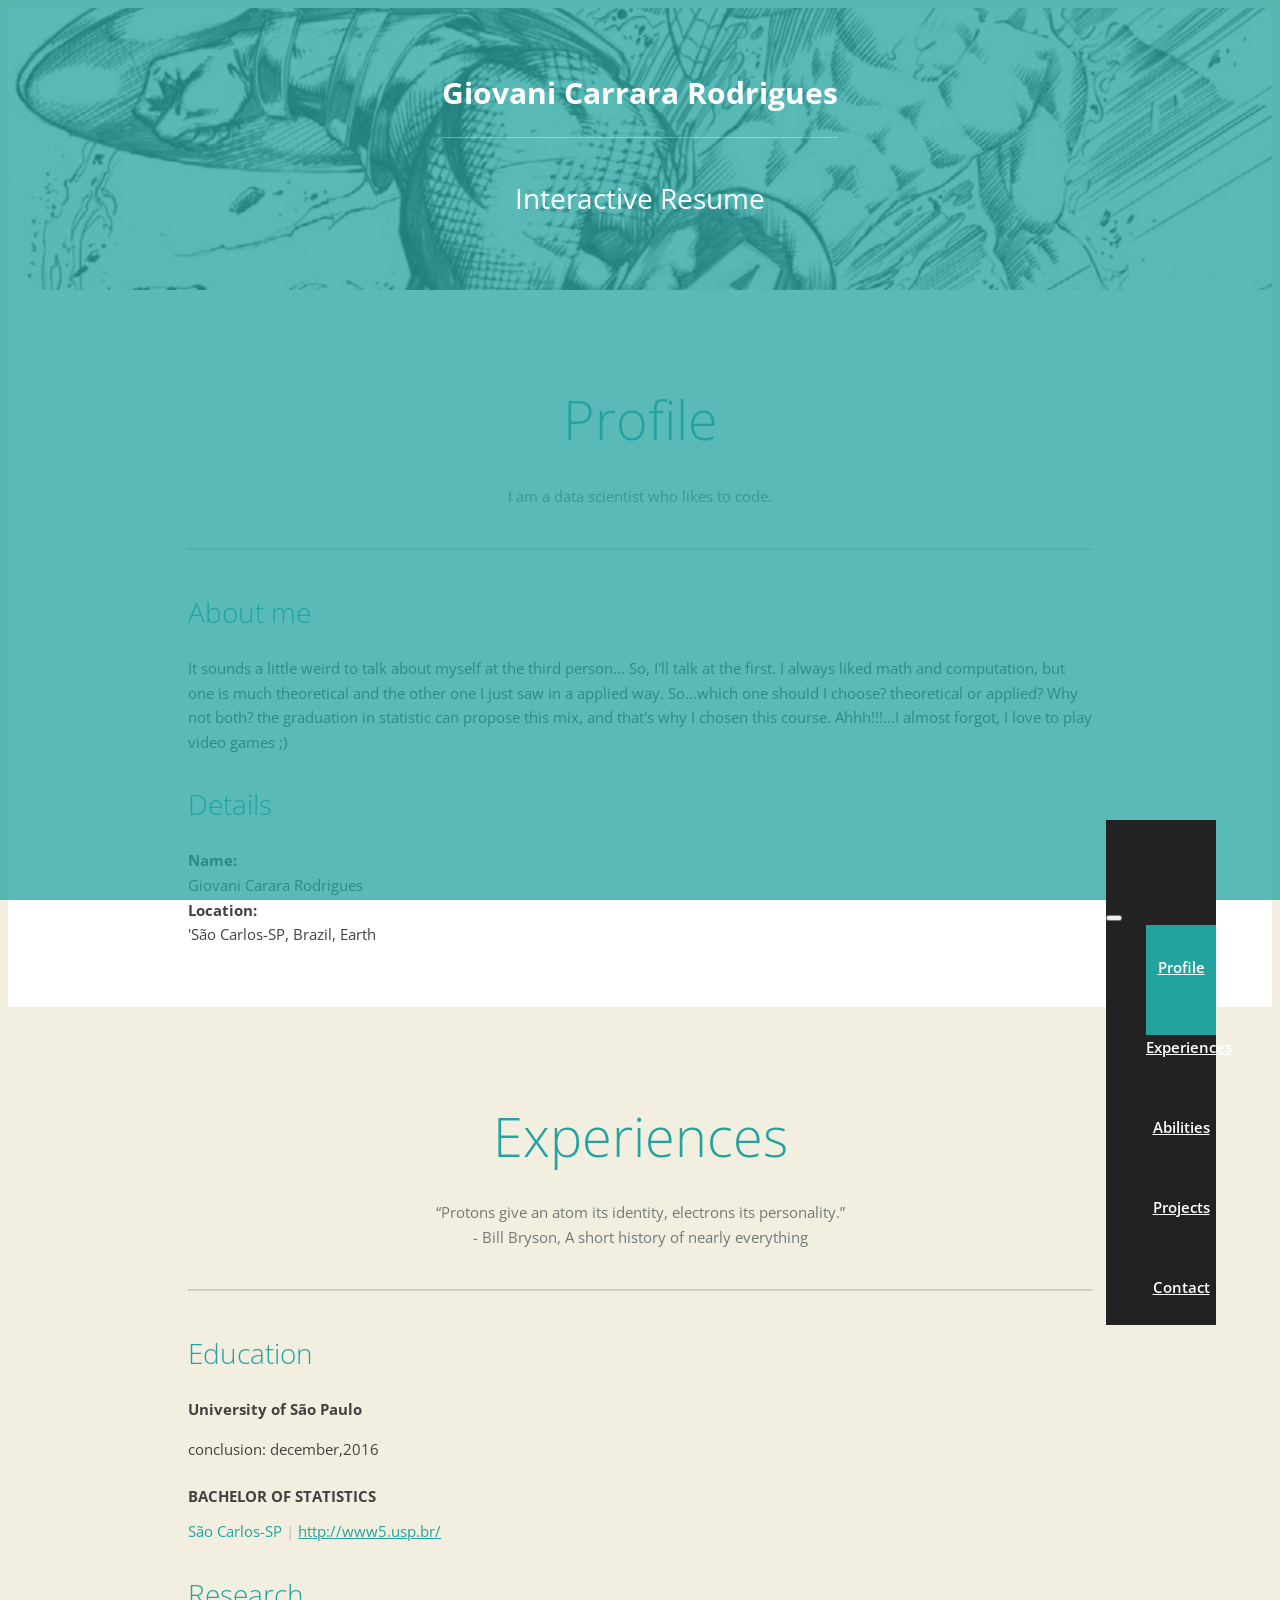
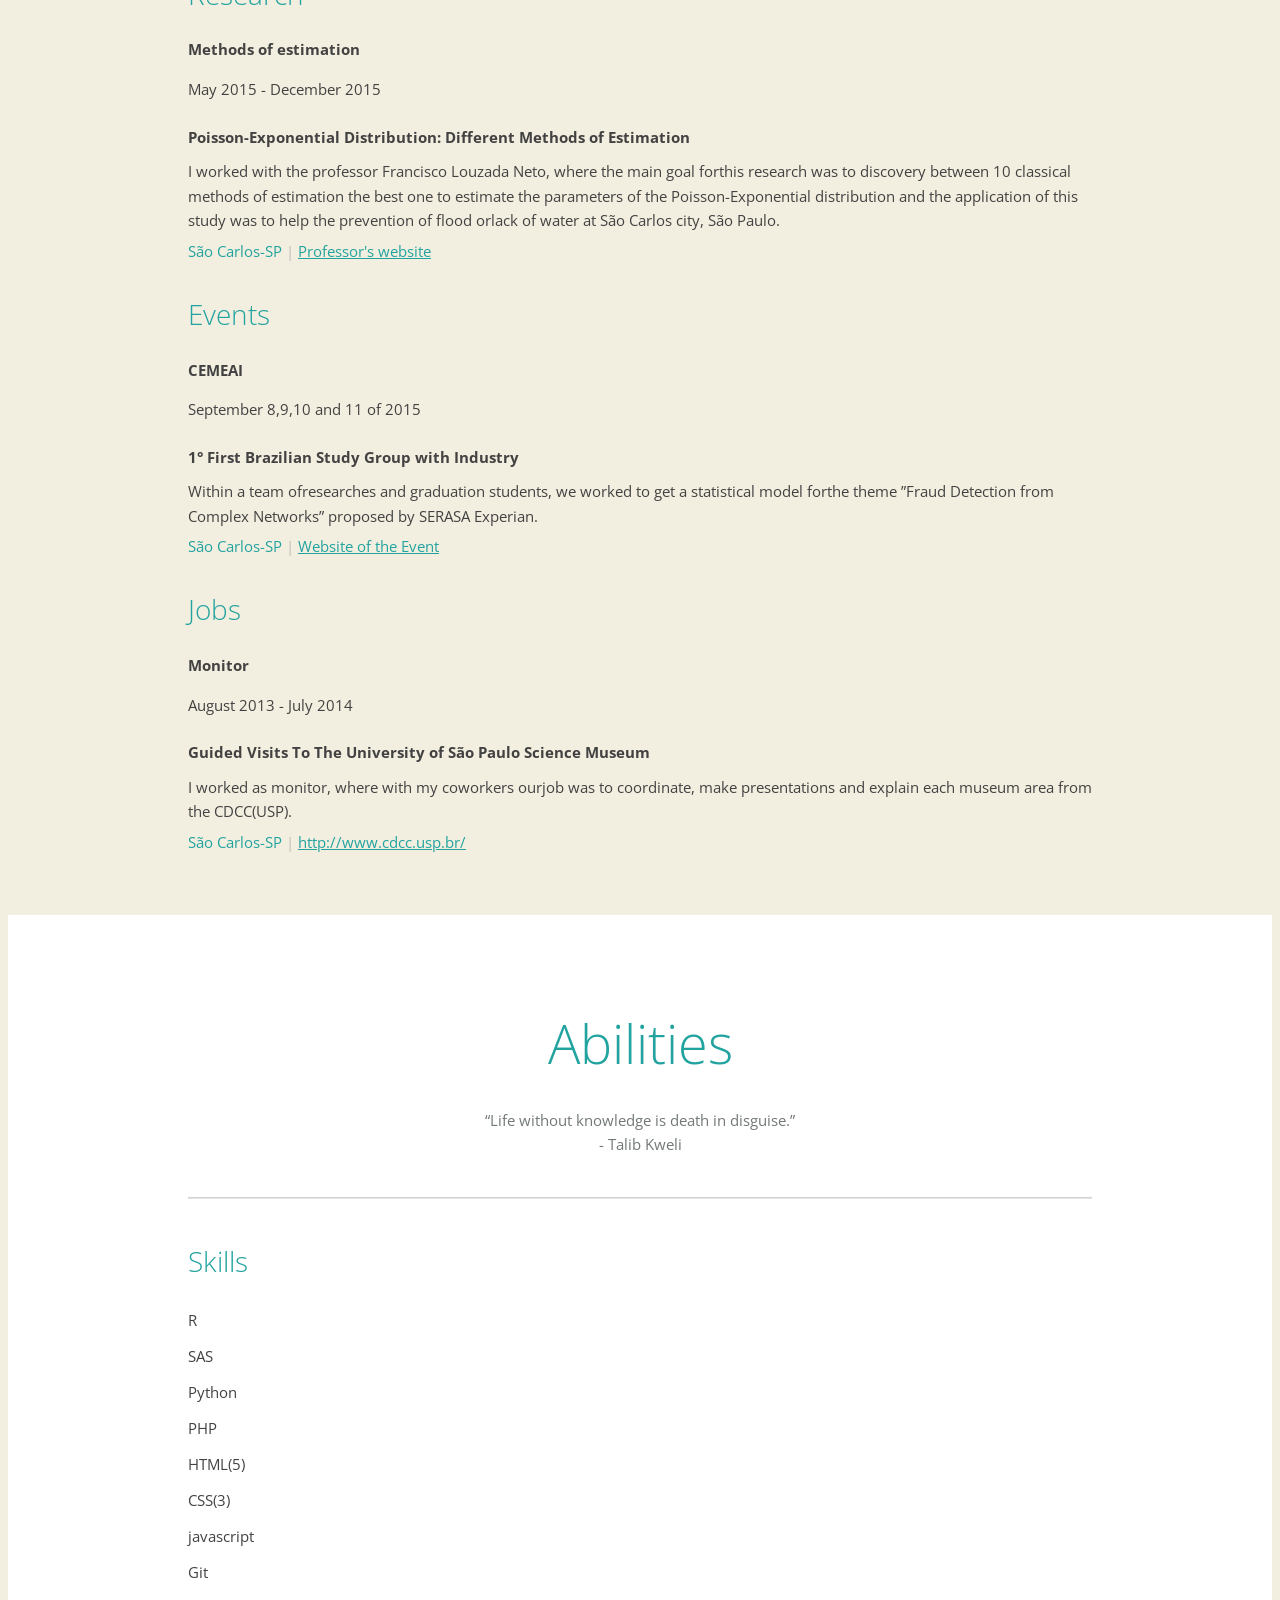
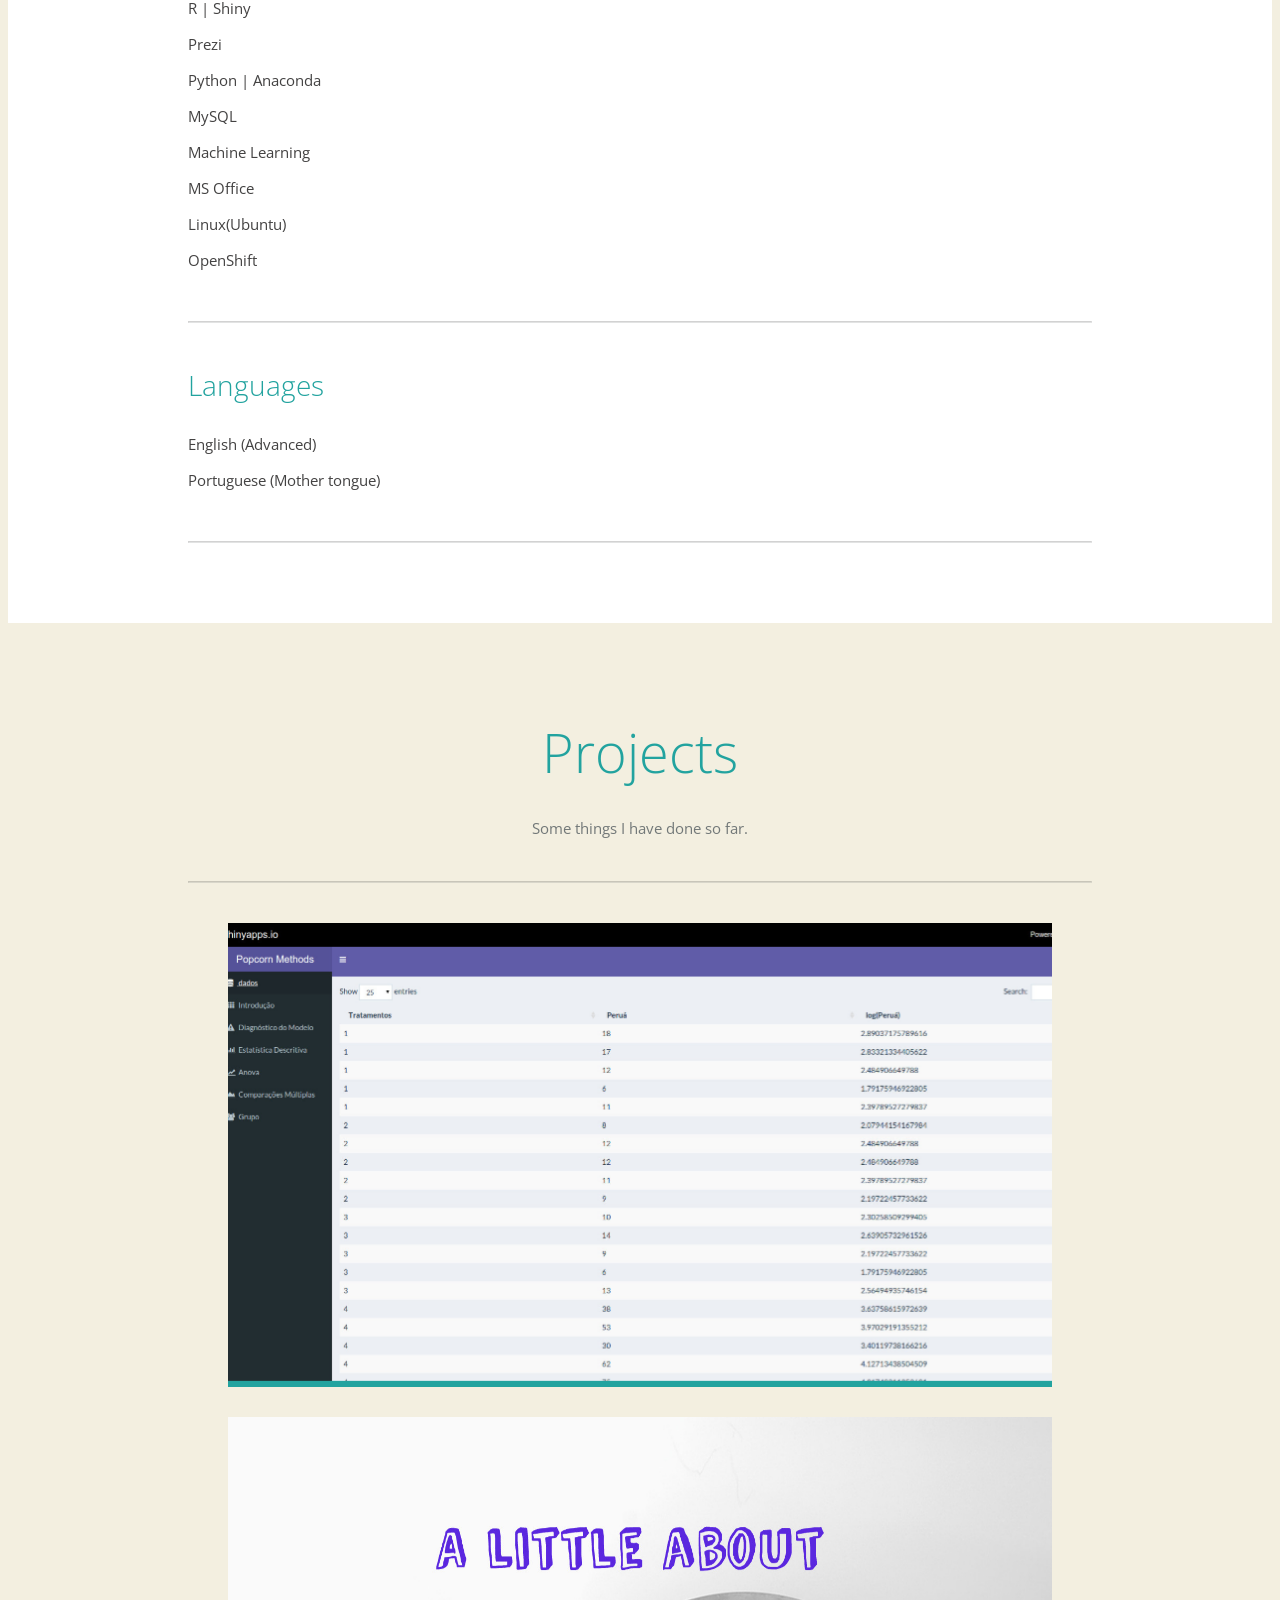
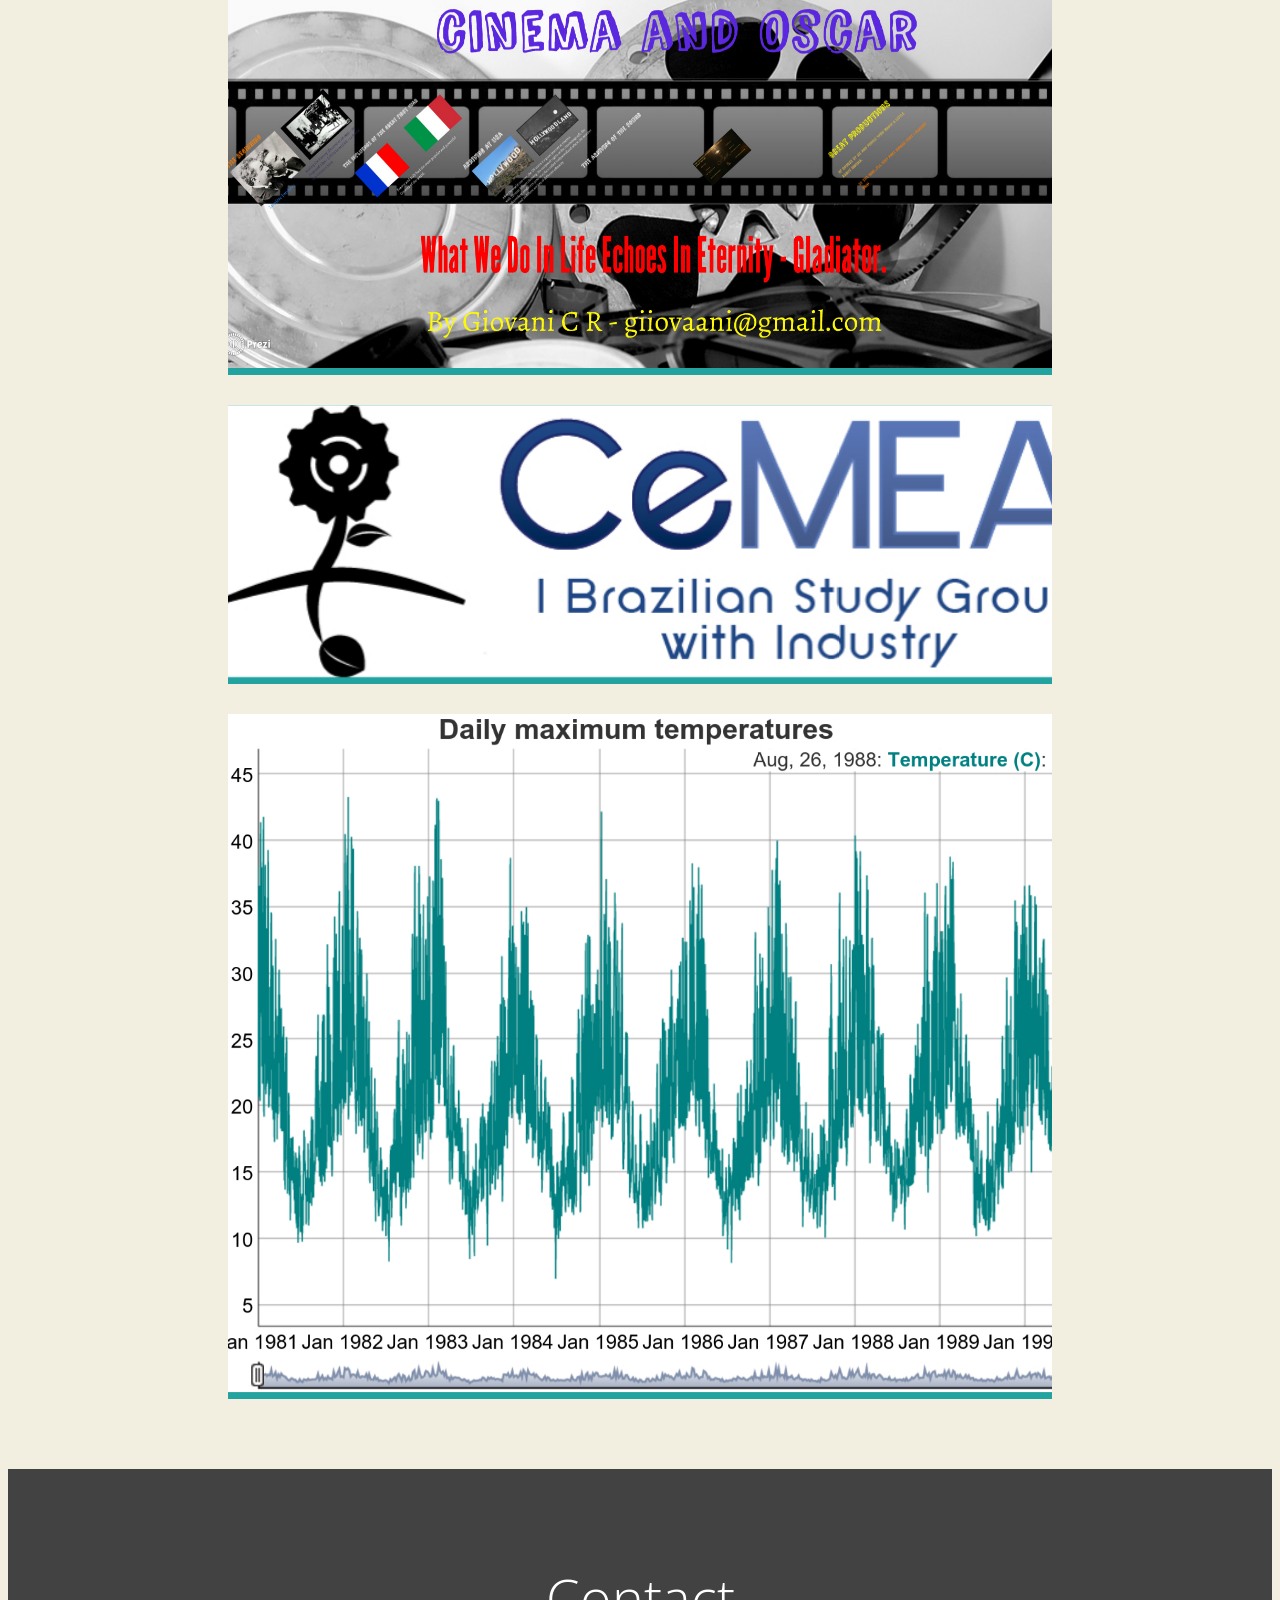
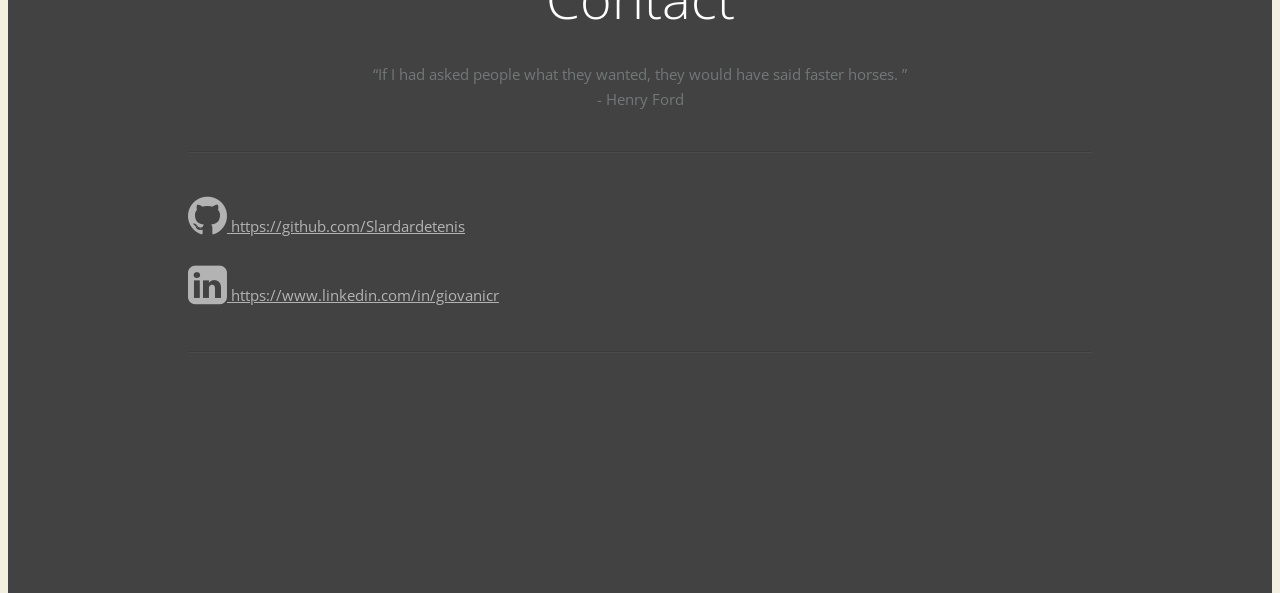
==== index.html @ 35a63aef "fix the link website serasa error" ====
<!DOCTYPE html>
<html lang="en">
	<head>
		<link rel="shortcut icon" href="images/gicon.ico" type="image/x-icon"/>
		<meta http-equiv="content-type" content="text/html; charset=UTF-8" />
		<meta http-equiv="content-script-type" content="text/javascript" />
		<meta http-equiv="content-style-type" content="text/css" />
		<meta http-equiv="content-language" content="nl" />

		<meta name="viewport" content="width=device-width, initial-scale=1.0" />

		<meta name="author" content="Giovani Carrara Rodrigues" />
		<meta name="description" content="Hi, my names is Giovani C R, I am a undergraduate student in statistics who likes to code." />
		<meta name="keywords" content="Giovani Carrara Rodrigues, data scientist, statistician, php programer, R, SAS, Shiny" />
		<meta name="robots" content="index, follow" />
		<meta name="revisit-after" content="14 days" />

		<title>Giovani Carrara Rodrigues - stati - Interactive Resume</title>

		<!-- Bootstrap core CSS -->
		<link rel="stylesheet" href="https://maxcdn.bootstrapcdn.com/font-awesome/4.5.0/css/font-awesome.min.css">
		<link href="http://fonts.googleapis.com/css?family=Open+Sans:300,600,700" rel="stylesheet" type="text/css" />
		<link href="css/bootstrap.min.css" rel="stylesheet" />
		<link href="style.css" rel="stylesheet" />

		<link rel="shortcut icon" href="<?= BASE; ?>favicon.ico" type="image/x-icon" />
		<link rel="icon" href="<?= BASE; ?>favicon.ico" type="image/x-icon" />

		<!--[if lt IE 9]>
			<script src="js/html5shiv.js"></script>
			<script src="js/respond.min.js"></script>
		<![endif]-->

		<script type="text/javascript" src="http://ajax.googleapis.com/ajax/libs/jquery/1.10.2/jquery.min.js"></script>
		<script type="text/javascript" src="js/script.js"></script>
		<script type="text/javascript" src="js/bootstrap.min.js"></script>
		<!-- Begin Inspectlet Embed Code -->
		<script type="text/javascript" id="inspectletjs">
			window.__insp = window.__insp || [];
			__insp.push(['wid', 92785244]);
			(function() {
				function __ldinsp(){var insp = document.createElement('script'); insp.type = 'text/javascript'; insp.async = true; insp.id = "inspsync"; insp.src = ('https:' == document.location.protocol ? 'https' : 'http') + '://www.inspectlet.com/inspectlet.js'; var x = document.getElementsByTagName('script')[0]; x.parentNode.insertBefore(insp, x); }
				if (window.attachEvent){
					window.attachEvent('onload', __ldinsp);
				}else{
					window.addEventListener('load', __ldinsp, false);
				}
			})();
		</script>
		<!-- End Inspectlet Embed Code -->
	</head>
	<body data-spy="scroll" data-target="#navbar-example">
		<div id="top" class="jumbotron" data-src="<?= $current_header['source']; ?>" data-position="<?= $current_header['position']; ?>">
			<div class="container">
				<h1>Giovani Carrara Rodrigues</h1>
				<p class="lead">Interactive Resume</p>
			</div>

			<div class="overlay"></div>

			<a href="#profile" class="scroll-down">
				<span class="glyphicon glyphicon-chevron-down"></span>
			</a>
		</div>

		<nav class="navbar navbar-default" id="navbar-example" role="navigation">
			<!-- Brand and toggle get grouped for better mobile display -->
			<div class="navbar-header">
				<button type="button" class="navbar-toggle" data-toggle="collapse" data-target=".navbar-ex1-collapse">
					<span class="sr-only">Toggle navigation</span>
					<span class="icon-bar"></span>
					<span class="icon-bar"></span>
					<span class="icon-bar"></span>
				</button>
			</div>

			<!-- Collect the nav links, forms, and other content for toggling -->
			<div class="collapse navbar-collapse navbar-ex1-collapse">
				<ul class="nav navbar-nav">
					<li class="active"><a href="#profile">Profile</a></li>
					<li><a href="#experiences">Experiences</a></li>
					<li><a href="#abilities">Abilities</a></li>
					<li><a href="#projects">Projects</a></li>
					<li><a href="#contact">Contact</a></li>
				</ul>
			</div><!-- /.navbar-collapse -->
		</nav>

		<div class="background-white">
			<div id="profile" class="container">
				<h2>Profile</h2>
<p class="lead">I am a data scientist who likes to code.</p>

<hr>

<div class="row">
	<div class="col-md-4">
		<h3>About me</h3>
		<p>
			It sounds a little weird to talk about myself at the third person...
			So, I'll talk at the first.
			I always liked math and computation, but one is much theoretical and the other one I just saw in a applied way. So...which one should I choose? theoretical or applied?
			Why not both? the graduation in statistic can propose this mix, and that's why I chosen this course.
			Ahhh!!!...I almost forgot, I love to play video games ;)
		</p>
	</div>
	<div class="col-md-4 text-center">
		<!--
		<img src="" alt="Giovani Carrara Rodrigues" width="246" height="246">
		-->
	</div>
	<div class="col-md-4">
		<h3>Details</h3>
		<p>
			<strong>Name:</strong><br>
			Giovani Carara Rodrigues<br>
			<strong>Location:</strong><br>
			'São Carlos-SP, Brazil, Earth		</p>
		<!--twitter button
		<iframe id="twitter-widget-0" scrolling="no" frameborder="0" allowtransparency="true" class="twitter-follow-button twitter-follow-button-rendered" title="Twitter Follow Button" src="http://platform.twitter.com/widgets/follow_button.0c57aa7774518fa5b28fb8c43d0dc07e.en.html#dnt=false&amp;id=twitter-widget-0&amp;lang=en&amp;screen_name=pascalvgemert&amp;show_count=false&amp;show_screen_name=false&amp;size=l&amp;time=1455987077394" style="position: static; visibility: visible; width: 79px; height: 28px;" data-screen-name="pascalvgemert"></iframe>
		<script>!function(d,s,id){var js,fjs=d.getElementsByTagName(s)[0],p=/^http:/.test(d.location)?'http':'https';if(!d.getElementById(id)){js=d.createElement(s);js.id=id;js.src=p+'://platform.twitter.com/widgets.js';fjs.parentNode.insertBefore(js,fjs);}}(document, 'script', 'twitter-wjs');</script>
		-->
	</div>
</div>			</div>
		</div>


		<div id="experiences" class="container">
			<h2>Experiences</h2>
<p class="lead">
	“Protons give an atom its identity, electrons its personality.”<br>- Bill Bryson, A short history of nearly everything
</p>

<hr>

<!--<div class="alert alert-danger">
	<strong>Looking for an awesome new challenge somewhere in the neighborhood of Den Bosch or Amsterdam as a Creative PHP Web Developer. </strong>
</div>-->

<h3>Education</h3>


<div class="experiences">







	<div class="experience row">
		<div class="col-md-4">
			<h4>University of São Paulo</h4>
			<p class="experience-period">
				conclusion: december,2016		</p>
		</div>
		<div class="col-md-8">
			<p>
				<strong>BACHELOR OF STATISTICS</strong>
				<span class="hidden-phone">
				</span>
				<span class="experience-details">
					<span class="location">
						<span class="glyphicon glyphicon-map-marker"></span>
						São Carlos-SP					</span>


					<span class="seperator">|</span>
					<span class="link">
						<span class="glyphicon glyphicon-link"></span>
						<a href="http://www5.usp.br/english/?lang=en" target="_blank">http://www5.usp.br/</a>
					</span>


				</span>
			</p>
		</div>
	</div>

</div>
<h3>Research</h3>

	<div class="experiences">
		<div class="experience row">
			<div class="col-md-4">
				<h4>Methods of estimation</h4>
				<p class="experience-period">
					May 2015				-
					December 2015			</p>
			</div>
			<div class="col-md-8">
				<p>
					<strong>Poisson-Exponential Distribution:
						Different Methods of Estimation</strong>
					<span class="hidden-phone">
						I worked with the professor Francisco Louzada Neto, where the main goal forthis
						research was to discovery between 10 classical methods of estimation the best one
						to estimate the parameters of the Poisson-Exponential distribution and the
						application of this study was to help the prevention of flood orlack of water at São
						Carlos city, São Paulo.</span>
					<span class="experience-details">
						<span class="location">
							<span class="glyphicon glyphicon-map-marker"></span>
							São Carlos-SP					</span>

							<span class="seperator">|</span>
							<span class="link">
								<span class="glyphicon glyphicon-link"></span>
								<a href="http://www.mwstat.com/franciscolouzada/Welcome.html" target="_blank">Professor's website</a>
							</span>


					</span>
				</p>
			</div>
		</div>


	</div>
	<h3>Events</h3>
		<div class="experiences">
			<div class="experience row">
				<div class="col-md-4">
					<h4>CEMEAI</h4>
					<p class="experience-period">
						September 8,9,10 and 11 of 2015</p>
				</div>
				<div class="col-md-8">
					<p>
						<strong>
							1&deg; First Brazilian Study Group with Industry</strong>
						<span class="hidden-phone">
							Within a team ofresearches and graduation students, we worked to get a statistical
							model forthe theme ”Fraud Detection from Complex Networks” proposed by
							SERASA Experian.</span>
						<span class="experience-details">
							<span class="location">
								<span class="glyphicon glyphicon-map-marker"></span>
								São Carlos-SP					</span>

								<span class="seperator">|</span>
								<span class="link">
									<span class="glyphicon glyphicon-link"></span>
									<a href="http://www.cemeai.icmc.usp.br/1WSMPI/index_en.html" target="_blank">Website of the Event</a>
								</span>


						</span>
					</p>
				</div>
			</div>


		</div>
		<h3>Jobs</h3>
			<div class="experiences">
				<div class="experience row">
					<div class="col-md-4">
						<h4>Monitor</h4>
						<p class="experience-period">
							August 2013 -
							July 2014 </p>
					</div>
					<div class="col-md-8">
						<p>
							<strong>
								Guided Visits To The University of São Paulo Science Museum</strong>
							<span class="hidden-phone">
								I worked as monitor, where with my coworkers ourjob was to coordinate, make
								presentations and explain each museum area from the CDCC(USP).</span>
							<span class="experience-details">
								<span class="location">
									<span class="glyphicon glyphicon-map-marker"></span>
									São Carlos-SP					</span>

									<span class="seperator">|</span>
									<span class="link">
										<span class="glyphicon glyphicon-link"></span>
										<a href="http://www.cdcc.usp.br/" target="_blank">http://www.cdcc.usp.br/</a>
									</span>


							</span>
						</p>
					</div>
				</div>


			</div>



		</div>

		<div class="background-white">
			<div id="abilities" class="container">
				<h2>Abilities</h2>
<p class="lead">
	“Life without knowledge is death in disguise.”<br>- Talib Kweli
</p>

<hr>

<h3>Skills</h3>

<div class="row">


	<div class="col-md-6">
		<ul class="no-bullets">


			<li>
				<span class="ability-title">R</span>
				<span class="ability-score">


					<span class="glyphicon glyphicon-star filled"></span>


					<span class="glyphicon glyphicon-star filled"></span>


					<span class="glyphicon glyphicon-star filled"></span>


					<span class="glyphicon glyphicon-star filled"></span>


					<span class="glyphicon glyphicon-star"></span>


				</span>
			</li>



			<li>
				<span class="ability-title">SAS</span>
				<span class="ability-score">


					<span class="glyphicon glyphicon-star filled"></span>


					<span class="glyphicon glyphicon-star filled"></span>


					<span class="glyphicon glyphicon-star filled"></span>


					<span class="glyphicon glyphicon-star "></span>


					<span class="glyphicon glyphicon-star "></span>


				</span>
			</li>

			<li>
				<span class="ability-title">Python</span>
				<span class="ability-score">


					<span class="glyphicon glyphicon-star filled"></span>


					<span class="glyphicon glyphicon-star filled"></span>


					<span class="glyphicon glyphicon-star filled"></span>


					<span class="glyphicon glyphicon-star "></span>


					<span class="glyphicon glyphicon-star "></span>


				</span>
			</li>

			<li>
				<span class="ability-title">PHP</span>
				<span class="ability-score">


					<span class="glyphicon glyphicon-star filled"></span>


					<span class="glyphicon glyphicon-star filled"></span>


					<span class="glyphicon glyphicon-star filled"></span>


					<span class="glyphicon glyphicon-star "></span>


					<span class="glyphicon glyphicon-star "></span>


				</span>
			</li>



			<li>
				<span class="ability-title">HTML(5)</span>
				<span class="ability-score">


					<span class="glyphicon glyphicon-star filled"></span>


					<span class="glyphicon glyphicon-star filled"></span>


					<span class="glyphicon glyphicon-star filled"></span>


					<span class="glyphicon glyphicon-star filled"></span>


					<span class="glyphicon glyphicon-star "></span>


				</span>
			</li>



			<li>
				<span class="ability-title">CSS(3)</span>
				<span class="ability-score">


					<span class="glyphicon glyphicon-star filled"></span>


					<span class="glyphicon glyphicon-star filled"></span>


					<span class="glyphicon glyphicon-star filled"></span>


					<span class="glyphicon glyphicon-star "></span>


					<span class="glyphicon glyphicon-star "></span>


				</span>
			</li>

			<li>
				<span class="ability-title">javascript</span>
				<span class="ability-score">


					<span class="glyphicon glyphicon-star filled"></span>


					<span class="glyphicon glyphicon-star filled"></span>


					<span class="glyphicon glyphicon-star "></span>


					<span class="glyphicon glyphicon-star "></span>


					<span class="glyphicon glyphicon-star "></span>


				</span>
			</li>

			<li>
				<span class="ability-title">Git</span>
				<span class="ability-score">


					<span class="glyphicon glyphicon-star filled"></span>


					<span class="glyphicon glyphicon-star filled"></span>


					<span class="glyphicon glyphicon-star filled"></span>


					<span class="glyphicon glyphicon-star filled"></span>


					<span class="glyphicon glyphicon-star "></span>


				</span>
			</li>

		</ul>
	</div>
	<div class="col-md-6">
		<ul class="no-bullets">



			<li>
				<span class="ability-title">R | Shiny</span>
				<span class="ability-score">


					<span class="glyphicon glyphicon-star filled"></span>


					<span class="glyphicon glyphicon-star filled"></span>


					<span class="glyphicon glyphicon-star filled"></span>


					<span class="glyphicon glyphicon-star filled"></span>


					<span class="glyphicon glyphicon-star "></span>


				</span>
			</li>



			<li>
				<span class="ability-title">Prezi</span>
				<span class="ability-score">


					<span class="glyphicon glyphicon-star filled"></span>


					<span class="glyphicon glyphicon-star filled"></span>


					<span class="glyphicon glyphicon-star filled"></span>


					<span class="glyphicon glyphicon-star filled"></span>


					<span class="glyphicon glyphicon-star filled"></span>


				</span>
			</li>

			<li>
				<span class="ability-title">Python | Anaconda</span>
				<span class="ability-score">


					<span class="glyphicon glyphicon-star filled"></span>


					<span class="glyphicon glyphicon-star filled"></span>


					<span class="glyphicon glyphicon-star filled"></span>


					<span class="glyphicon glyphicon-star "></span>


					<span class="glyphicon glyphicon-star "></span>


				</span>
			</li>

			<li>
				<span class="ability-title">MySQL</span>
				<span class="ability-score">


					<span class="glyphicon glyphicon-star filled"></span>


					<span class="glyphicon glyphicon-star filled"></span>


					<span class="glyphicon glyphicon-star filled"></span>


					<span class="glyphicon glyphicon-star "></span>


					<span class="glyphicon glyphicon-star "></span>


				</span>
			</li>



			<li>
				<span class="ability-title">Machine Learning</span>
				<span class="ability-score">


					<span class="glyphicon glyphicon-star filled"></span>


					<span class="glyphicon glyphicon-star filled"></span>


					<span class="glyphicon glyphicon-star filled"></span>


					<span class="glyphicon glyphicon-star filled"></span>


					<span class="glyphicon glyphicon-star "></span>


				</span>
			</li>



			<li>
				<span class="ability-title">MS Office</span>
				<span class="ability-score">


					<span class="glyphicon glyphicon-star filled"></span>


					<span class="glyphicon glyphicon-star filled"></span>


					<span class="glyphicon glyphicon-star filled"></span>


					<span class="glyphicon glyphicon-star filled"></span>


					<span class="glyphicon glyphicon-star "></span>


				</span>
			</li>

			<li>
				<span class="ability-title">Linux(Ubuntu)</span>
				<span class="ability-score">


					<span class="glyphicon glyphicon-star filled"></span>


					<span class="glyphicon glyphicon-star filled"></span>


					<span class="glyphicon glyphicon-star filled"></span>


					<span class="glyphicon glyphicon-star filled"></span>


					<span class="glyphicon glyphicon-star "></span>


				</span>
			</li>

			<li>
				<span class="ability-title">OpenShift</span>
				<span class="ability-score">


					<span class="glyphicon glyphicon-star filled"></span>


					<span class="glyphicon glyphicon-star filled"></span>


					<span class="glyphicon glyphicon-star "></span>


					<span class="glyphicon glyphicon-star "></span>


					<span class="glyphicon glyphicon-star "></span>


				</span>
			</li>

		</ul>
	</div>


</div>
<!--
<div class="text-center project-referal">
	<p>This project is build on a custom made PHP framework.</p>
	<a href="https://github.com/pascalvgemert/resume" class="btn btn-primary" target="_blank">See project on Github</a>
</div>
-->

<hr>

<h3>Languages</h3>

<div class="row">


	<div class="col-md-6">
		<ul class="no-bullets">

			<li>
				<span class="ability-title">English (Advanced)</span>
				<span class="ability-score">


					<span class="glyphicon glyphicon-star filled"></span>


					<span class="glyphicon glyphicon-star filled"></span>


					<span class="glyphicon glyphicon-star filled"></span>


					<span class="glyphicon glyphicon-star filled"></span>


					<span class="glyphicon glyphicon-star "></span>


				</span>
			</li>



		</ul>
	</div>
	<div class="col-md-6">
		<ul class="no-bullets">



			<li>
				<span class="ability-title">Portuguese (Mother tongue)</span>
				<span class="ability-score">


					<span class="glyphicon glyphicon-star filled"></span>


					<span class="glyphicon glyphicon-star filled"></span>


					<span class="glyphicon glyphicon-star filled"></span>


					<span class="glyphicon glyphicon-star filled"></span>


					<span class="glyphicon glyphicon-star filled"></span>


				</span>
			</li>

		</ul>
	</div>


</div>

<hr>

</div>

	</div>
	<div id="projects" class="container">
		<h2>Projects</h2>
<p class="lead">
Some things I have done so far.
</p>

<hr>


<div class="row">


<div class="col-md-6 col-sm-12 col-xs-12">
	<figure class="effect">
		<img src="images/popcorn.jpg" alt=" shiny popcorn">

		<figcaption>
			<h3>R|Shiny:Popcorn</h3>
			<p>Popcorn, a study about how good the popcorn brand are.</p>
			<p><strong>Tags:</strong> <br>Development, shiny, Anova</p>
			<a href="https://slardardetenis.shinyapps.io/popcorn/" target="_blank">View more</a>
			<span class="icon">
				<span class="glyphicon glyphicon-new-window"></span>
			</span>
		</figcaption>
	</figure>
</div>


<div class="col-md-6 col-sm-12 col-xs-12">
	<figure class="effect">
		<img src="images/cineprezi.jpg" alt="Prezi cinema oscar">

		<figcaption>
			<h3>Prezi</h3>
			<p>A little about te cinema and oscar</p>
			<p><strong>Tags:</strong> <br>Development, Prezi, Cinema, Oscar</p>
			<a href="https://prezi.com/oxouivof-lnv/cinema-and-oscar/" target="_blank">View more</a>
			<span class="icon">
				<span class="glyphicon glyphicon-new-window"></span>
			</span>
		</figcaption>
	</figure>
</div>


<div class="col-md-6 col-sm-12 col-xs-12">
	<figure class="effect">
		<img src="images/serasa.jpg" alt="Serasa Event">

		<figcaption>
			<h3>1&deg; First Brazilian</h3>
			<p>study group with industry</p>
			<p><strong>Tags:</strong> <br>Design, Development, SEMEAI, SERASA</p>
			<a href="https://drive.google.com/file/d/0BzP9JsgEYqpmaDk1R0lDbWpuTjg/view" target="_blank">View more</a>
			<span class="icon">
				<span class="glyphicon glyphicon-new-window"></span>
			</span>
		</figcaption>
	</figure>
</div>


<div class="col-md-6 col-sm-12 col-xs-12">
	<figure class="effect">
		<img src="images/ts2.jpg" alt="time series arima models">

		<figcaption>
			<h3>Fitting a time-series at R</h3>
			<p>Arima models: Daily maximum temperatures in Melbourne</p>
			<p><strong>Tags:</strong> <br>Development, Bootstrap, Wordpress</p>
			<a href="http://rpubs.com/Giovani/ts4" target="_blank">View more</a>
			<span class="icon">
				<span class="glyphicon glyphicon-new-window"></span>
			</span>
		</figcaption>
	</figure>
</div>

</div>

	</div>

	<div class="background-gray">
		<div id="contact" class="container">
			<h2>Contact</h2>
<p class="lead">
“If I had asked people what they wanted, they would have said faster horses. ”<br>- Henry Ford
</p>

<hr>

<div class="row">
<div class="col-md-6">
	<ul class="no-bullets">
		<li>
			<a href="https://github.com/Slardardetenis" target="_blank">
				<span class=""><i class="fa fa-github fa-3x"></i></span>
				https://github.com/Slardardetenis				</a>
		</li>
	</ul>
</div>
<div class="col-md-6">
	<ul class="no-bullets">
		<li>
			<a href="https://www.linkedin.com/in/giovanicr" target="_blank">
				<span class=""><i class="fa fa-linkedin-square fa-3x"></i></span>
				https://www.linkedin.com/in/giovanicr				</a>
		</li>
	</ul>
</div>
</div>

<hr>

	</div>
	</div>

		<!-- Bootstrap core JavaScript -->
		<script type="text/javascript" src="http://ajax.googleapis.com/ajax/libs/jquery/1.10.2/jquery.min.js"></script>
		<script type="text/javascript" src="js/script.js"></script>
		<script type="text/javascript" src="js/bootstrap.min.js"></script>

		<!-- Google Analytics -->
		<script type="text/javascript">
		  var _gaq = _gaq || [];
		  _gaq.push(['_setAccount', 'UA-3361587-8']);
		  _gaq.push(['_trackPageview']);

		  (function() {
			var ga = document.createElement('script'); ga.type = 'text/javascript'; ga.async = true;
			ga.src = ('https:' == document.location.protocol ? 'https://ssl' : 'http://www') + '.google-analytics.com/ga.js';
			var s = document.getElementsByTagName('script')[0]; s.parentNode.insertBefore(ga, s);
		  })();
		</script>
	</body>
</html>
---- style.css ----
html, body { color: #434242; font-family: 'Open Sans', sans-serif !important; height: 100%; }
body { background: #F3EFE0; font-size: 15px; line-height: 1.64; }

h1, h2, h3, h4, h5, h6, .h1, .h2, .h3, .h4, .h5, .h6, strong, b { font-family: 'Open Sans', sans-serif !important; margin-bottom: 20px; }
h1,h4 { font-weight: 700; margin-bottom: 10px; }
h2,h3 { font-weight: 300; color: #22A39F; }
h2 { font-size: 54px; text-align: center; }
h3 { font-size: 28px; }

p.lead { text-align: center; color: #727878; }
p.lead a { color: #FFFFFF; text-decoration: underline; }
p.lead a:hover { text-decoration: none; }
ul.no-bullets { list-style-type: none; margin: 0px; padding: 0px; }
hr { margin: 40px 0px; border-color: #727878; opacity: 0.2; filter:alpha(opacity=20); }

.project-referal { margin-top: 40px; }
.project-referal p { font-style: italic; color: #999999; }

.btn-primary { background-color: #22A39F; border-color: #1c8784; }
.btn-primary:hover { background-color: #1c8784;  border-color: #1c8784; }

.icon { display: inline-block; background: url(images/sm_icon_sprite.png) no-repeat; height: 32px; width: 32px; }
.icon.icon-twitter { background-position: 0px 0px; }
.icon.icon-linkedin { background-position: 0px -32px; }
.icon.icon-skype { background-position: 0px -64px; }
.icon.icon-email { background-position: 0px -96px; }

.jumbotron {
	background: no-repeat center right fixed url(images/background.jpg);

	-webkit-background-size: 100%; 
    -moz-background-size: 100%; 
    -o-background-size: 100%; 
    background-size: 100%; 
	
	-webkit-background-size: cover;
	-moz-background-size: cover;
	-o-background-size: cover;
	background-size: cover;
	
	-ms-filter: "progid:DXImageTransform.Microsoft.AlphaImageLoader(src='images/background.jpg', sizingMethod='scale')";
	filter: progid:DXImageTransform.Microsoft.AlphaImageLoader(src='images/background.jpg', sizingMethod='scale');
	
	margin-bottom: 0px;
	padding: 0px;
}  
/*.jumbotron:before { 
	border: 1px solid #FFFFFF;
	bottom: 30px;
	content: "";
	left: 30px;
	position: absolute;
	right: 30px;
	top: 30px;
}*/
.jumbotron .overlay { background-color: #22A39F; position: absolute; top: 0px; bottom: 0px; left: 0px; right: 0px; opacity: 0.75; filter:alpha(opacity=75); z-index: 2; }

.jumbotron .container { position: relative; top: 28%; z-index: 4; text-align: center; }
.jumbotron .container > * { text-align: center; color: #FFFFFF; }
.jumbotron .container h1 { padding-bottom: 20px; border-bottom: 1px solid #FFFFFF; border-bottom-color: rgba(255,255,255,0.35); display: inline-block; }
.jumbotron .container .lead { font-size: 28px; }
.jumbotron .scroll-down { height: 80px; width: 110px; display: block; position: absolute; bottom: 0px; right: 5%; background-color: #222222; text-align: center; z-index: 6; }
.jumbotron .scroll-down .glyphicon { 
	color: #FFFFFF; 
	font-size: 30px; 
	padding-right: 2px; 
	padding-top: 20px; 
	
	animation-name: wiggle;
	animation-duration: 1.2s;
	animation-timing-function: linear;
	animation-iteration-count: infinite;
	animation-direction: normal;
}
.jumbotron .scroll-down:hover .glyphicon { padding-top: 25px; }

.navbar  { border: 0px; background-color: #222222; position: absolute; top: 100%; right: 5%; width: 110px; z-index: 999; }
.navbar .navbar-collapse { padding: 0px; max-height: none; }
.navbar .navbar-nav { float: none; }
.navbar-nav { margin: 0px; }
.navbar .nav > li { display: block; float: none; height: 80px; } 
.navbar .nav > li a { display: block;  height: 80px; text-align: center; padding-top: 30px; font-weight: 600; color: #FFFFFF; }
.navbar .nav > li a:hover, .navbar .nav > li a:focus { color: #999999; }
.navbar-default .navbar-nav > .active > a, .navbar-default .navbar-nav > .active > a:hover, .navbar-default .navbar-nav > .active > a:focus { background: #22A39F; color: #FFFFFF; }
.navbar-default .navbar-toggle:hover .icon-bar,
.navbar-default .navbar-toggle:focus .icon-bar { background: #222222; }

.fixed .navbar  { position: fixed; top: 60px; }

.background-white { background: #FFFFFF; }
.background-gray { background: #434242; }
.container { max-width: 1280px; padding: 40px 180px; }

#profile .row > div { margin-bottom: 20px; }
#profile .row > div img { width: 100%; max-width: 246px; height: auto; }
	
#experiences .experience { margin-bottom: 20px; }
#experiences .experience p > strong { display: block; padding-top: 8px; margin-bottom: 10px; }
#experiences .experience .experience-details { display: block; margin-top: 6px; }
#experiences .experience .experience-details * { color: #22A39F; }
#experiences .experience .experience-details .seperator { color: #BCBCBC; }

#abilities ul > li { min-height: 30px; padding: 3px 0px; }
#abilities ul > li:hover { background: #F2F2F2; }
#abilities ul > li .ability-title { display: inline-block; width: 60%; }
#abilities ul > li .ability-score { float: right; }
#abilities ul > li .ability-score .glyphicon { 
	color: #DFE0E0; 
	font-size: 14px; 
	 
	-webkit-transition: all 0.3s;
    -moz-transition: all 0.3s;
    -o-transition: all 0.3s;
    transition: all 0.3s;
}
#abilities ul > li .ability-score .glyphicon.filled { color: #22A39F; }

#abilities ul > li:hover .ability-score .glyphicon { margin-left: 2px; } 

#interests .left { float: left; }
#interests .right { float: right; }
#interests img { width: 80%; height: auto; }
#interests .right img { float: right; }
#interests .interest-content { padding: 40px 0px; }

#interests .row:hover .left img {
	-webkit-transform: rotate(-12deg);
	-moz-transform: rotate(-12deg);
	-ms-transform: rotate(-12deg);
	-o-transform: rotate(-12deg);
}

#interests .row:hover .right img {
	-webkit-transform: rotate(12deg);
	-moz-transform: rotate(12deg);
	-ms-transform: rotate(12deg);
	-o-transform: rotate(12deg);
}

/* #projects .row { margin: 0px; } // bootstrap 3.1- hack */
#projects .row > div { margin-bottom: 30px; }
#projects figure { position: relative; overflow: hidden; }
#projects figure h3 { color: #FFF; font-weight: 600; margin-bottom: 5px; }
#projects figure p > strong { width: 60px; display: inline-block; margin: 0px; }
#projects figure img { width: 110%; }
#projects figure figcaption {
    padding: 20px 30px;
    position: absolute;
    top: 0px;
    left: 0px;
    height: 100%;
    width: 100%;
}
#projects figure a {
	z-index: 1000;
	text-indent: 200%;
	white-space: nowrap;
	font-size: 0;
	opacity: 0;
    position: absolute;
    top: 0px;
    left: 0px;
    height: 100%;
    width: 100%;
}
#projects figure .icon { 
	background: #22A39F;
	position: absolute;
	top: 0px;
	right: 0px;
	width: 48px;
	height: 48px;
}
#projects figure .icon span {
	font-size: 18px;
	line-height: 18px;
	padding: 15px;
}

#contact { padding-bottom: 200px; }
#contact h2, #contact .row * { color: #FFFFFF; }
#contact a { display: block; line-height: 32px; margin-bottom: 20px; opacity: 0.6; filter:alpha(opacity=60);  }
#contact a .icon { float: left; margin-right: 20px; }
#contact a:hover { opacity: 1; filter:alpha(opacity=100); text-decoration: none; }

.opl {
	position:absolute;
	top:100px;
	left:0px;
	z-index:99999;
}

.opl a {
	width:73px;
	height:56px;
	text-indent:-9999px;
	display:block;
	background:url('https://s3.amazonaws.com/onepagelove/one-page-love-award.png') no-repeat;
}

@media (max-width: 1200px) { 
	#interests .interest-content { padding: 20px 0px; }
}

@media (max-width: 767px) { 
	.jumbotron:before {
		bottom: 100px;
		left: 20px;
		right: 20px;
		top: 20px;		
	}
	.jumbotron .container { top: 20%; padding-top: 0px; }
	.jumbotron .scroll-down { width: 100%; right: 0px; }
	
	.navbar  { left: 0px; width: 100%; }
	.navbar .nav > li { height: 60px; }
	.navbar .nav > li a { height: 60px; text-align: center; padding-top: 20px; font-weight: 600; color: #FFFFFF; }
	
	.fixed .navbar { top: 0px; }
	
	.container { padding: 60px 20px; min-width: 280px; }
	.hidden-phone { display: none; }
	
	#profile .row * { text-align: center; }
	
	#experiences .experience .experience-details > span { display: block; margin-bottom: 6px; }
	#experiences .experience .experience-details .seperator { display: none; }
	
	#interests .left { float: none; }
	#interests .right { float: none; }
	
	#interests > * { text-align: center; }
	#interests img { width: 50%; height: auto; float: none !important; } 
	#interests .interest-content { padding: 20px 0px; }
	
	#contact { padding-bottom: 60px; }
	#contact a .icon { float: left; margin-right: 10px; }
}    

@media only screen and (orientation: portrait) and (max-width: 767px)  {
    .jumbotron {
      -webkit-background-size: auto 150%;
      background-attachment: scroll;
    }
}
@media only screen and (orientation: landscape) and (max-width: 767px)  {

    .jumbotron {
      -webkit-background-size: 150% auto;
      background-attachment: scroll;
    }
	
	.jumbotron .lead { display: none; }
}

@keyframes wiggle {
	0% {
		padding-top: 20px;
	}

	50% {
		padding-top: 28px;
	}

	100% {
		padding-top: 20px;
	}
}


/*---------------*/
/***** EFFECT *****/
/*---------------*/

figure.effect {
	background: #22A39F;
	color: #FFF;
}

figure.effect img {
	width: -webkit-calc(100% + 20px);
	width: calc(100% + 20px);
	-webkit-transition: opacity 0.35s, -webkit-transform 0.35s;
	transition: opacity 0.35s, transform 0.35s;
	-webkit-transform: translate3d(-10px,0,0);
	transform: translate3d(-10px,0,0);
	-webkit-backface-visibility: hidden;
	backface-visibility: hidden;
}

figure.effect:hover img {
	opacity: 0.2;
	-webkit-transform: translate3d(0,0,0);
	transform: translate3d(0,0,0);
}

figure.effect figcaption {
	text-align: left;
}

figure.effect h3 {
	position: relative;
	overflow: hidden;
	padding-bottom: 20px;
	opacity: 0;
	-webkit-transition: opacity 0.35s, -webkit-transform 0.35s;
	transition: opacity 0.35s, transform 0.35s;
}

figure.effect:hover h3 {
	opacity: 1;
}

figure.effect h3::after {
	position: absolute;
	bottom: 0;
	left: 0;
	width: 100%;
	height: 2px;
	background: #fff;
	content: '';
	-webkit-transition: -webkit-transform 0.35s;
	transition: transform 0.35s;
	-webkit-transform: translate3d(-100%,0,0);
	transform: translate3d(-100%,0,0);
}

figure.effect:hover h3::after {
	-webkit-transform: translate3d(0,0,0);
	transform: translate3d(0,0,0);
}

figure.effect p {
	padding-top: 10px;
	opacity: 0;
	-webkit-transition: opacity 0.35s, -webkit-transform 0.35s;
	transition: opacity 0.35s, transform 0.35s;
	-webkit-transform: translate3d(100%,0,0);
	transform: translate3d(100%,0,0);
}

figure.effect:hover p {
	opacity: 1;
	-webkit-transform: translate3d(0,0,0);
	transform: translate3d(0,0,0);
}
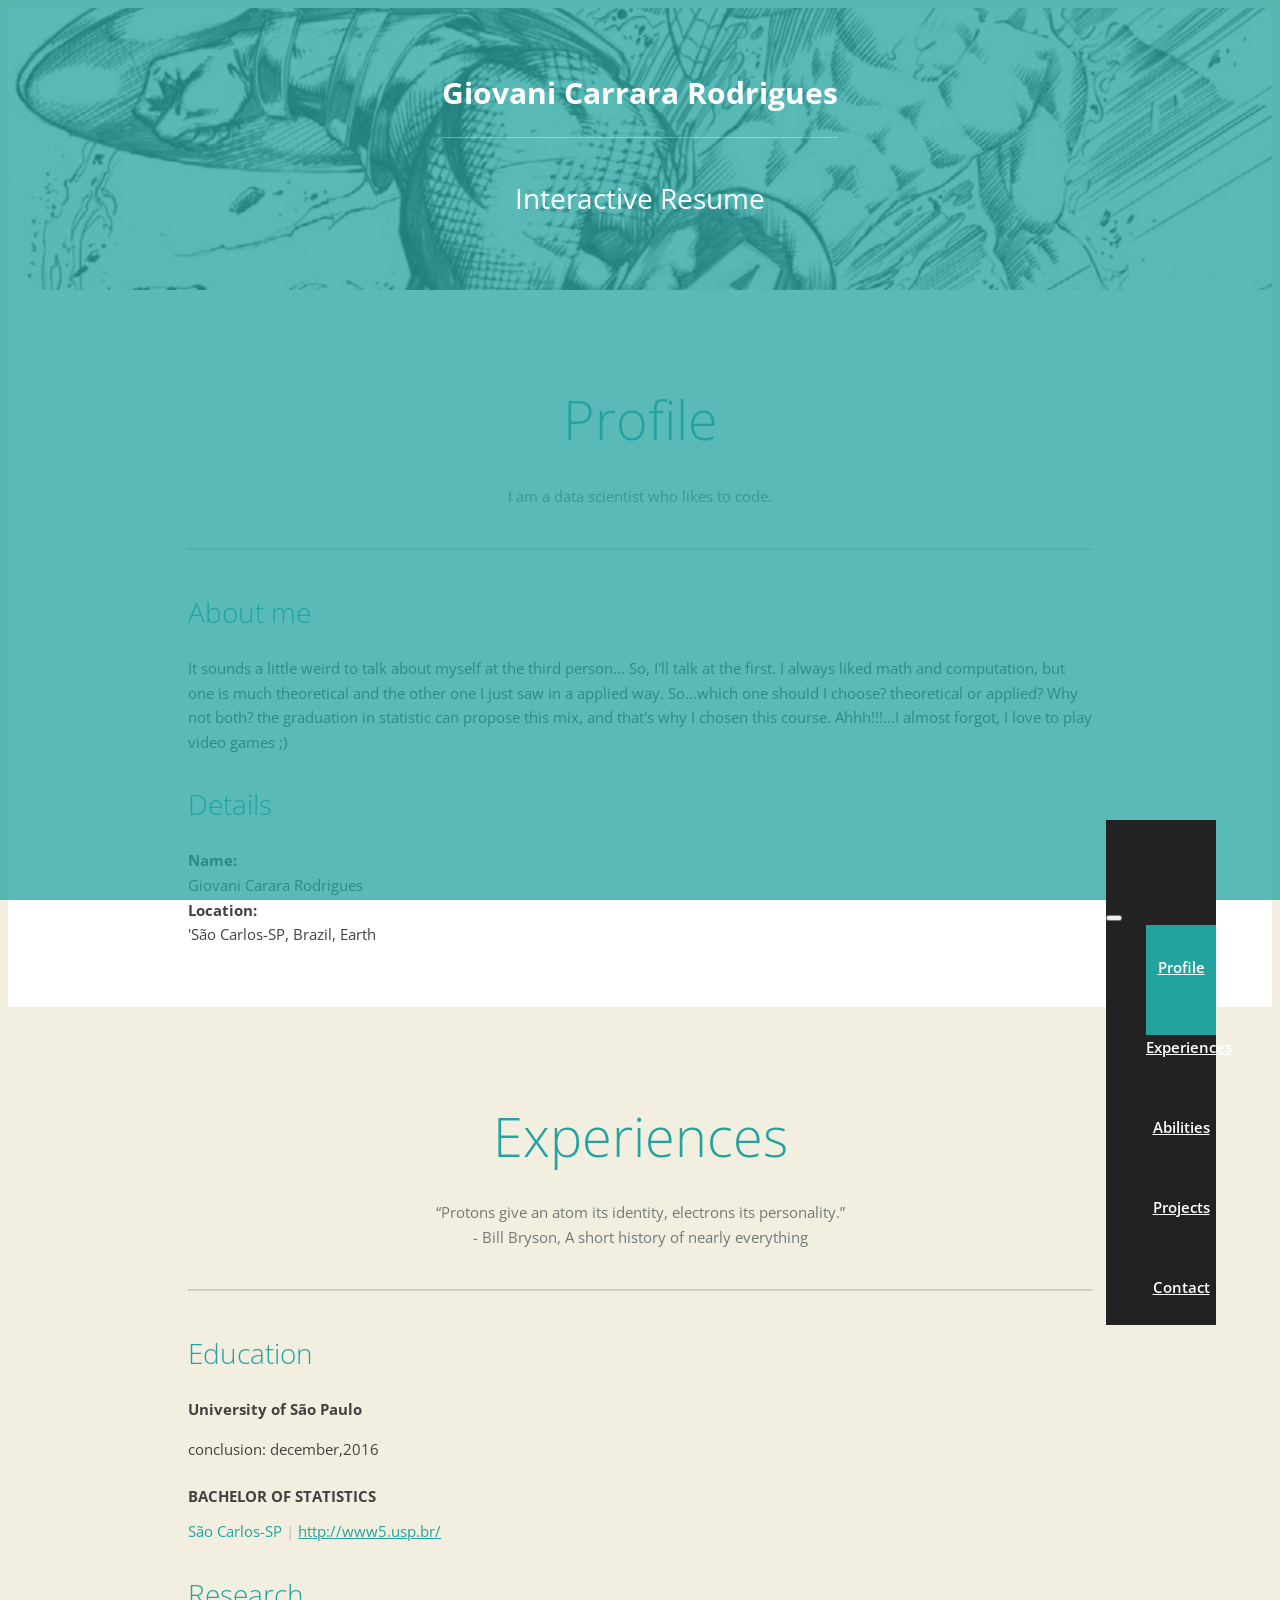
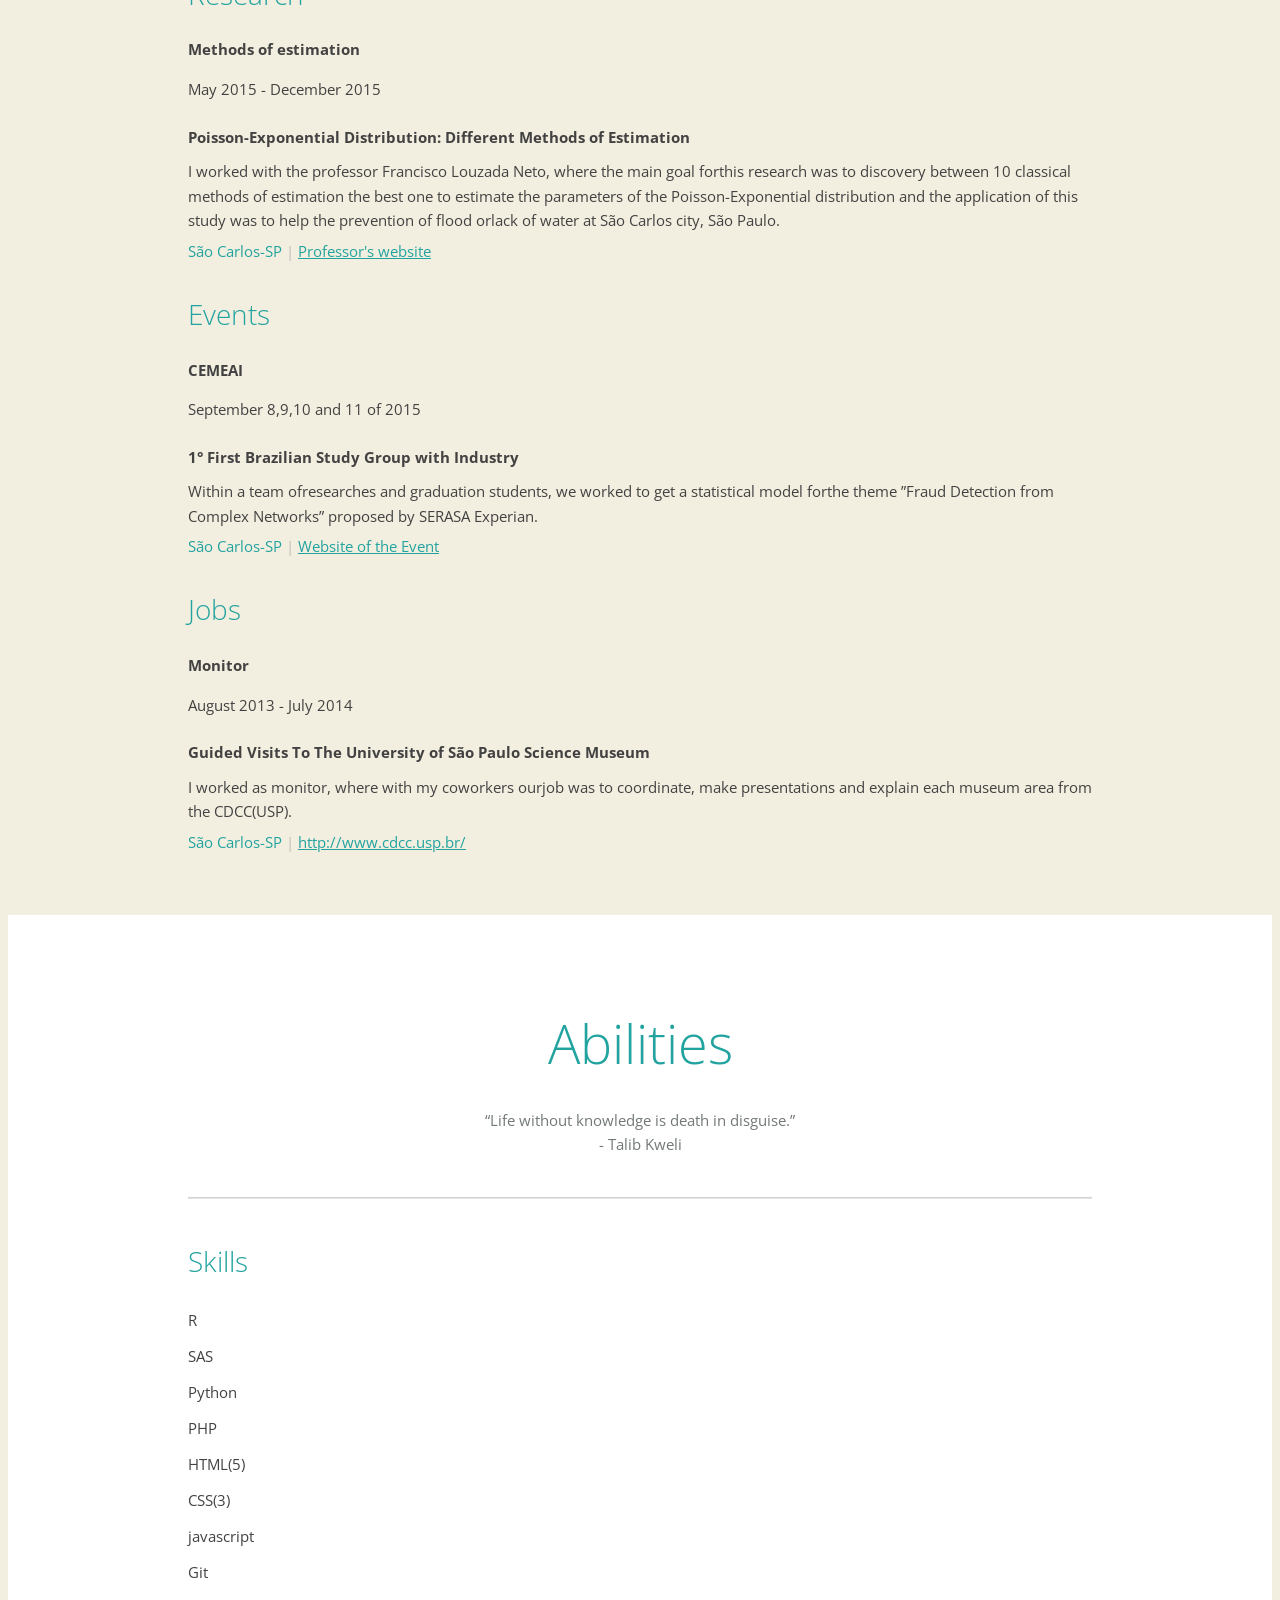
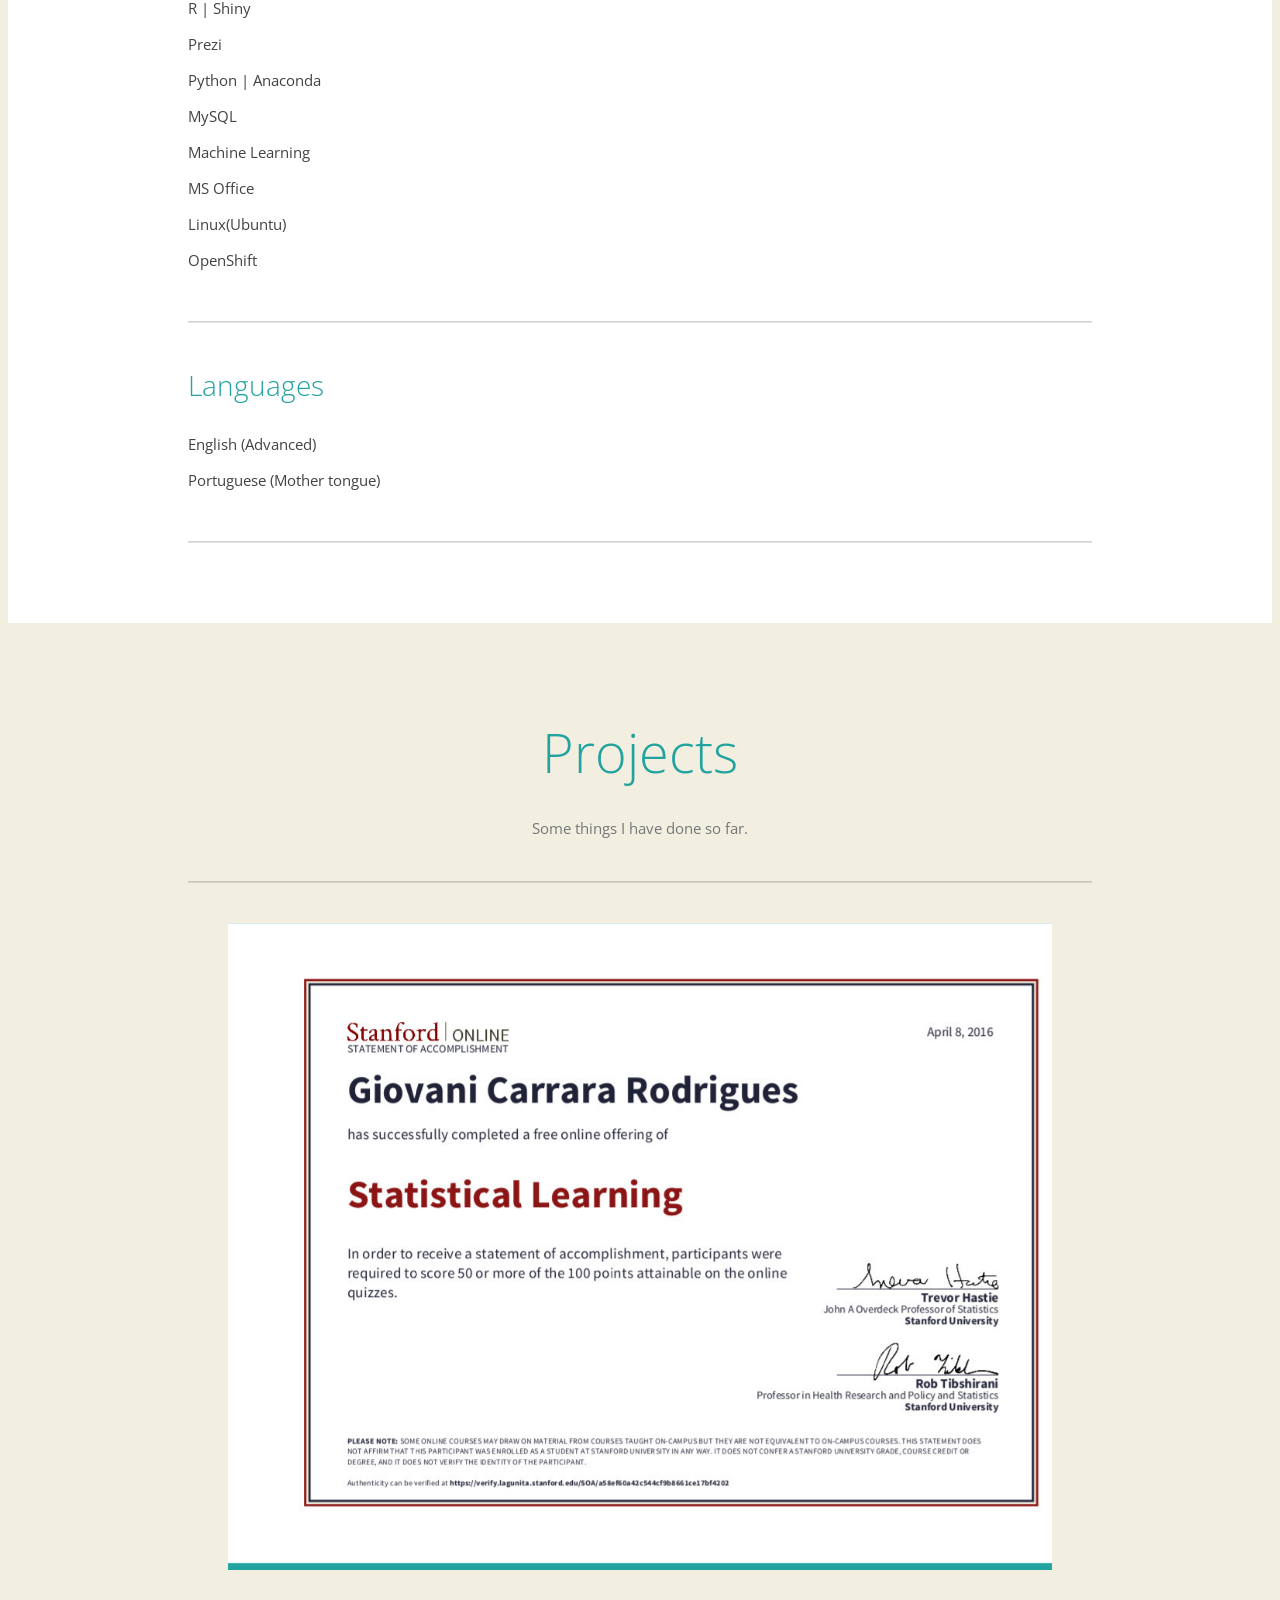
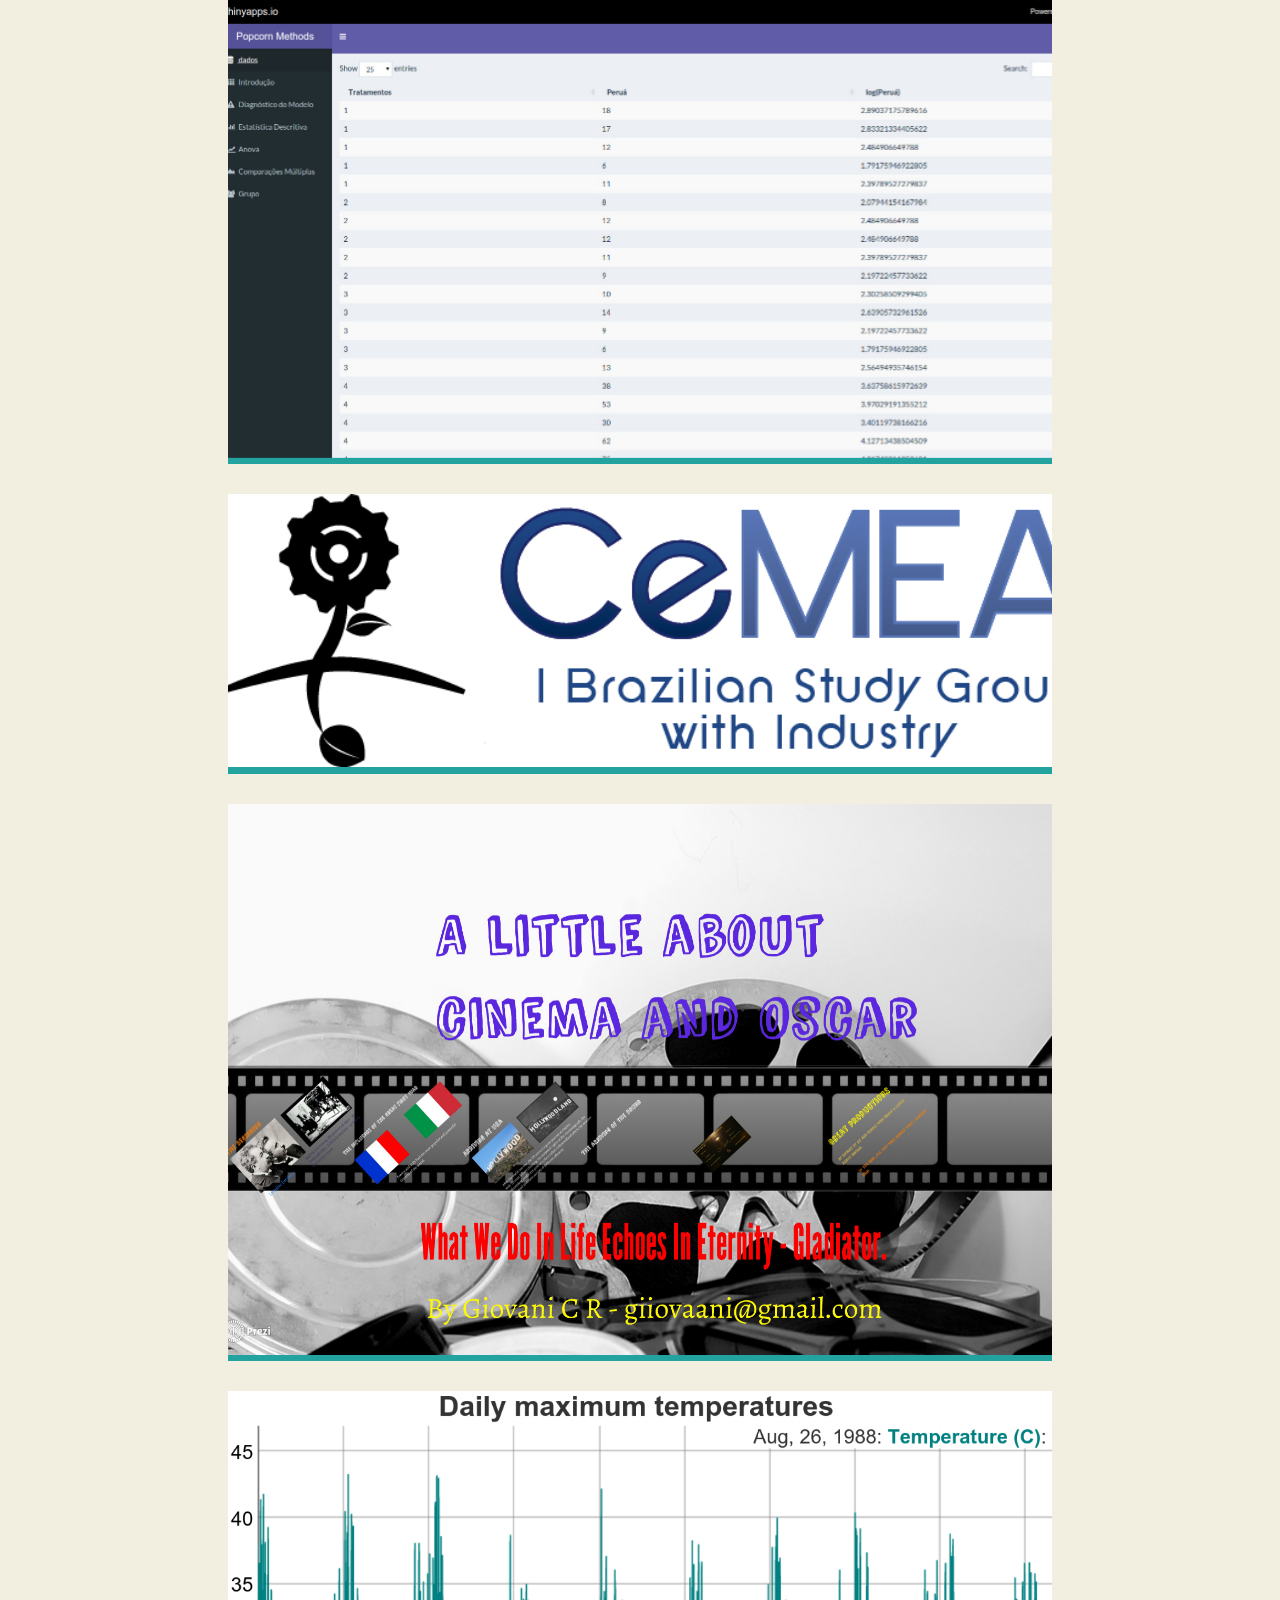
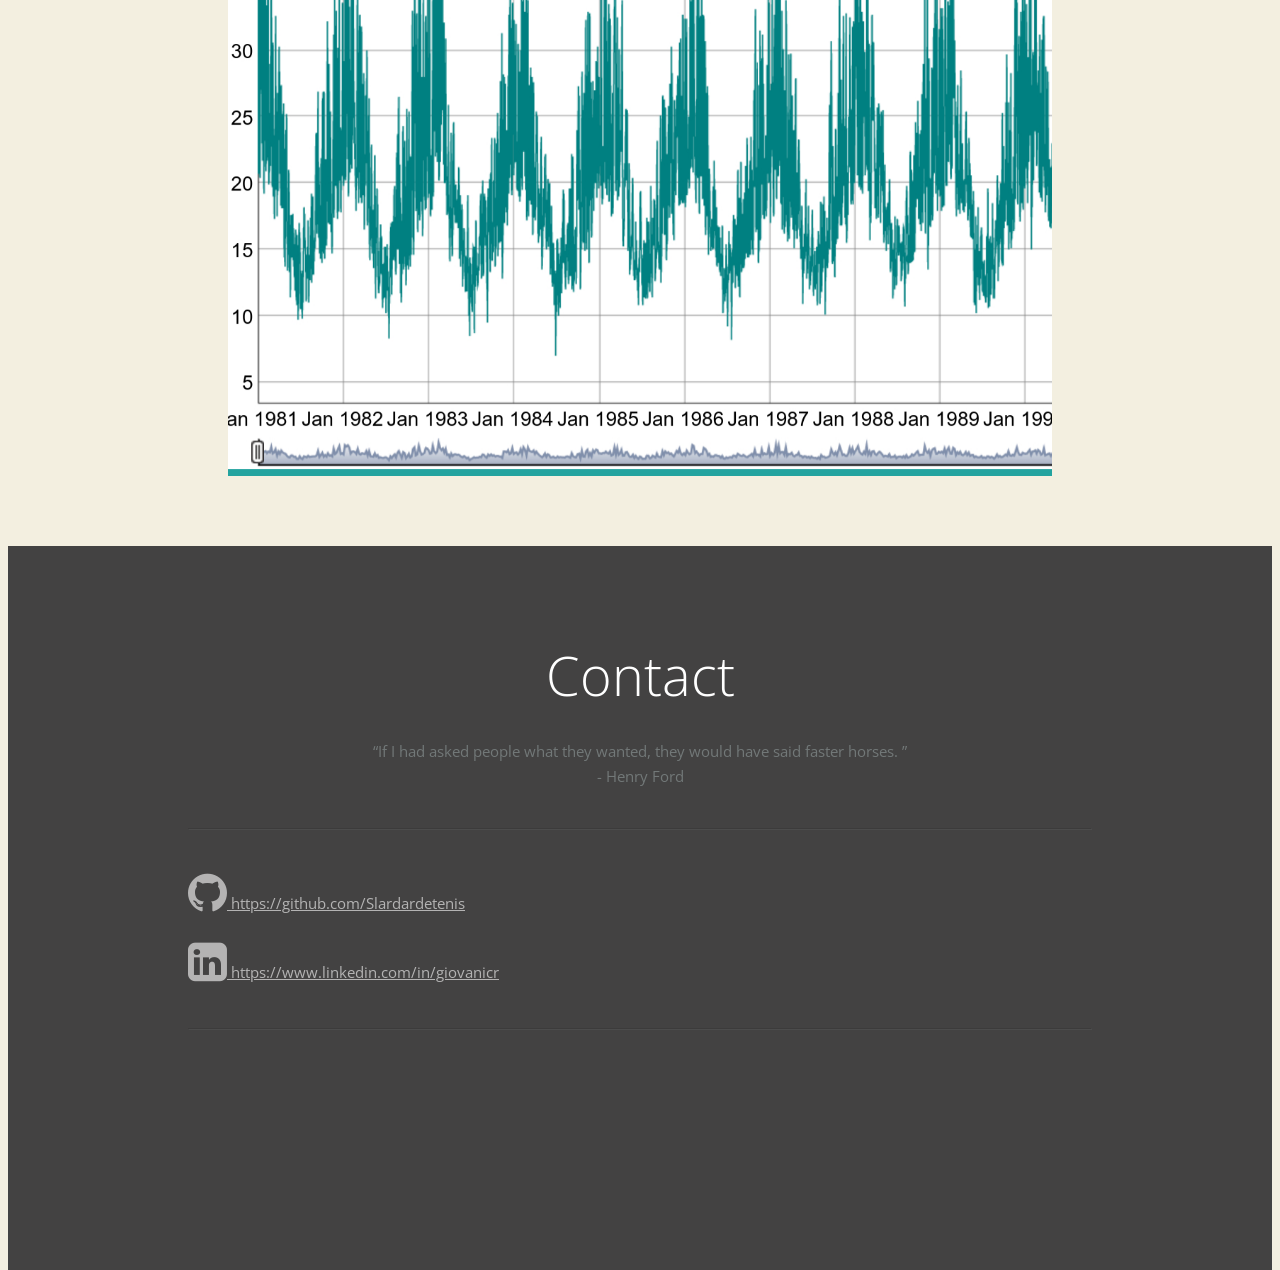
==== commit fba2fc9f: "add my statement of accomplishment for machine learning course by stanford university at things I ha" ====
--- a/index.html
+++ b/index.html
@@ -796,6 +796,21 @@
 
 <div class="row">
 
+	<div class="col-md-6 col-sm-12 col-xs-12">
+		<figure class="effect">
+			<img src="images/ml.jpg" alt=" Machine Learning">
+
+			<figcaption>
+				<h3>Machine Learning</h3>
+				<p>One of the best online courses of machine learning. This course is provided by the Stanford University</p>
+				<p><strong>Tags:</strong> <br>Statistical Learning, Machine Learning, R</p>
+				<a href="https://prod-cert-bucket.s3.amazonaws.com/downloads/0ac10465bd91474a9025435c24e628e7/Statement.pdf" target="_blank">View more</a>
+				<span class="icon">
+					<span class="glyphicon glyphicon-new-window"></span>
+				</span>
+			</figcaption>
+		</figure>
+	</div>
 
 <div class="col-md-6 col-sm-12 col-xs-12">
 	<figure class="effect">
@@ -813,6 +828,22 @@
 	</figure>
 </div>
 
+<div class="col-md-6 col-sm-12 col-xs-12">
+	<figure class="effect">
+		<img src="images/serasa.jpg" alt="Serasa Event">
+
+		<figcaption>
+			<h3>1&deg; First Brazilian</h3>
+			<p>study group with industry</p>
+			<p><strong>Tags:</strong> <br>Design, Development, SEMEAI, SERASA</p>
+			<a href="https://drive.google.com/file/d/0BzP9JsgEYqpmaDk1R0lDbWpuTjg/view" target="_blank">View more</a>
+			<span class="icon">
+				<span class="glyphicon glyphicon-new-window"></span>
+			</span>
+		</figcaption>
+	</figure>
+</div>
+
 
 <div class="col-md-6 col-sm-12 col-xs-12">
 	<figure class="effect">
@@ -830,24 +861,6 @@
 	</figure>
 </div>
 
-
-<div class="col-md-6 col-sm-12 col-xs-12">
-	<figure class="effect">
-		<img src="images/serasa.jpg" alt="Serasa Event">
-
-		<figcaption>
-			<h3>1&deg; First Brazilian</h3>
-			<p>study group with industry</p>
-			<p><strong>Tags:</strong> <br>Design, Development, SEMEAI, SERASA</p>
-			<a href="https://drive.google.com/file/d/0BzP9JsgEYqpmaDk1R0lDbWpuTjg/view" target="_blank">View more</a>
-			<span class="icon">
-				<span class="glyphicon glyphicon-new-window"></span>
-			</span>
-		</figcaption>
-	</figure>
-</div>
-
-
 <div class="col-md-6 col-sm-12 col-xs-12">
 	<figure class="effect">
 		<img src="images/ts2.jpg" alt="time series arima models">
@@ -864,6 +877,8 @@
 	</figure>
 </div>
 
+
+
 </div>
 
 	</div>
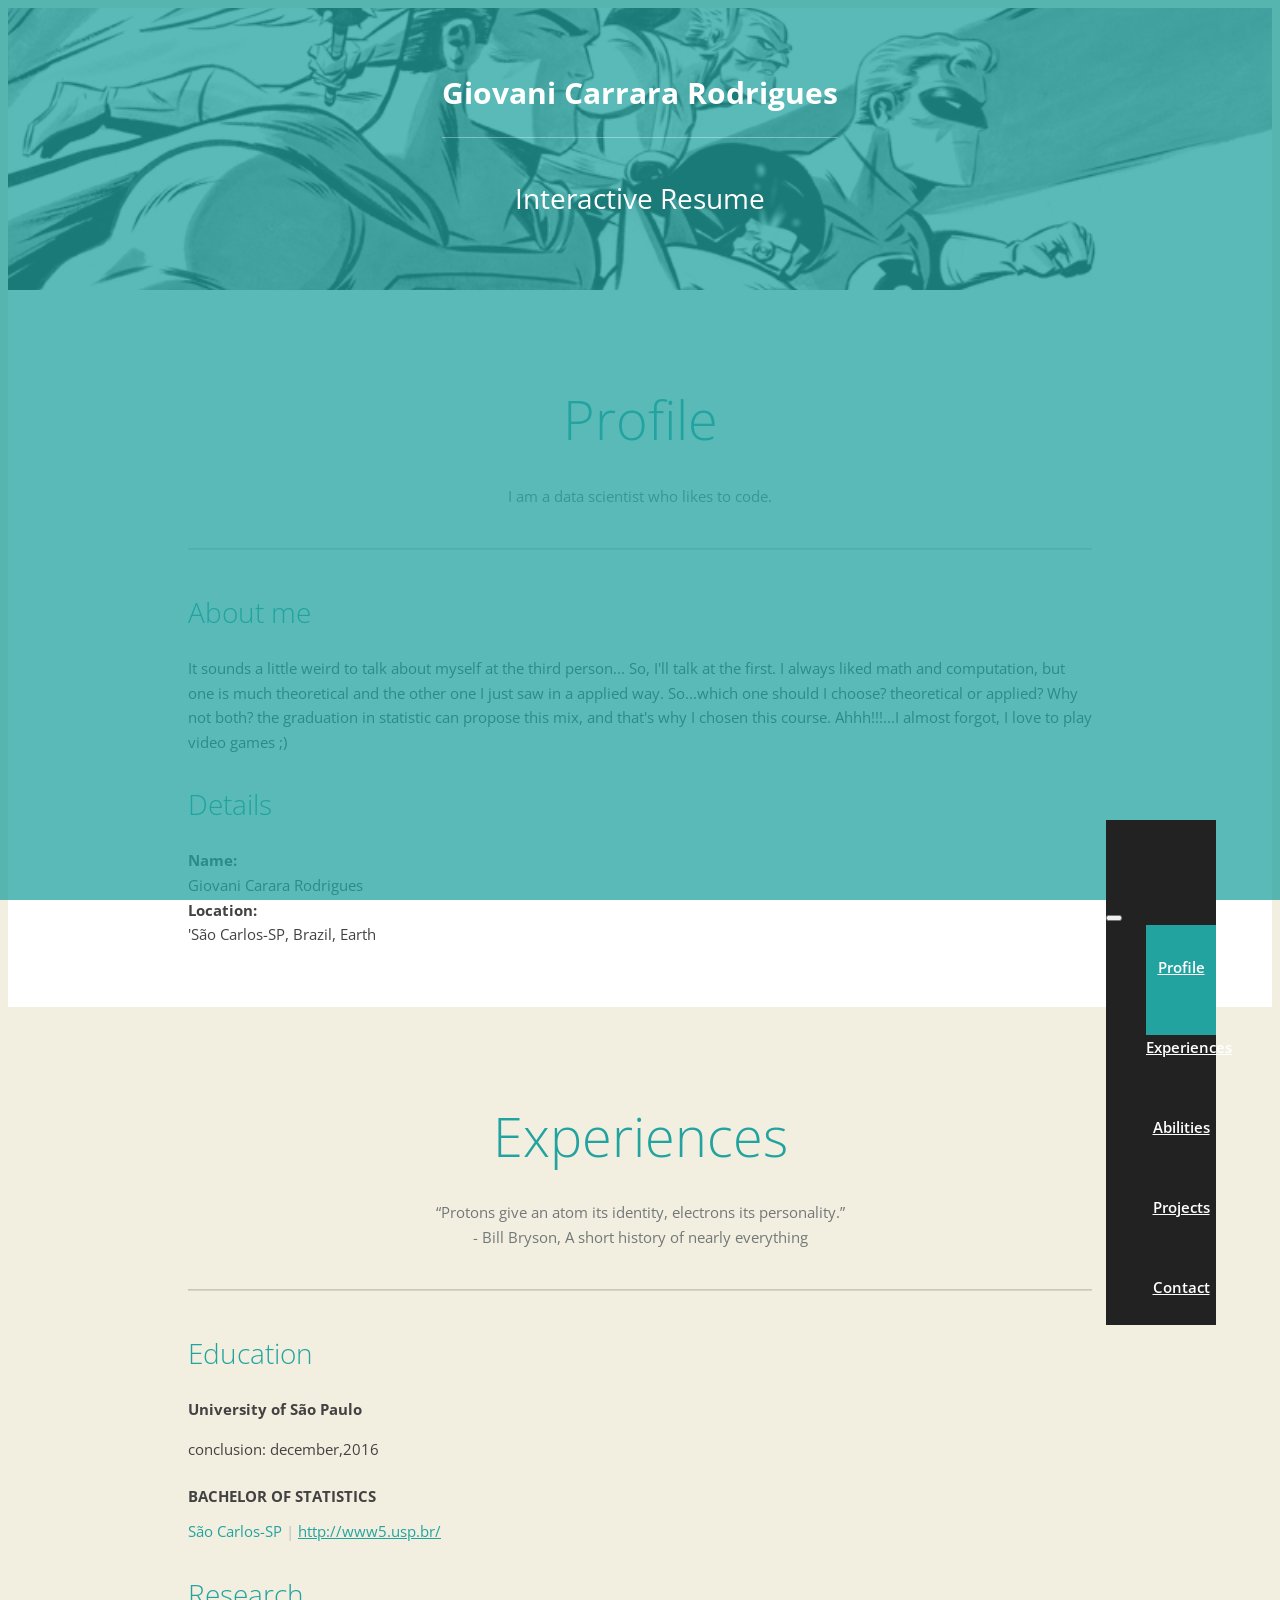
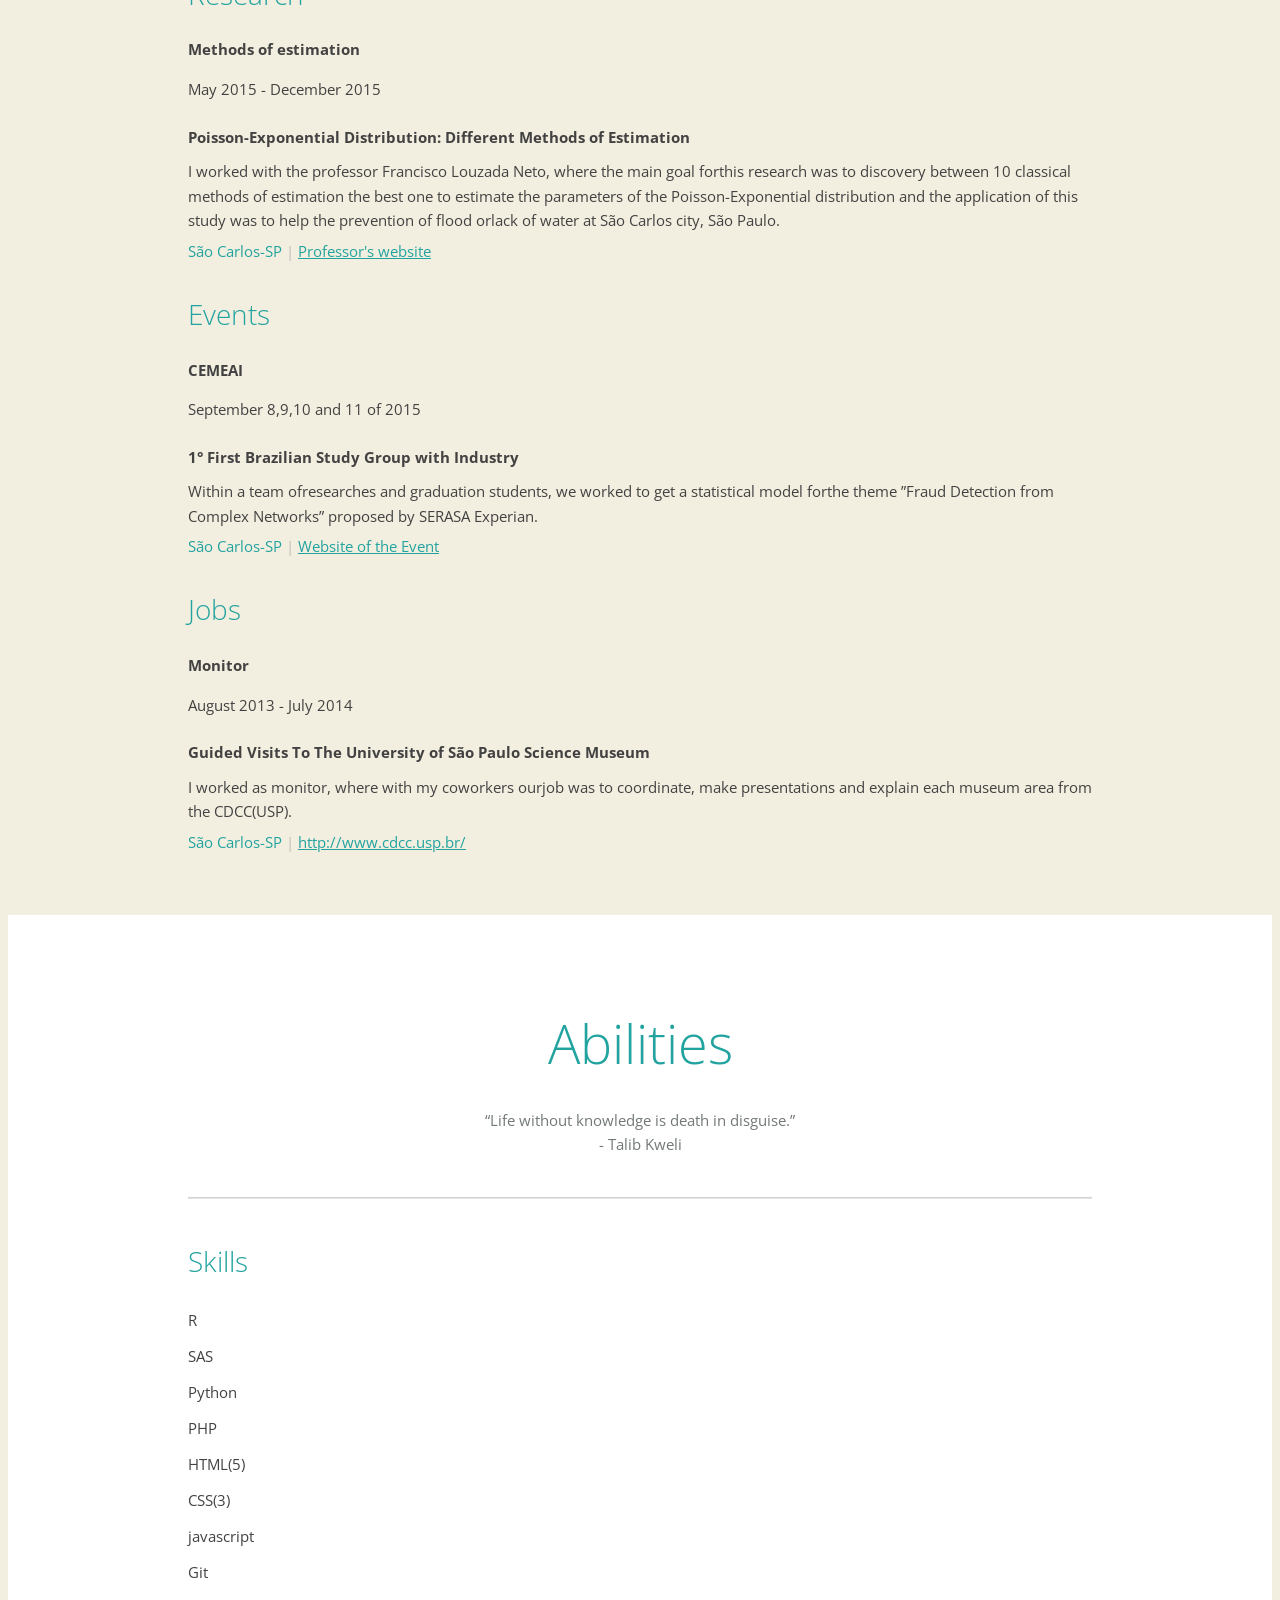
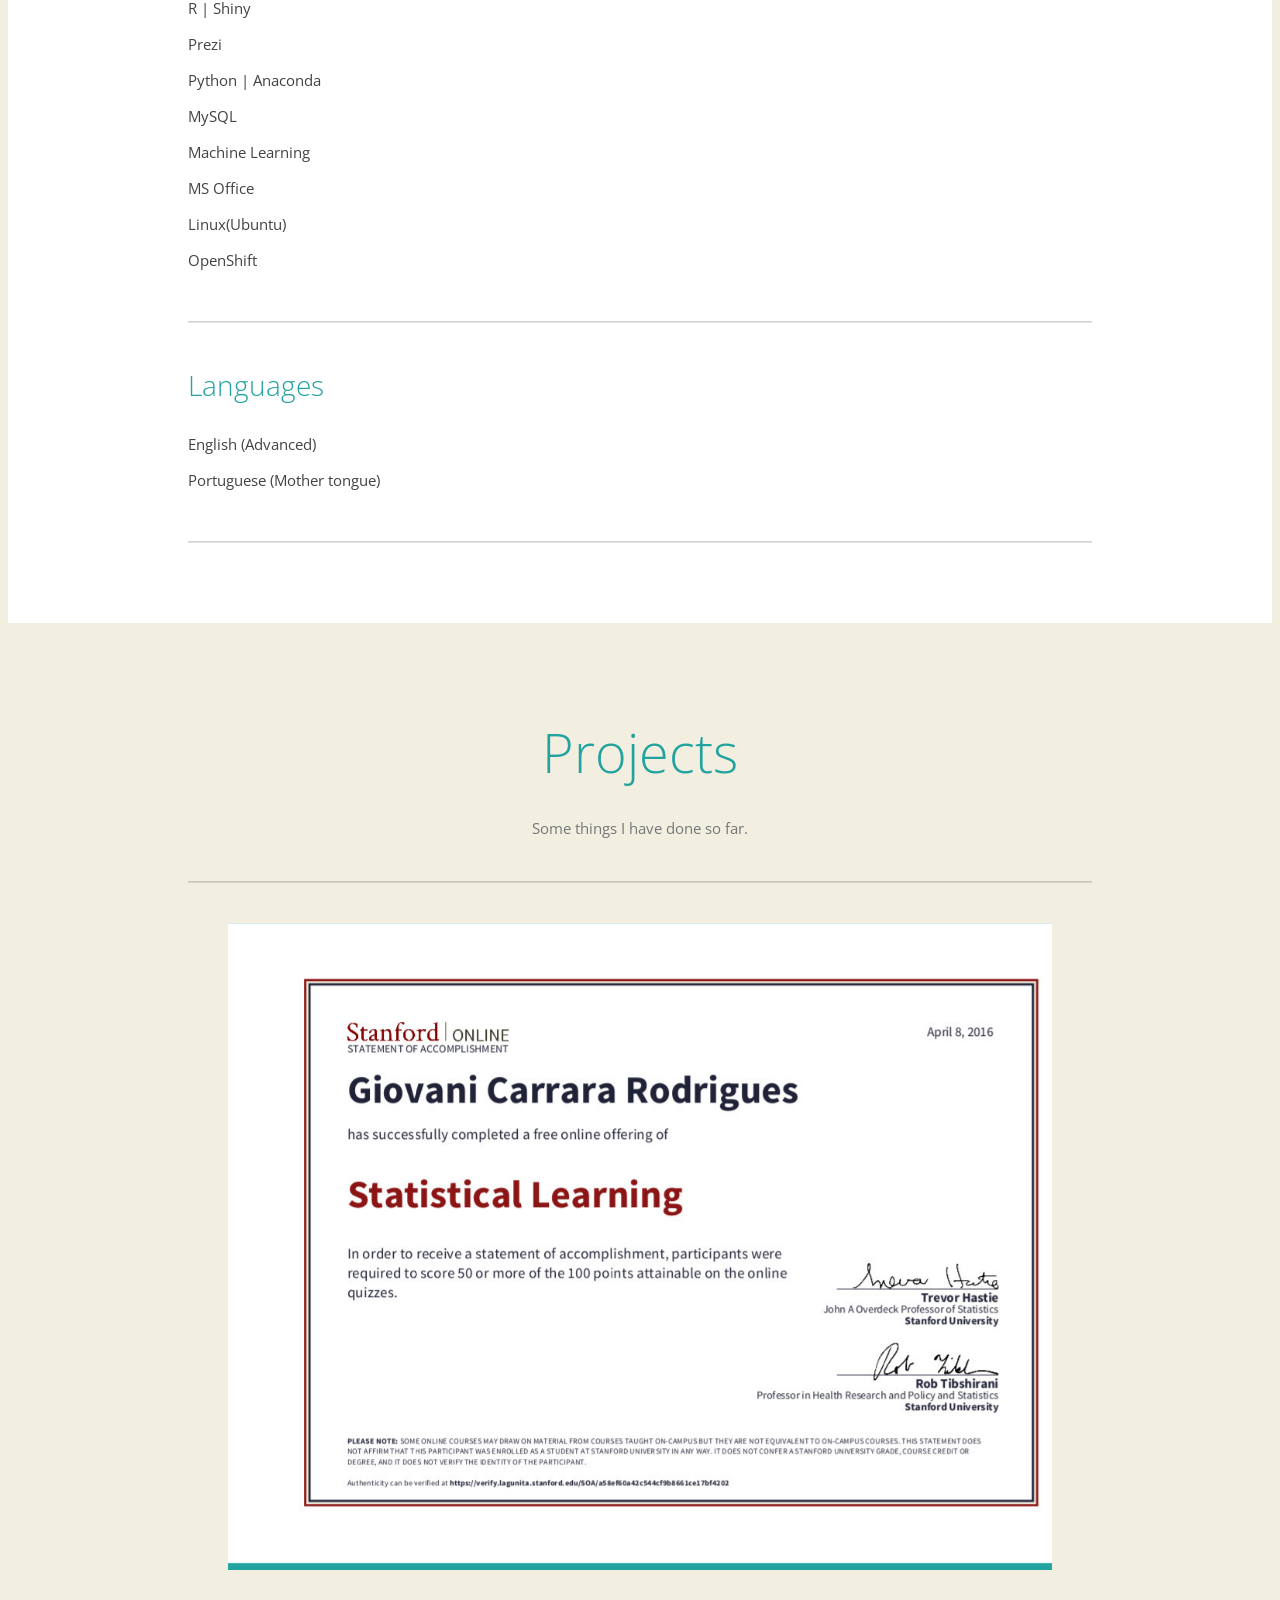
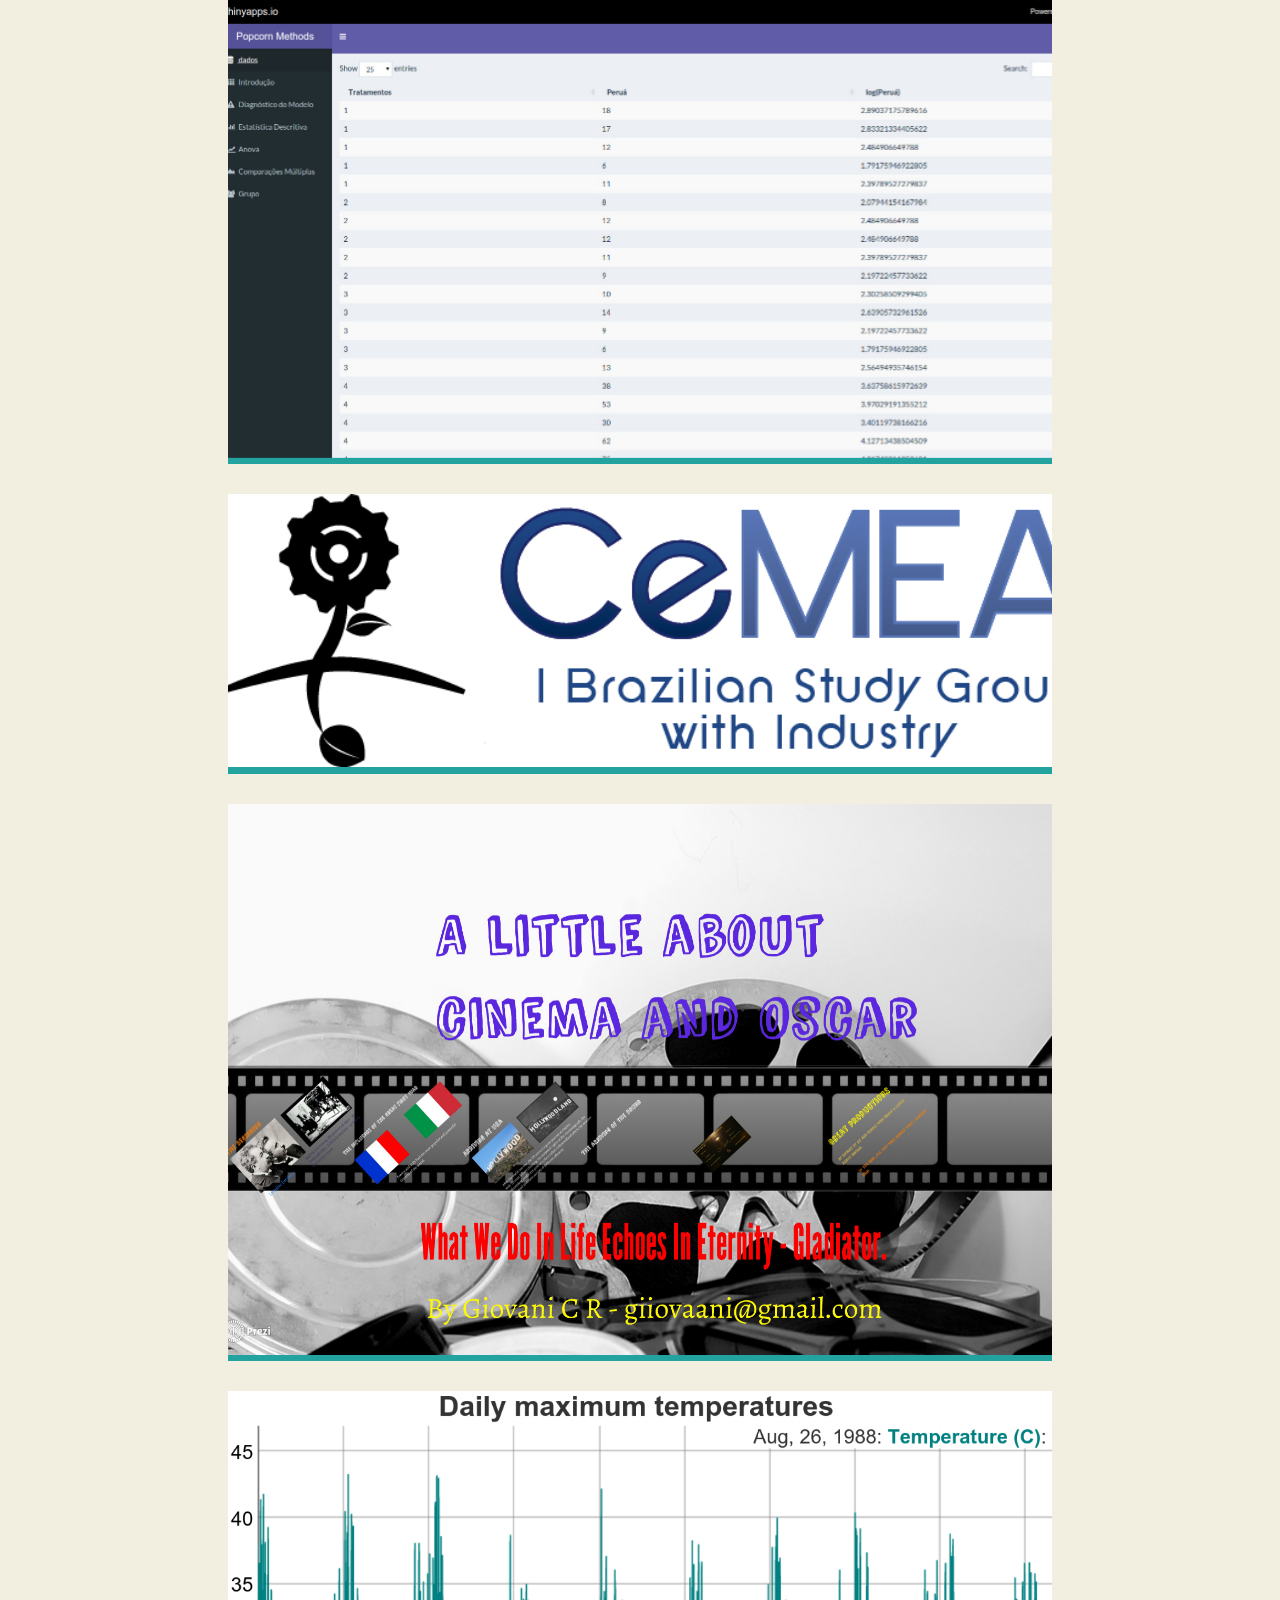
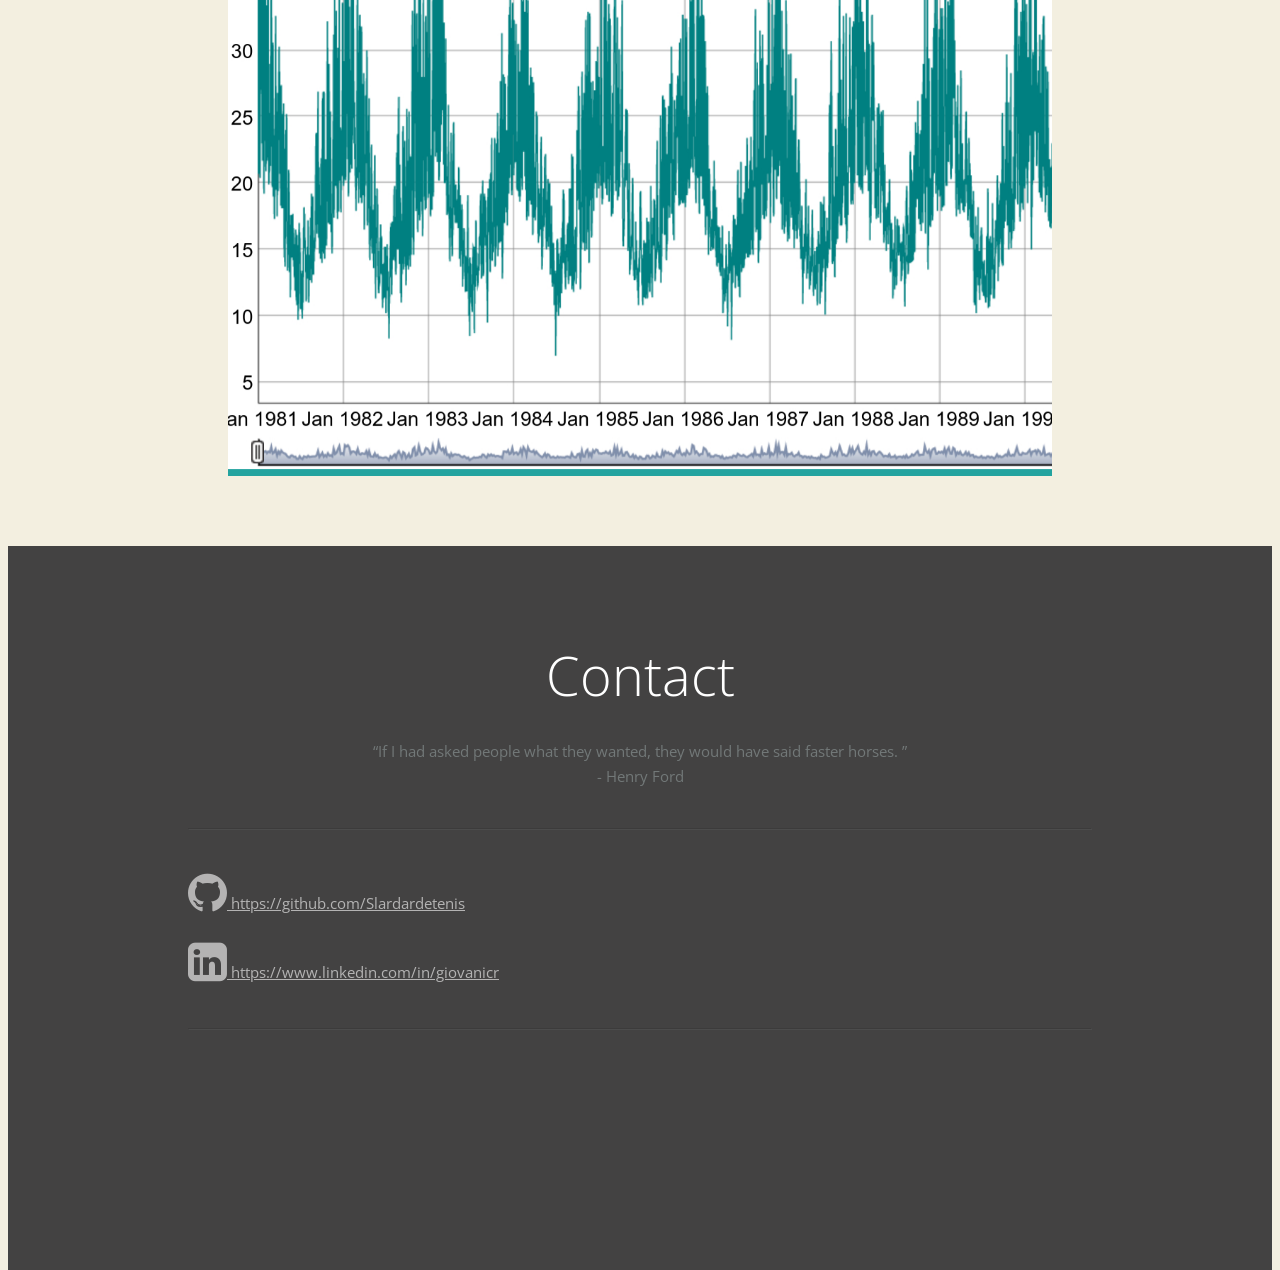
==== commit f8c2141e: "fix the navbar button celphone format error" ====
--- a/index.html
+++ b/index.html
@@ -30,10 +30,6 @@
 			<script src="js/html5shiv.js"></script>
 			<script src="js/respond.min.js"></script>
 		<![endif]-->
-
-		<script type="text/javascript" src="http://ajax.googleapis.com/ajax/libs/jquery/1.10.2/jquery.min.js"></script>
-		<script type="text/javascript" src="js/script.js"></script>
-		<script type="text/javascript" src="js/bootstrap.min.js"></script>
 		<!-- Begin Inspectlet Embed Code -->
 		<script type="text/javascript" id="inspectletjs">
 			window.__insp = window.__insp || [];
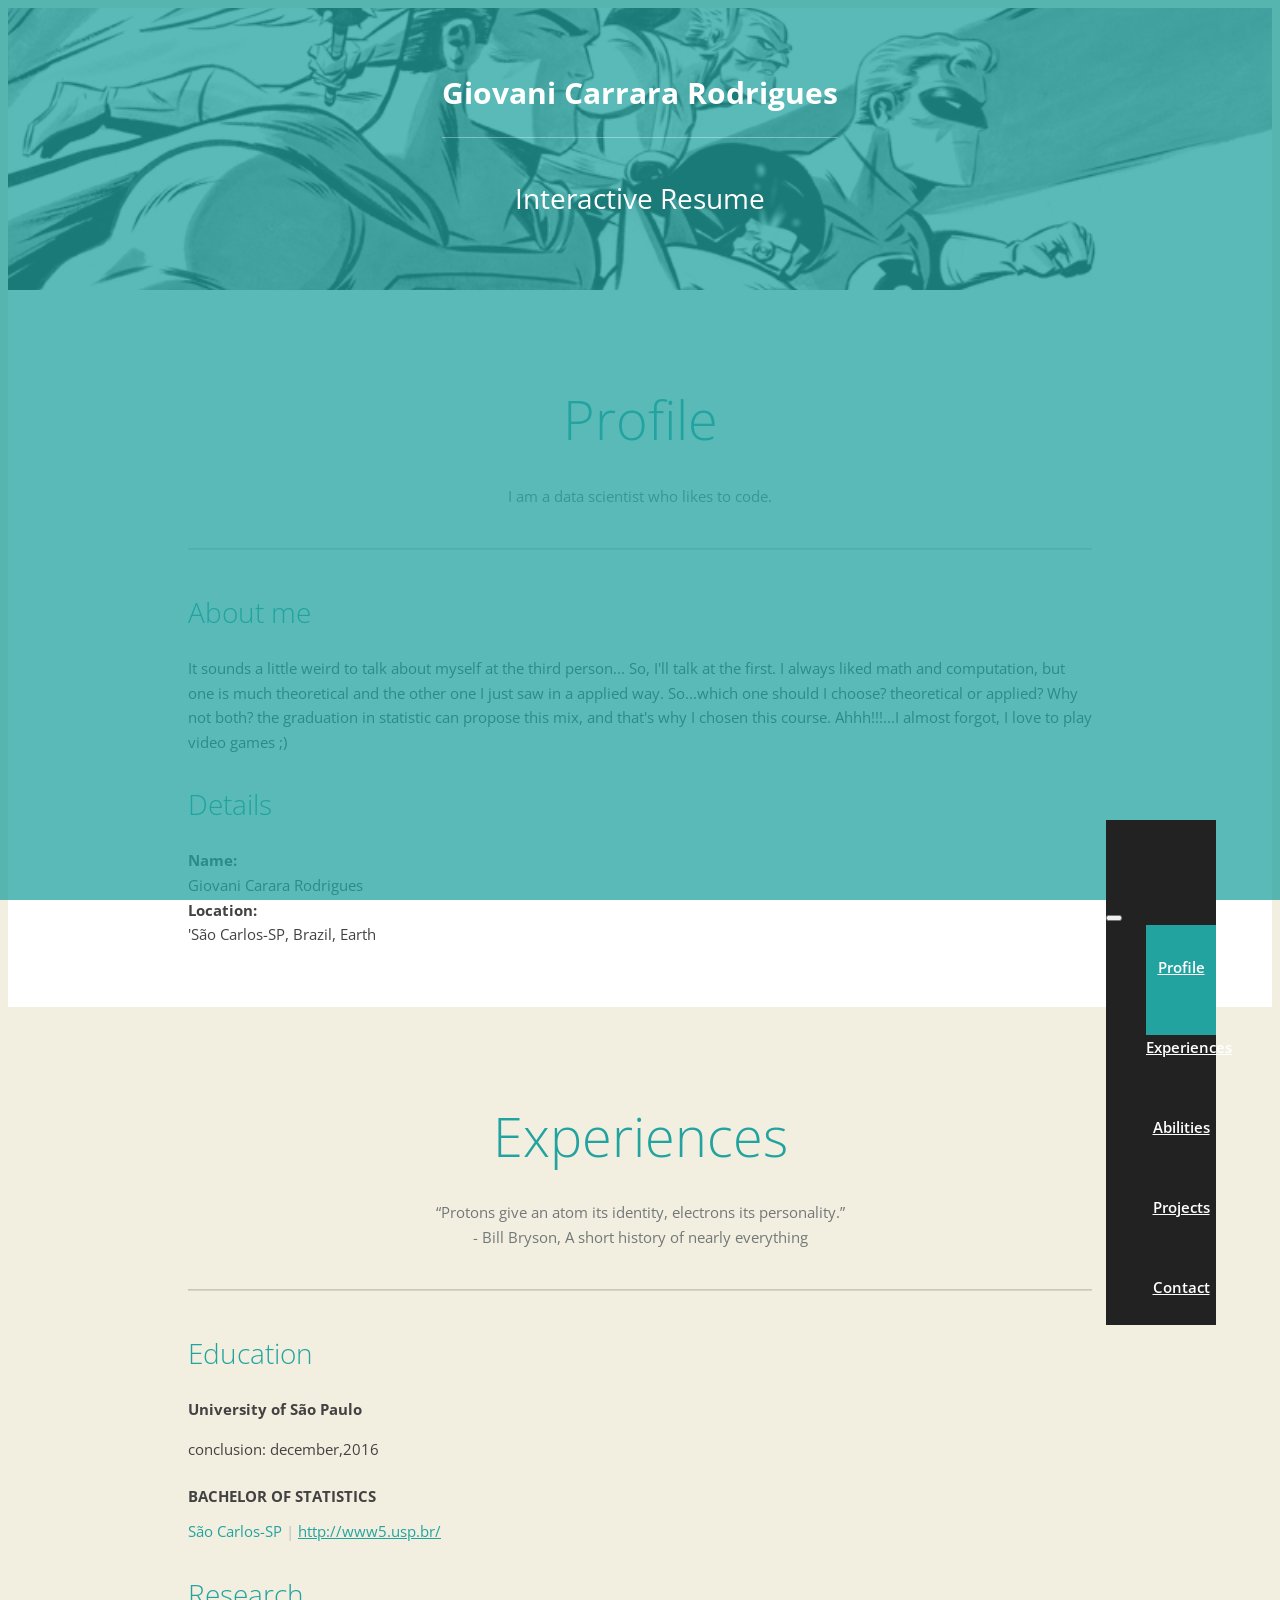
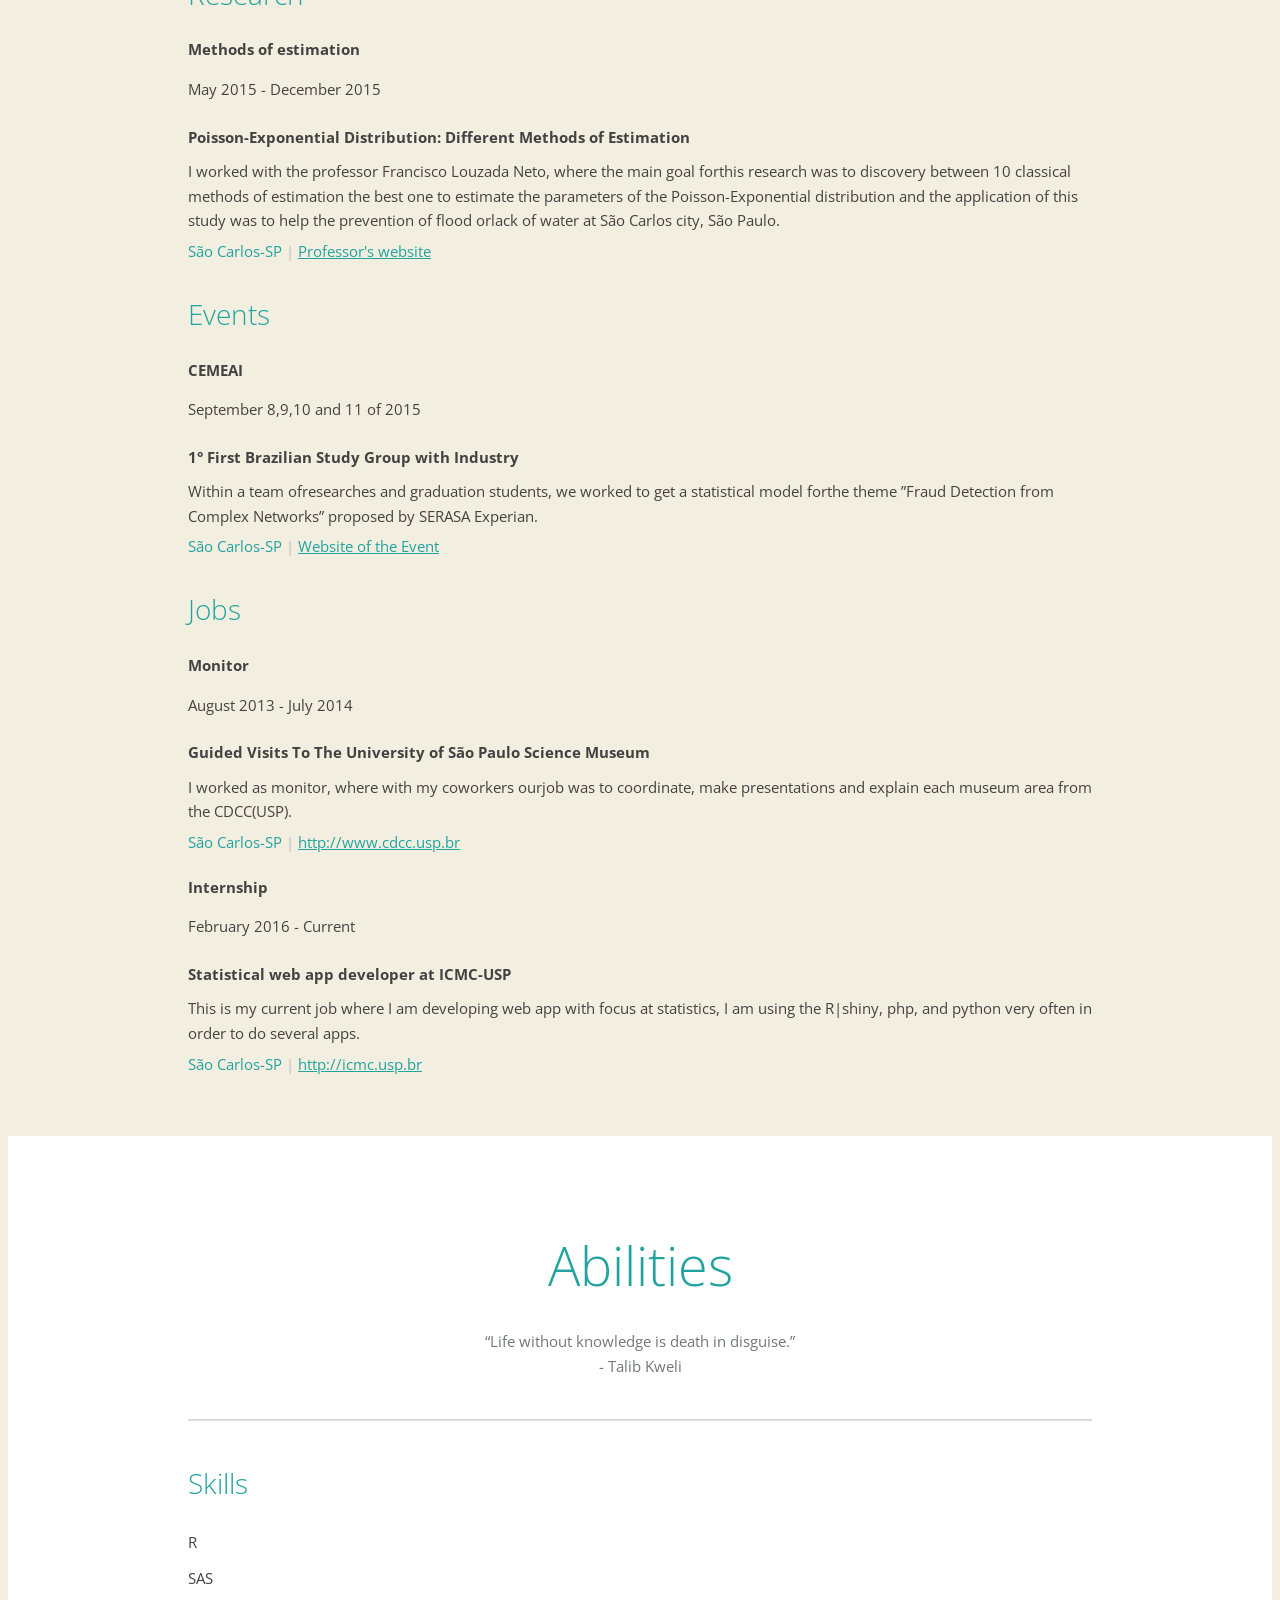
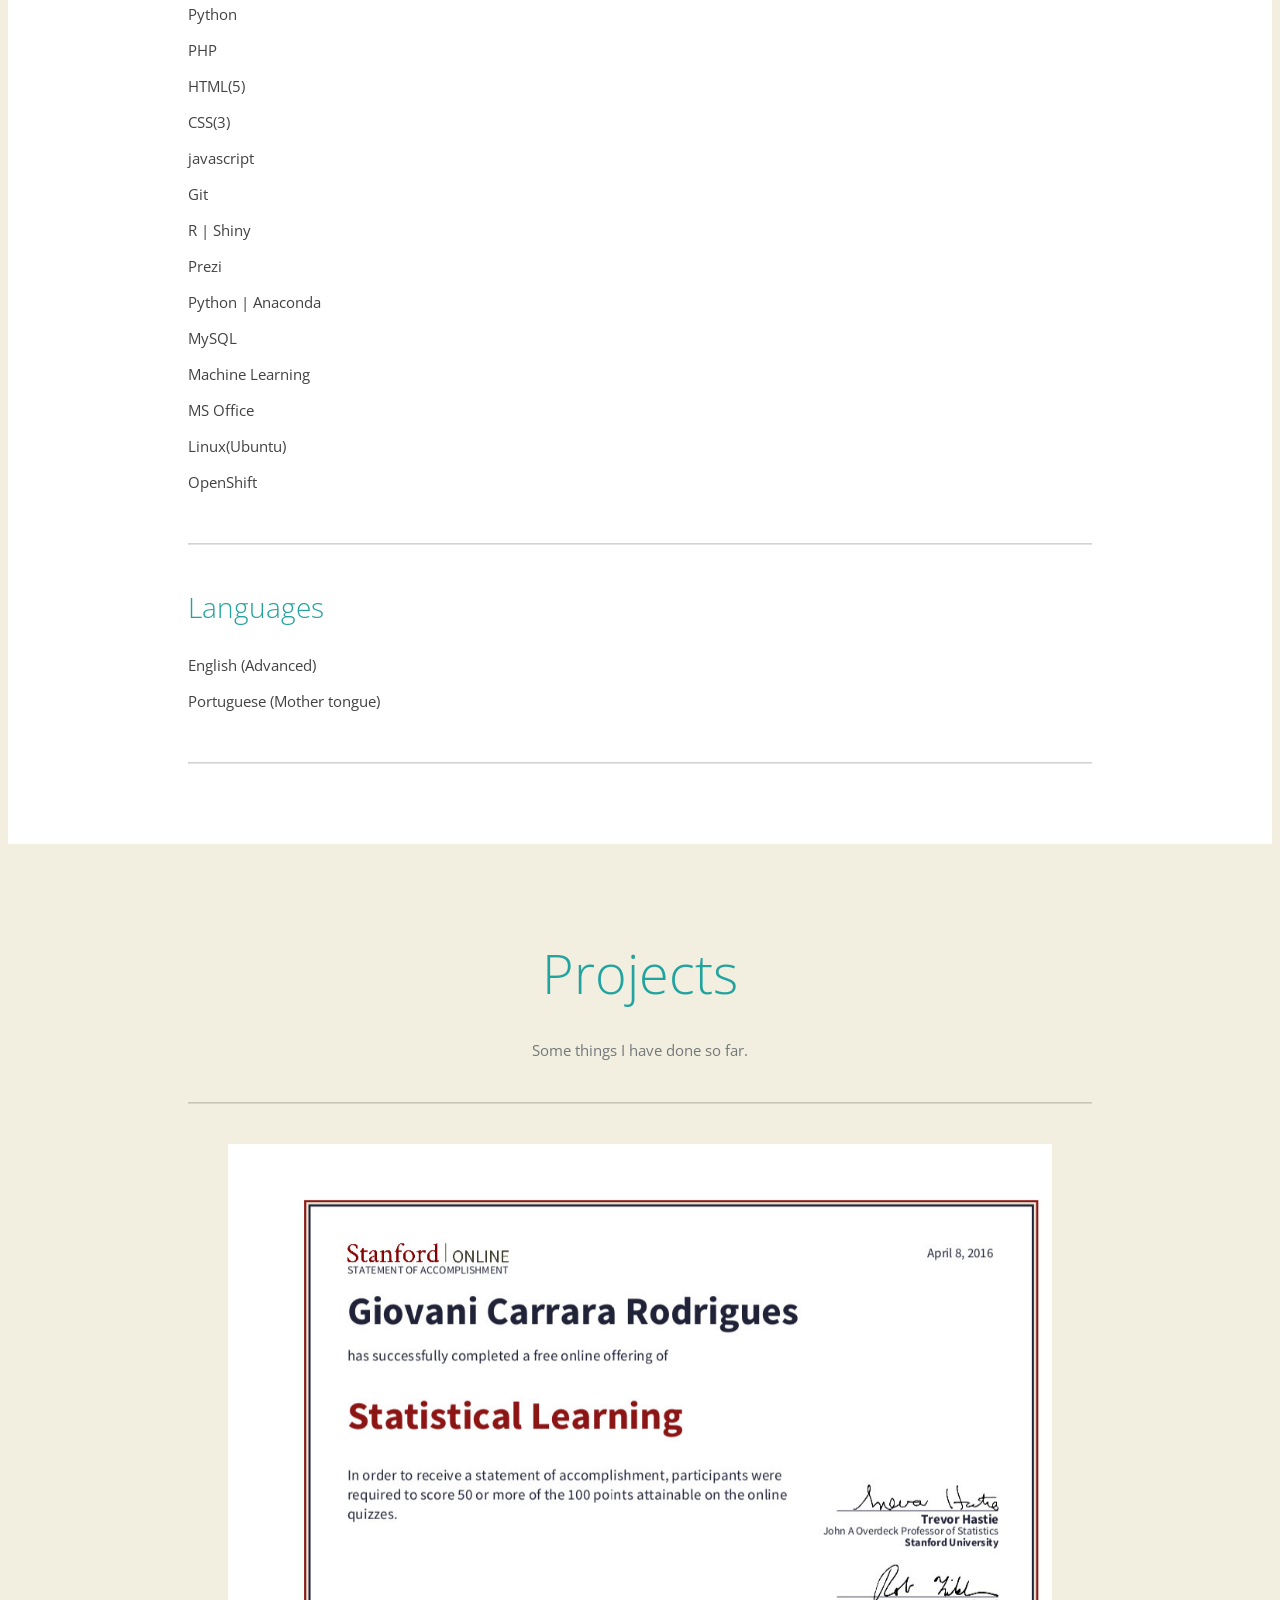
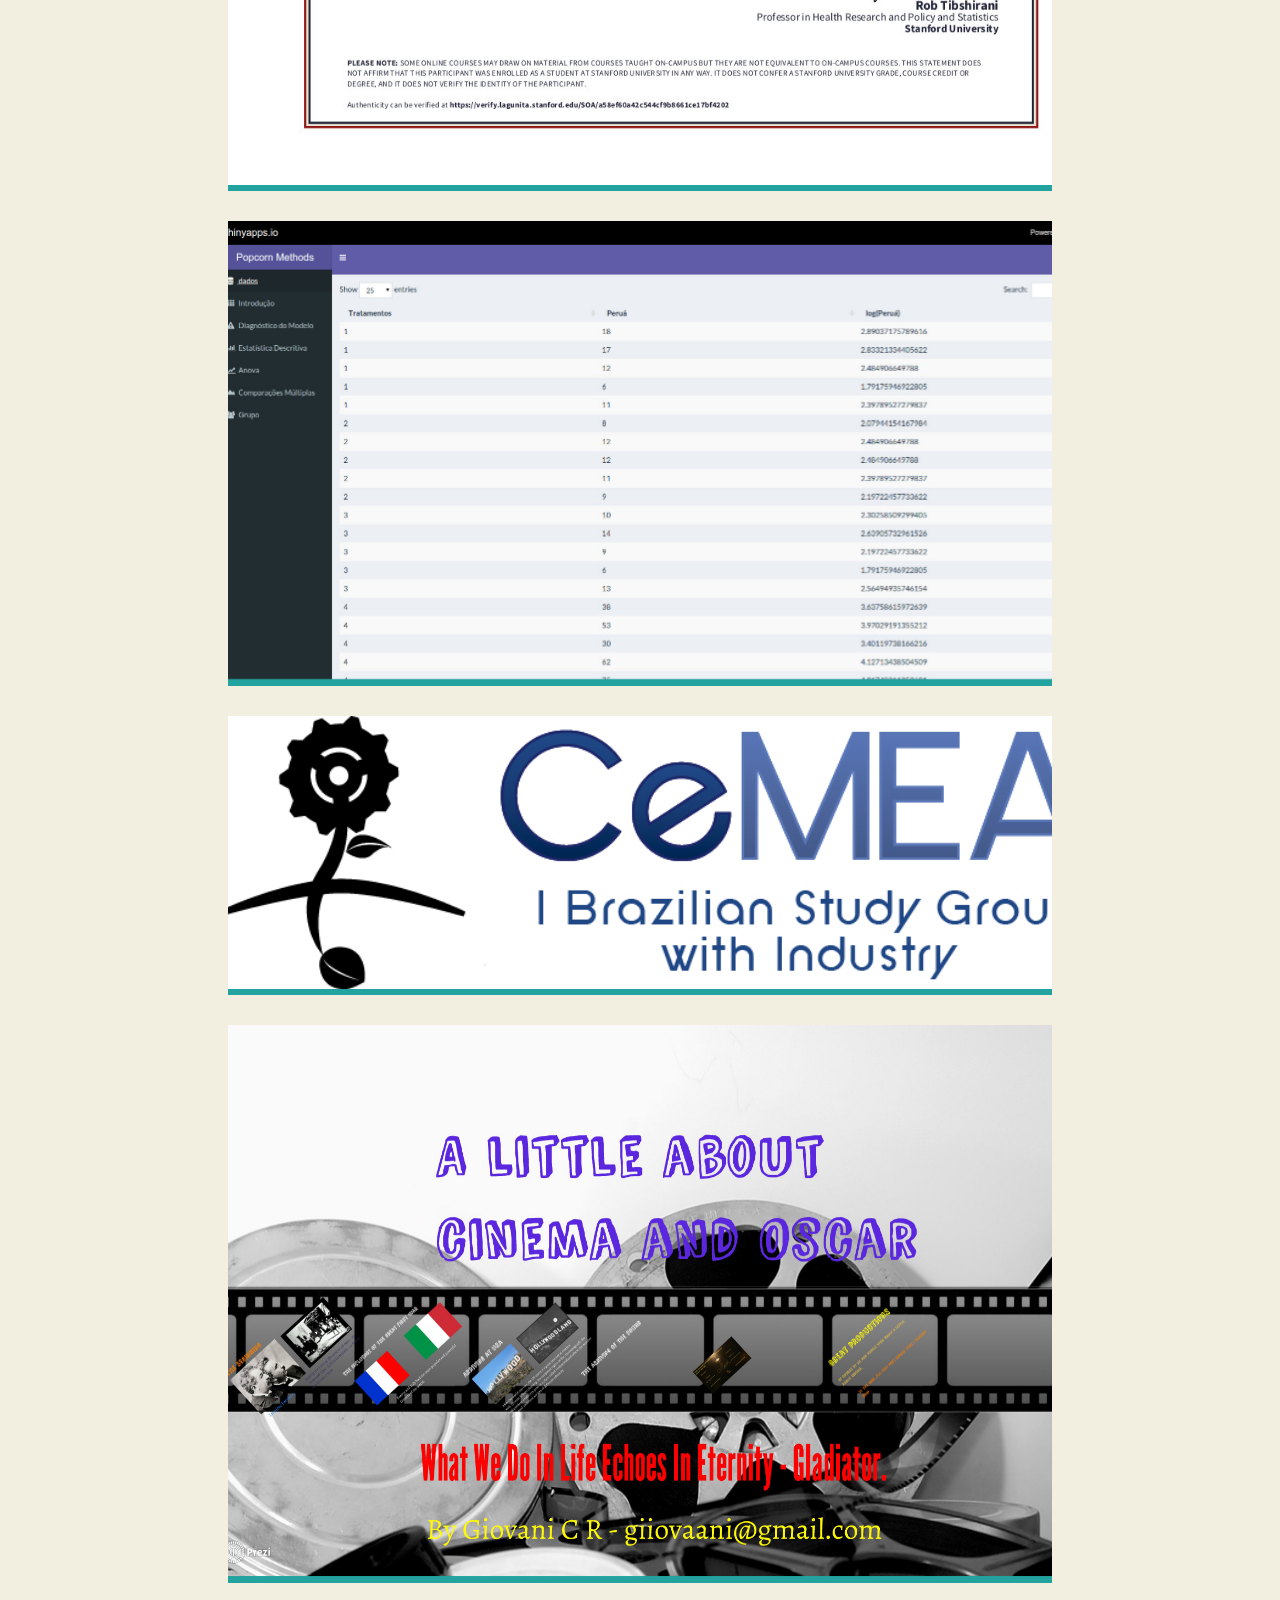
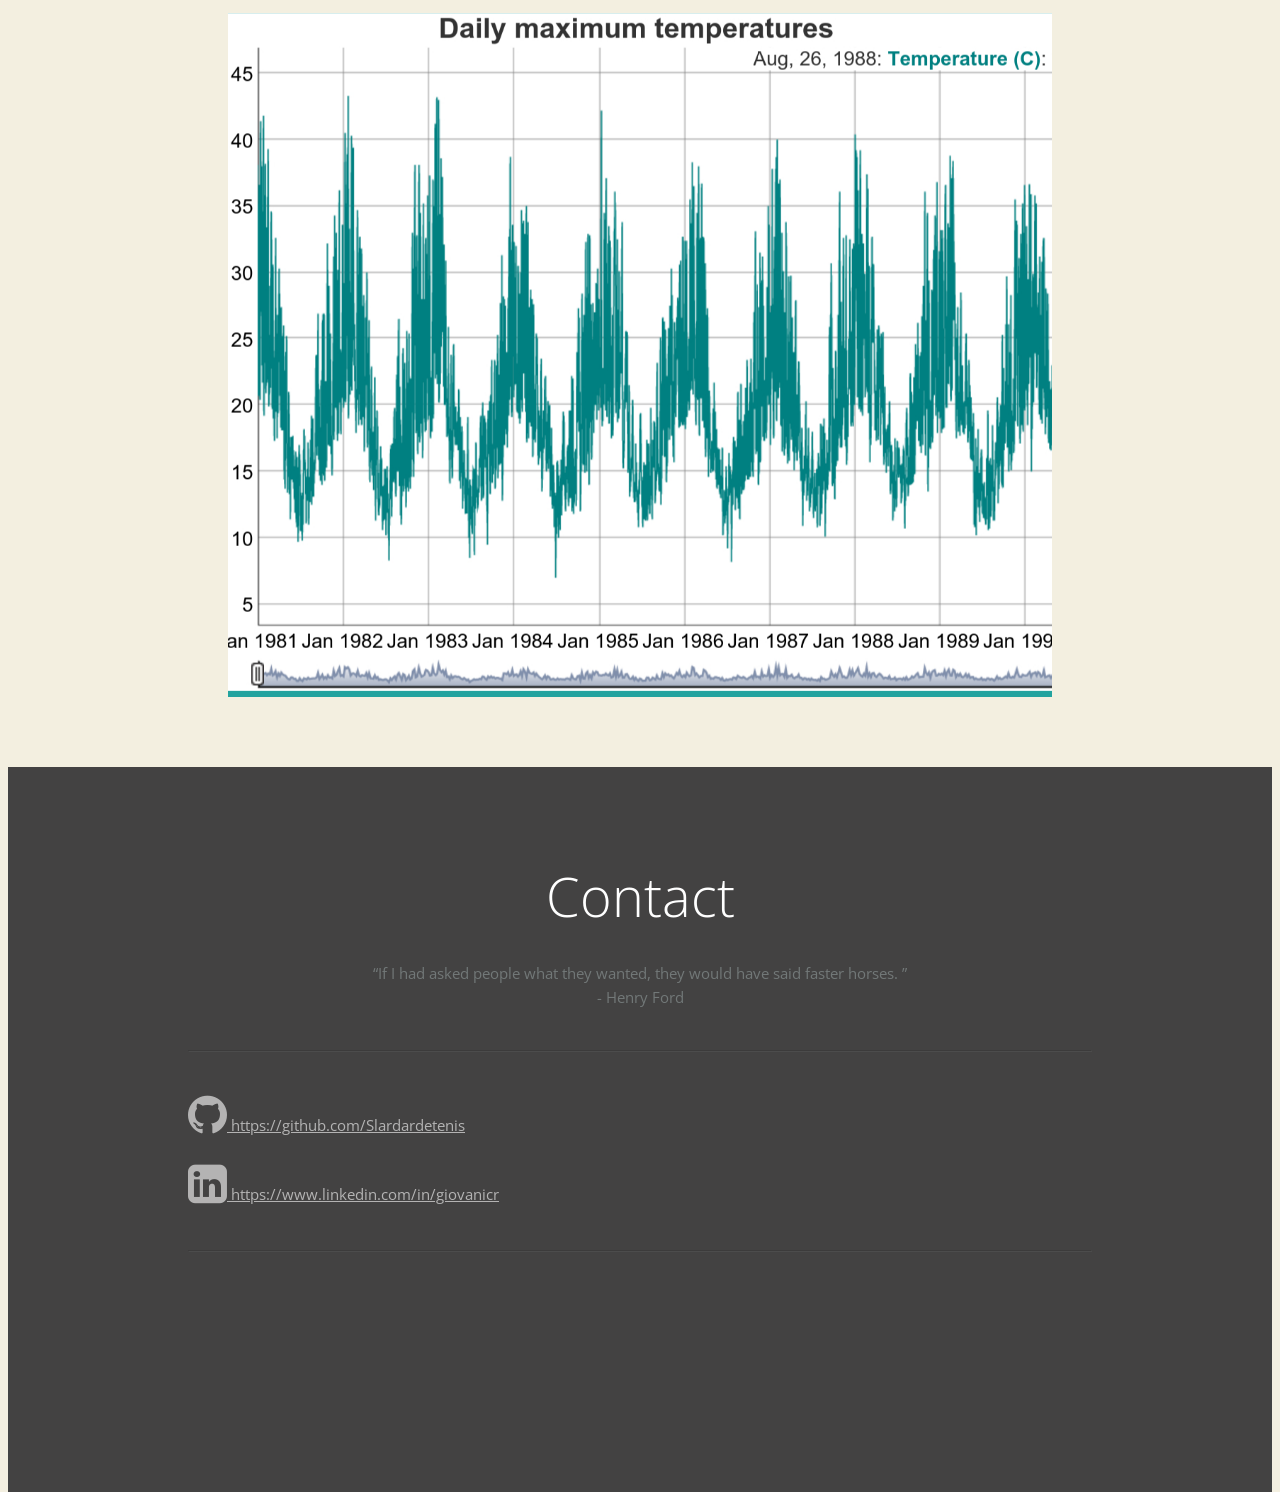
==== commit 619e846c: "add the description of my internship at jobs area" ====
--- a/index.html
+++ b/index.html
@@ -138,12 +138,6 @@
 
 <div class="experiences">
 
-
-
-
-
-
-
 	<div class="experience row">
 		<div class="col-md-4">
 			<h4>University of São Paulo</h4>
@@ -272,7 +266,42 @@
 									<span class="seperator">|</span>
 									<span class="link">
 										<span class="glyphicon glyphicon-link"></span>
-										<a href="http://www.cdcc.usp.br/" target="_blank">http://www.cdcc.usp.br/</a>
+										<a href="http://www.cdcc.usp.br/" target="_blank">http://www.cdcc.usp.br</a>
+									</span>
+
+
+							</span>
+						</p>
+					</div>
+				</div>
+
+
+			</div>
+
+			<div class="experiences">
+				<div class="experience row">
+					<div class="col-md-4">
+						<h4>Internship</h4>
+						<p class="experience-period">
+							 February 2016 -
+							Current </p>
+					</div>
+					<div class="col-md-8">
+						<p>
+							<strong>
+								Statistical web app developer at ICMC-USP</strong>
+							<span class="hidden-phone">
+								This is my current job where I am  developing web app with focus at statistics, I am using the R|shiny,
+								php, and python very often in order to do several apps.</span>
+							<span class="experience-details">
+								<span class="location">
+									<span class="glyphicon glyphicon-map-marker"></span>
+									São Carlos-SP					</span>
+
+									<span class="seperator">|</span>
+									<span class="link">
+										<span class="glyphicon glyphicon-link"></span>
+										<a href="http://icmc.usp.br/Portal/" target="_blank">http://icmc.usp.br</a>
 									</span>
 
 
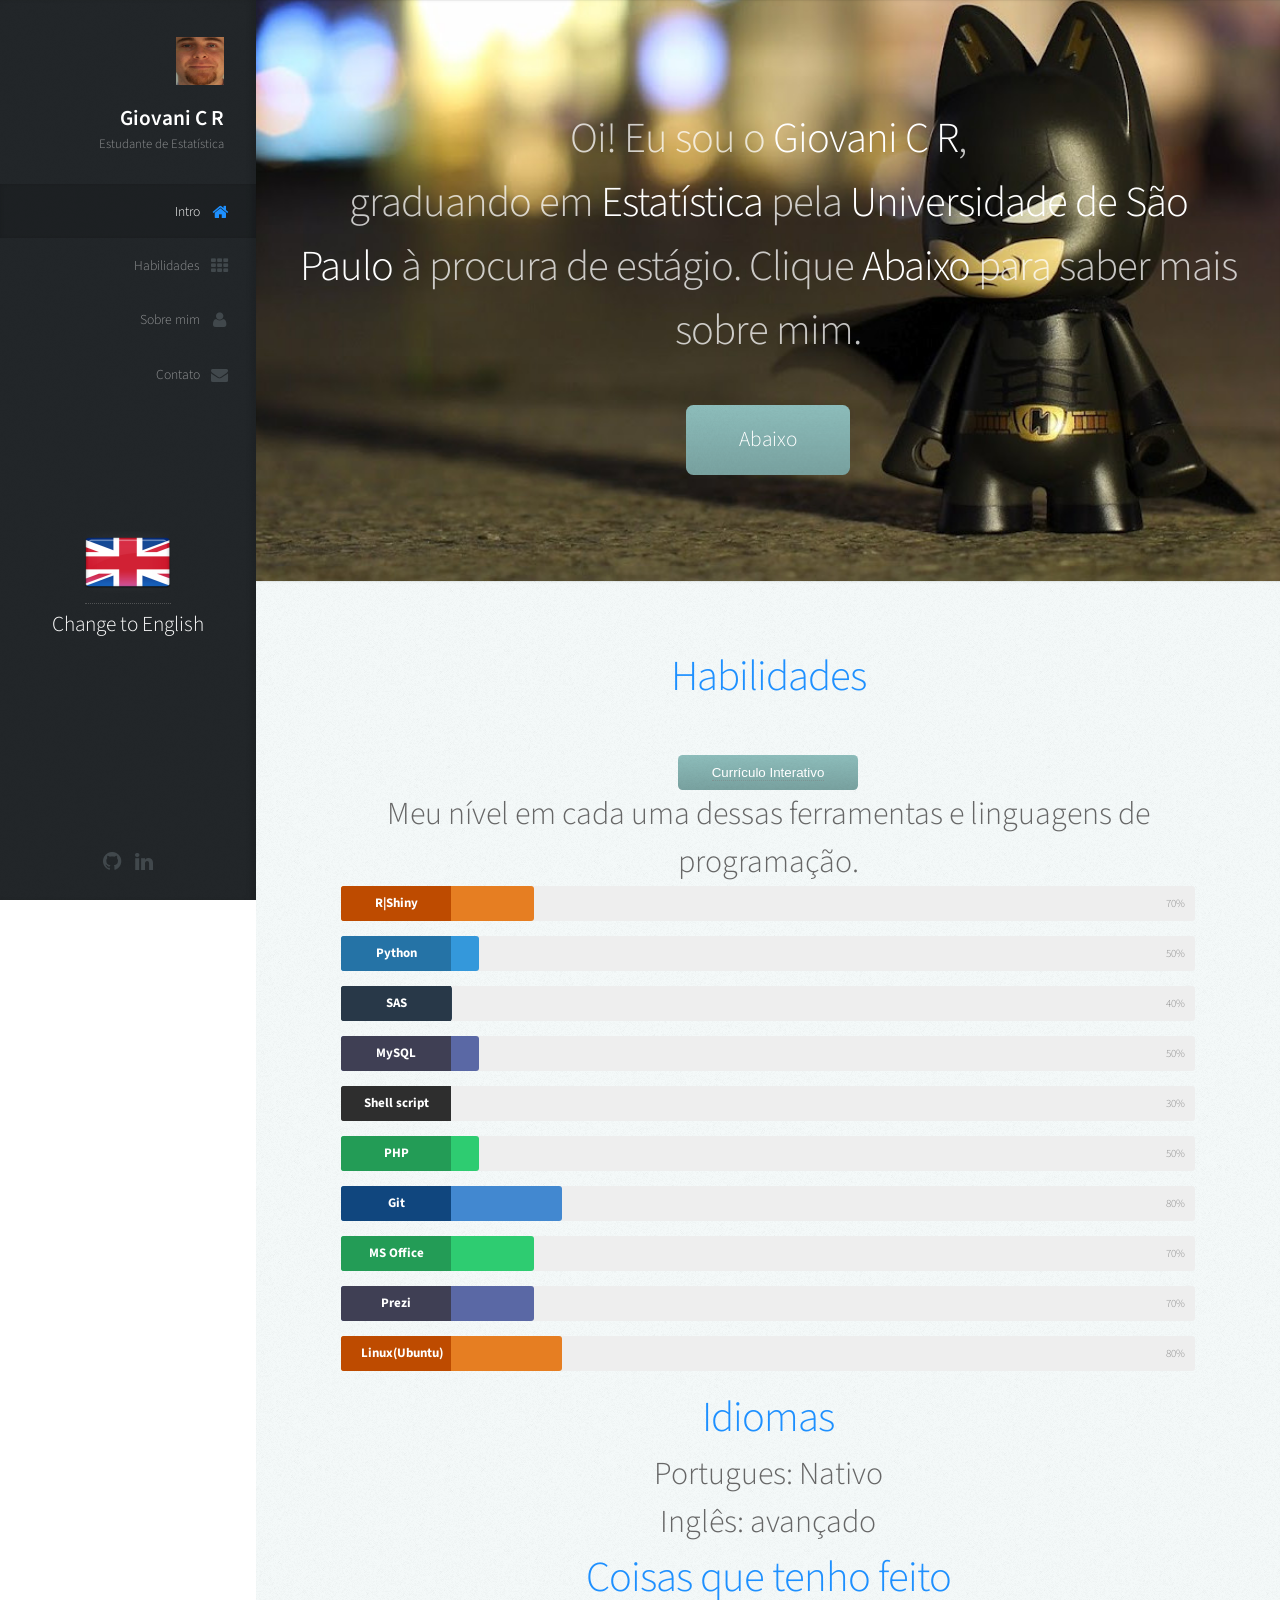
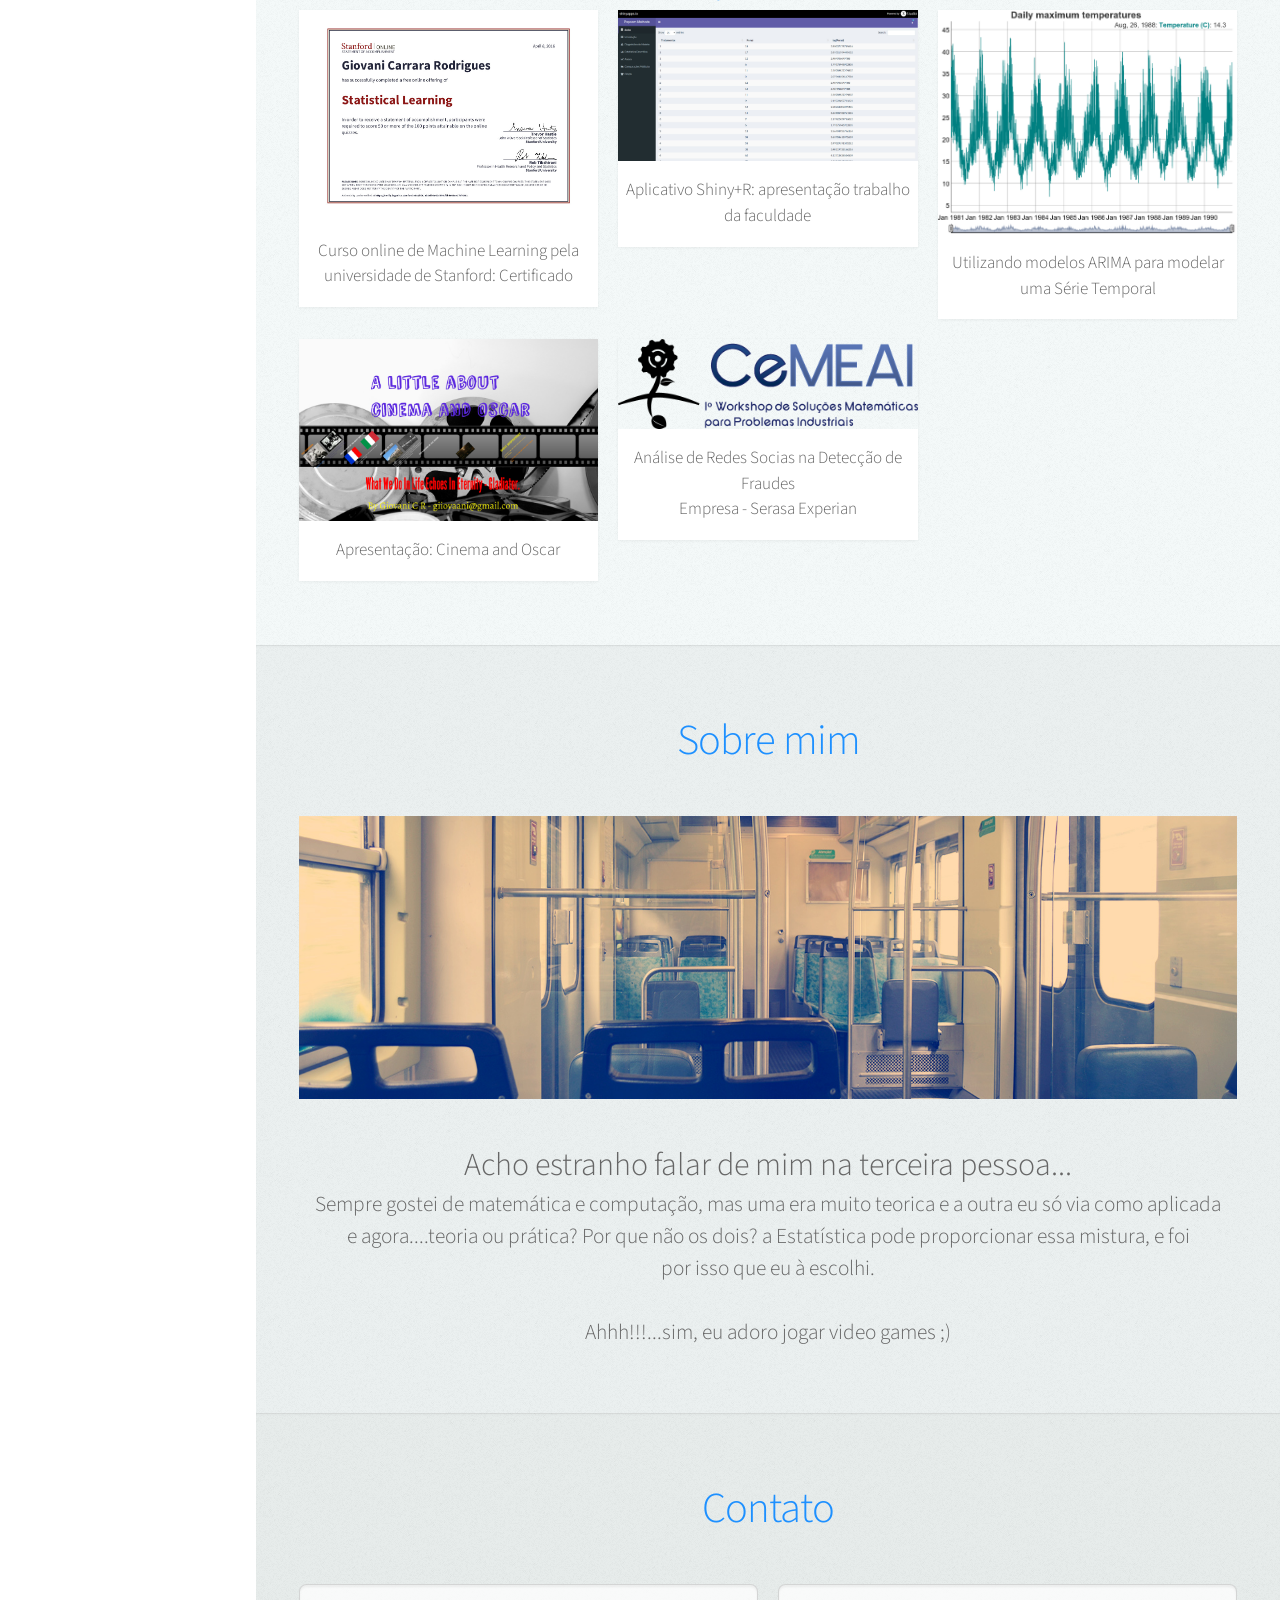
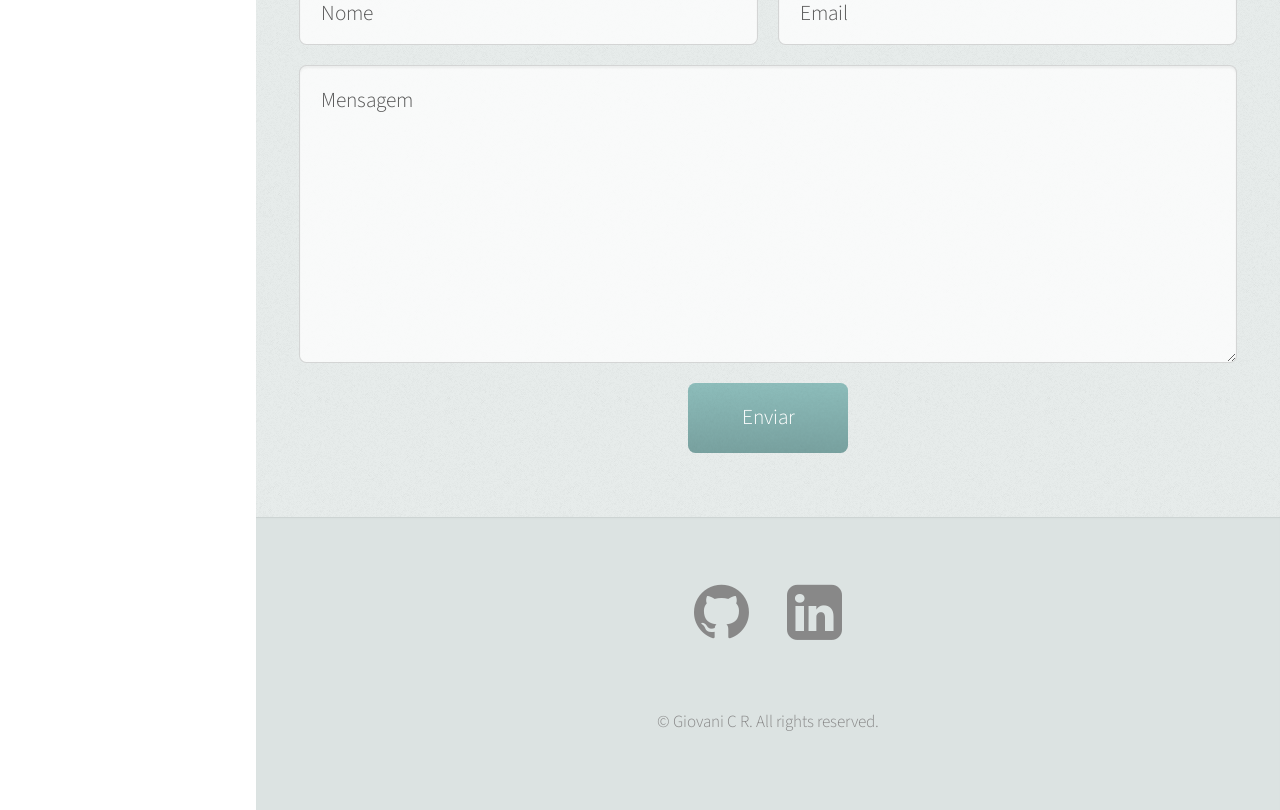
==== commit 6c1ce437: "fix the link to the interactive resume" ====
--- a/index.html
+++ b/index.html
@@ -1,964 +1,335 @@
-<!DOCTYPE html>
-<html lang="en">
-	<head>
-		<link rel="shortcut icon" href="images/gicon.ico" type="image/x-icon"/>
-		<meta http-equiv="content-type" content="text/html; charset=UTF-8" />
-		<meta http-equiv="content-script-type" content="text/javascript" />
-		<meta http-equiv="content-style-type" content="text/css" />
-		<meta http-equiv="content-language" content="nl" />
-
-		<meta name="viewport" content="width=device-width, initial-scale=1.0" />
-
-		<meta name="author" content="Giovani Carrara Rodrigues" />
-		<meta name="description" content="Hi, my names is Giovani C R, I am a undergraduate student in statistics who likes to code." />
-		<meta name="keywords" content="Giovani Carrara Rodrigues, data scientist, statistician, php programer, R, SAS, Shiny" />
-		<meta name="robots" content="index, follow" />
-		<meta name="revisit-after" content="14 days" />
-
-		<title>Giovani Carrara Rodrigues - stati - Interactive Resume</title>
-
-		<!-- Bootstrap core CSS -->
-		<link rel="stylesheet" href="https://maxcdn.bootstrapcdn.com/font-awesome/4.5.0/css/font-awesome.min.css">
-		<link href="http://fonts.googleapis.com/css?family=Open+Sans:300,600,700" rel="stylesheet" type="text/css" />
-		<link href="css/bootstrap.min.css" rel="stylesheet" />
-		<link href="style.css" rel="stylesheet" />
-
-		<link rel="shortcut icon" href="<?= BASE; ?>favicon.ico" type="image/x-icon" />
-		<link rel="icon" href="<?= BASE; ?>favicon.ico" type="image/x-icon" />
-
-		<!--[if lt IE 9]>
-			<script src="js/html5shiv.js"></script>
-			<script src="js/respond.min.js"></script>
-		<![endif]-->
-		<!-- Begin Inspectlet Embed Code -->
-		<script type="text/javascript" id="inspectletjs">
-			window.__insp = window.__insp || [];
-			__insp.push(['wid', 92785244]);
-			(function() {
-				function __ldinsp(){var insp = document.createElement('script'); insp.type = 'text/javascript'; insp.async = true; insp.id = "inspsync"; insp.src = ('https:' == document.location.protocol ? 'https' : 'http') + '://www.inspectlet.com/inspectlet.js'; var x = document.getElementsByTagName('script')[0]; x.parentNode.insertBefore(insp, x); }
-				if (window.attachEvent){
-					window.attachEvent('onload', __ldinsp);
-				}else{
-					window.addEventListener('load', __ldinsp, false);
-				}
-			})();
-		</script>
-		<!-- End Inspectlet Embed Code -->
-	</head>
-	<body data-spy="scroll" data-target="#navbar-example">
-		<div id="top" class="jumbotron" data-src="<?= $current_header['source']; ?>" data-position="<?= $current_header['position']; ?>">
-			<div class="container">
-				<h1>Giovani Carrara Rodrigues</h1>
-				<p class="lead">Interactive Resume</p>
-			</div>
-
-			<div class="overlay"></div>
-
-			<a href="#profile" class="scroll-down">
-				<span class="glyphicon glyphicon-chevron-down"></span>
-			</a>
-		</div>
-
-		<nav class="navbar navbar-default" id="navbar-example" role="navigation">
-			<!-- Brand and toggle get grouped for better mobile display -->
-			<div class="navbar-header">
-				<button type="button" class="navbar-toggle" data-toggle="collapse" data-target=".navbar-ex1-collapse">
-					<span class="sr-only">Toggle navigation</span>
-					<span class="icon-bar"></span>
-					<span class="icon-bar"></span>
-					<span class="icon-bar"></span>
-				</button>
-			</div>
-
-			<!-- Collect the nav links, forms, and other content for toggling -->
-			<div class="collapse navbar-collapse navbar-ex1-collapse">
-				<ul class="nav navbar-nav">
-					<li class="active"><a href="#profile">Profile</a></li>
-					<li><a href="#experiences">Experiences</a></li>
-					<li><a href="#abilities">Abilities</a></li>
-					<li><a href="#projects">Projects</a></li>
-					<li><a href="#contact">Contact</a></li>
-				</ul>
-			</div><!-- /.navbar-collapse -->
-		</nav>
-
-		<div class="background-white">
-			<div id="profile" class="container">
-				<h2>Profile</h2>
-<p class="lead">I am a data scientist who likes to code.</p>
-
-<hr>
-
-<div class="row">
-	<div class="col-md-4">
-		<h3>About me</h3>
-		<p>
-			It sounds a little weird to talk about myself at the third person...
-			So, I'll talk at the first.
-			I always liked math and computation, but one is much theoretical and the other one I just saw in a applied way. So...which one should I choose? theoretical or applied?
-			Why not both? the graduation in statistic can propose this mix, and that's why I chosen this course.
-			Ahhh!!!...I almost forgot, I love to play video games ;)
-		</p>
-	</div>
-	<div class="col-md-4 text-center">
-		<!--
-		<img src="" alt="Giovani Carrara Rodrigues" width="246" height="246">
-		-->
-	</div>
-	<div class="col-md-4">
-		<h3>Details</h3>
-		<p>
-			<strong>Name:</strong><br>
-			Giovani Carara Rodrigues<br>
-			<strong>Location:</strong><br>
-			'São Carlos-SP, Brazil, Earth		</p>
-		<!--twitter button
-		<iframe id="twitter-widget-0" scrolling="no" frameborder="0" allowtransparency="true" class="twitter-follow-button twitter-follow-button-rendered" title="Twitter Follow Button" src="http://platform.twitter.com/widgets/follow_button.0c57aa7774518fa5b28fb8c43d0dc07e.en.html#dnt=false&amp;id=twitter-widget-0&amp;lang=en&amp;screen_name=pascalvgemert&amp;show_count=false&amp;show_screen_name=false&amp;size=l&amp;time=1455987077394" style="position: static; visibility: visible; width: 79px; height: 28px;" data-screen-name="pascalvgemert"></iframe>
-		<script>!function(d,s,id){var js,fjs=d.getElementsByTagName(s)[0],p=/^http:/.test(d.location)?'http':'https';if(!d.getElementById(id)){js=d.createElement(s);js.id=id;js.src=p+'://platform.twitter.com/widgets.js';fjs.parentNode.insertBefore(js,fjs);}}(document, 'script', 'twitter-wjs');</script>
-		-->
-	</div>
-</div>			</div>
-		</div>
-
-
-		<div id="experiences" class="container">
-			<h2>Experiences</h2>
-<p class="lead">
-	“Protons give an atom its identity, electrons its personality.”<br>- Bill Bryson, A short history of nearly everything
-</p>
-
-<hr>
-
-<!--<div class="alert alert-danger">
-	<strong>Looking for an awesome new challenge somewhere in the neighborhood of Den Bosch or Amsterdam as a Creative PHP Web Developer. </strong>
-</div>-->
-
-<h3>Education</h3>
-
-
-<div class="experiences">
-
-	<div class="experience row">
-		<div class="col-md-4">
-			<h4>University of São Paulo</h4>
-			<p class="experience-period">
-				conclusion: december,2016		</p>
-		</div>
-		<div class="col-md-8">
-			<p>
-				<strong>BACHELOR OF STATISTICS</strong>
-				<span class="hidden-phone">
-				</span>
-				<span class="experience-details">
-					<span class="location">
-						<span class="glyphicon glyphicon-map-marker"></span>
-						São Carlos-SP					</span>
-
-
-					<span class="seperator">|</span>
-					<span class="link">
-						<span class="glyphicon glyphicon-link"></span>
-						<a href="http://www5.usp.br/english/?lang=en" target="_blank">http://www5.usp.br/</a>
-					</span>
-
-
-				</span>
-			</p>
-		</div>
-	</div>
-
-</div>
-<h3>Research</h3>
-
-	<div class="experiences">
-		<div class="experience row">
-			<div class="col-md-4">
-				<h4>Methods of estimation</h4>
-				<p class="experience-period">
-					May 2015				-
-					December 2015			</p>
-			</div>
-			<div class="col-md-8">
-				<p>
-					<strong>Poisson-Exponential Distribution:
-						Different Methods of Estimation</strong>
-					<span class="hidden-phone">
-						I worked with the professor Francisco Louzada Neto, where the main goal forthis
-						research was to discovery between 10 classical methods of estimation the best one
-						to estimate the parameters of the Poisson-Exponential distribution and the
-						application of this study was to help the prevention of flood orlack of water at São
-						Carlos city, São Paulo.</span>
-					<span class="experience-details">
-						<span class="location">
-							<span class="glyphicon glyphicon-map-marker"></span>
-							São Carlos-SP					</span>
-
-							<span class="seperator">|</span>
-							<span class="link">
-								<span class="glyphicon glyphicon-link"></span>
-								<a href="http://www.mwstat.com/franciscolouzada/Welcome.html" target="_blank">Professor's website</a>
-							</span>
-
-
-					</span>
-				</p>
-			</div>
-		</div>
-
-
-	</div>
-	<h3>Events</h3>
-		<div class="experiences">
-			<div class="experience row">
-				<div class="col-md-4">
-					<h4>CEMEAI</h4>
-					<p class="experience-period">
-						September 8,9,10 and 11 of 2015</p>
-				</div>
-				<div class="col-md-8">
-					<p>
-						<strong>
-							1&deg; First Brazilian Study Group with Industry</strong>
-						<span class="hidden-phone">
-							Within a team ofresearches and graduation students, we worked to get a statistical
-							model forthe theme ”Fraud Detection from Complex Networks” proposed by
-							SERASA Experian.</span>
-						<span class="experience-details">
-							<span class="location">
-								<span class="glyphicon glyphicon-map-marker"></span>
-								São Carlos-SP					</span>
-
-								<span class="seperator">|</span>
-								<span class="link">
-									<span class="glyphicon glyphicon-link"></span>
-									<a href="http://www.cemeai.icmc.usp.br/1WSMPI/index_en.html" target="_blank">Website of the Event</a>
-								</span>
-
-
-						</span>
-					</p>
-				</div>
-			</div>
-
-
-		</div>
-		<h3>Jobs</h3>
-			<div class="experiences">
-				<div class="experience row">
-					<div class="col-md-4">
-						<h4>Monitor</h4>
-						<p class="experience-period">
-							August 2013 -
-							July 2014 </p>
-					</div>
-					<div class="col-md-8">
-						<p>
-							<strong>
-								Guided Visits To The University of São Paulo Science Museum</strong>
-							<span class="hidden-phone">
-								I worked as monitor, where with my coworkers ourjob was to coordinate, make
-								presentations and explain each museum area from the CDCC(USP).</span>
-							<span class="experience-details">
-								<span class="location">
-									<span class="glyphicon glyphicon-map-marker"></span>
-									São Carlos-SP					</span>
-
-									<span class="seperator">|</span>
-									<span class="link">
-										<span class="glyphicon glyphicon-link"></span>
-										<a href="http://www.cdcc.usp.br/" target="_blank">http://www.cdcc.usp.br</a>
-									</span>
-
-
-							</span>
-						</p>
-					</div>
-				</div>
-
-
-			</div>
-
-			<div class="experiences">
-				<div class="experience row">
-					<div class="col-md-4">
-						<h4>Internship</h4>
-						<p class="experience-period">
-							 February 2016 -
-							Current </p>
-					</div>
-					<div class="col-md-8">
-						<p>
-							<strong>
-								Statistical web app developer at ICMC-USP</strong>
-							<span class="hidden-phone">
-								This is my current job where I am  developing web app with focus at statistics, I am using the R|shiny,
-								php, and python very often in order to do several apps.</span>
-							<span class="experience-details">
-								<span class="location">
-									<span class="glyphicon glyphicon-map-marker"></span>
-									São Carlos-SP					</span>
-
-									<span class="seperator">|</span>
-									<span class="link">
-										<span class="glyphicon glyphicon-link"></span>
-										<a href="http://icmc.usp.br/Portal/" target="_blank">http://icmc.usp.br</a>
-									</span>
-
-
-							</span>
-						</p>
-					</div>
-				</div>
-
-
-			</div>
-
-
-
-		</div>
-
-		<div class="background-white">
-			<div id="abilities" class="container">
-				<h2>Abilities</h2>
-<p class="lead">
-	“Life without knowledge is death in disguise.”<br>- Talib Kweli
-</p>
-
-<hr>
-
-<h3>Skills</h3>
-
-<div class="row">
-
-
-	<div class="col-md-6">
-		<ul class="no-bullets">
-
-
-			<li>
-				<span class="ability-title">R</span>
-				<span class="ability-score">
-
-
-					<span class="glyphicon glyphicon-star filled"></span>
-
-
-					<span class="glyphicon glyphicon-star filled"></span>
-
-
-					<span class="glyphicon glyphicon-star filled"></span>
-
-
-					<span class="glyphicon glyphicon-star filled"></span>
-
-
-					<span class="glyphicon glyphicon-star"></span>
-
-
-				</span>
-			</li>
-
-
-
-			<li>
-				<span class="ability-title">SAS</span>
-				<span class="ability-score">
-
-
-					<span class="glyphicon glyphicon-star filled"></span>
-
-
-					<span class="glyphicon glyphicon-star filled"></span>
-
-
-					<span class="glyphicon glyphicon-star filled"></span>
-
-
-					<span class="glyphicon glyphicon-star "></span>
-
-
-					<span class="glyphicon glyphicon-star "></span>
-
-
-				</span>
-			</li>
-
-			<li>
-				<span class="ability-title">Python</span>
-				<span class="ability-score">
-
-
-					<span class="glyphicon glyphicon-star filled"></span>
-
-
-					<span class="glyphicon glyphicon-star filled"></span>
-
-
-					<span class="glyphicon glyphicon-star filled"></span>
-
-
-					<span class="glyphicon glyphicon-star "></span>
-
-
-					<span class="glyphicon glyphicon-star "></span>
-
-
-				</span>
-			</li>
-
-			<li>
-				<span class="ability-title">PHP</span>
-				<span class="ability-score">
-
-
-					<span class="glyphicon glyphicon-star filled"></span>
-
-
-					<span class="glyphicon glyphicon-star filled"></span>
-
-
-					<span class="glyphicon glyphicon-star filled"></span>
-
-
-					<span class="glyphicon glyphicon-star "></span>
-
-
-					<span class="glyphicon glyphicon-star "></span>
-
-
-				</span>
-			</li>
-
-
-
-			<li>
-				<span class="ability-title">HTML(5)</span>
-				<span class="ability-score">
-
-
-					<span class="glyphicon glyphicon-star filled"></span>
-
-
-					<span class="glyphicon glyphicon-star filled"></span>
-
-
-					<span class="glyphicon glyphicon-star filled"></span>
-
-
-					<span class="glyphicon glyphicon-star filled"></span>
-
-
-					<span class="glyphicon glyphicon-star "></span>
-
-
-				</span>
-			</li>
-
-
-
-			<li>
-				<span class="ability-title">CSS(3)</span>
-				<span class="ability-score">
-
-
-					<span class="glyphicon glyphicon-star filled"></span>
-
-
-					<span class="glyphicon glyphicon-star filled"></span>
-
-
-					<span class="glyphicon glyphicon-star filled"></span>
-
-
-					<span class="glyphicon glyphicon-star "></span>
-
-
-					<span class="glyphicon glyphicon-star "></span>
-
-
-				</span>
-			</li>
-
-			<li>
-				<span class="ability-title">javascript</span>
-				<span class="ability-score">
-
-
-					<span class="glyphicon glyphicon-star filled"></span>
-
-
-					<span class="glyphicon glyphicon-star filled"></span>
-
-
-					<span class="glyphicon glyphicon-star "></span>
-
-
-					<span class="glyphicon glyphicon-star "></span>
-
-
-					<span class="glyphicon glyphicon-star "></span>
-
-
-				</span>
-			</li>
-
-			<li>
-				<span class="ability-title">Git</span>
-				<span class="ability-score">
-
-
-					<span class="glyphicon glyphicon-star filled"></span>
-
-
-					<span class="glyphicon glyphicon-star filled"></span>
-
-
-					<span class="glyphicon glyphicon-star filled"></span>
-
-
-					<span class="glyphicon glyphicon-star filled"></span>
-
-
-					<span class="glyphicon glyphicon-star "></span>
-
-
-				</span>
-			</li>
-
-		</ul>
-	</div>
-	<div class="col-md-6">
-		<ul class="no-bullets">
-
-
-
-			<li>
-				<span class="ability-title">R | Shiny</span>
-				<span class="ability-score">
-
-
-					<span class="glyphicon glyphicon-star filled"></span>
-
-
-					<span class="glyphicon glyphicon-star filled"></span>
-
-
-					<span class="glyphicon glyphicon-star filled"></span>
-
-
-					<span class="glyphicon glyphicon-star filled"></span>
-
-
-					<span class="glyphicon glyphicon-star "></span>
-
-
-				</span>
-			</li>
-
-
-
-			<li>
-				<span class="ability-title">Prezi</span>
-				<span class="ability-score">
-
-
-					<span class="glyphicon glyphicon-star filled"></span>
-
-
-					<span class="glyphicon glyphicon-star filled"></span>
-
-
-					<span class="glyphicon glyphicon-star filled"></span>
-
-
-					<span class="glyphicon glyphicon-star filled"></span>
-
-
-					<span class="glyphicon glyphicon-star filled"></span>
-
-
-				</span>
-			</li>
-
-			<li>
-				<span class="ability-title">Python | Anaconda</span>
-				<span class="ability-score">
-
-
-					<span class="glyphicon glyphicon-star filled"></span>
-
-
-					<span class="glyphicon glyphicon-star filled"></span>
-
-
-					<span class="glyphicon glyphicon-star filled"></span>
-
-
-					<span class="glyphicon glyphicon-star "></span>
-
-
-					<span class="glyphicon glyphicon-star "></span>
-
-
-				</span>
-			</li>
-
-			<li>
-				<span class="ability-title">MySQL</span>
-				<span class="ability-score">
-
-
-					<span class="glyphicon glyphicon-star filled"></span>
-
-
-					<span class="glyphicon glyphicon-star filled"></span>
-
-
-					<span class="glyphicon glyphicon-star filled"></span>
-
-
-					<span class="glyphicon glyphicon-star "></span>
-
-
-					<span class="glyphicon glyphicon-star "></span>
-
-
-				</span>
-			</li>
-
-
-
-			<li>
-				<span class="ability-title">Machine Learning</span>
-				<span class="ability-score">
-
-
-					<span class="glyphicon glyphicon-star filled"></span>
-
-
-					<span class="glyphicon glyphicon-star filled"></span>
-
-
-					<span class="glyphicon glyphicon-star filled"></span>
-
-
-					<span class="glyphicon glyphicon-star filled"></span>
-
-
-					<span class="glyphicon glyphicon-star "></span>
-
-
-				</span>
-			</li>
-
-
-
-			<li>
-				<span class="ability-title">MS Office</span>
-				<span class="ability-score">
-
-
-					<span class="glyphicon glyphicon-star filled"></span>
-
-
-					<span class="glyphicon glyphicon-star filled"></span>
-
-
-					<span class="glyphicon glyphicon-star filled"></span>
-
-
-					<span class="glyphicon glyphicon-star filled"></span>
-
-
-					<span class="glyphicon glyphicon-star "></span>
-
-
-				</span>
-			</li>
-
-			<li>
-				<span class="ability-title">Linux(Ubuntu)</span>
-				<span class="ability-score">
-
-
-					<span class="glyphicon glyphicon-star filled"></span>
-
-
-					<span class="glyphicon glyphicon-star filled"></span>
-
-
-					<span class="glyphicon glyphicon-star filled"></span>
-
-
-					<span class="glyphicon glyphicon-star filled"></span>
-
-
-					<span class="glyphicon glyphicon-star "></span>
-
-
-				</span>
-			</li>
-
-			<li>
-				<span class="ability-title">OpenShift</span>
-				<span class="ability-score">
-
-
-					<span class="glyphicon glyphicon-star filled"></span>
-
-
-					<span class="glyphicon glyphicon-star filled"></span>
-
-
-					<span class="glyphicon glyphicon-star "></span>
-
-
-					<span class="glyphicon glyphicon-star "></span>
-
-
-					<span class="glyphicon glyphicon-star "></span>
-
-
-				</span>
-			</li>
-
-		</ul>
-	</div>
-
-
-</div>
-<!--
-<div class="text-center project-referal">
-	<p>This project is build on a custom made PHP framework.</p>
-	<a href="https://github.com/pascalvgemert/resume" class="btn btn-primary" target="_blank">See project on Github</a>
-</div>
--->
-
-<hr>
-
-<h3>Languages</h3>
-
-<div class="row">
-
-
-	<div class="col-md-6">
-		<ul class="no-bullets">
-
-			<li>
-				<span class="ability-title">English (Advanced)</span>
-				<span class="ability-score">
-
-
-					<span class="glyphicon glyphicon-star filled"></span>
-
-
-					<span class="glyphicon glyphicon-star filled"></span>
-
-
-					<span class="glyphicon glyphicon-star filled"></span>
-
-
-					<span class="glyphicon glyphicon-star filled"></span>
-
-
-					<span class="glyphicon glyphicon-star "></span>
-
-
-				</span>
-			</li>
-
-
-
-		</ul>
-	</div>
-	<div class="col-md-6">
-		<ul class="no-bullets">
-
-
-
-			<li>
-				<span class="ability-title">Portuguese (Mother tongue)</span>
-				<span class="ability-score">
-
-
-					<span class="glyphicon glyphicon-star filled"></span>
-
-
-					<span class="glyphicon glyphicon-star filled"></span>
-
-
-					<span class="glyphicon glyphicon-star filled"></span>
-
-
-					<span class="glyphicon glyphicon-star filled"></span>
-
-
-					<span class="glyphicon glyphicon-star filled"></span>
-
-
-				</span>
-			</li>
-
-		</ul>
-	</div>
-
-
-</div>
-
-<hr>
-
-</div>
-
-	</div>
-	<div id="projects" class="container">
-		<h2>Projects</h2>
-<p class="lead">
-Some things I have done so far.
-</p>
-
-<hr>
-
-
-<div class="row">
-
-	<div class="col-md-6 col-sm-12 col-xs-12">
-		<figure class="effect">
-			<img src="images/ml.jpg" alt=" Machine Learning">
-
-			<figcaption>
-				<h3>Machine Learning</h3>
-				<p>One of the best online courses of machine learning. This course is provided by the Stanford University</p>
-				<p><strong>Tags:</strong> <br>Statistical Learning, Machine Learning, R</p>
-				<a href="https://prod-cert-bucket.s3.amazonaws.com/downloads/0ac10465bd91474a9025435c24e628e7/Statement.pdf" target="_blank">View more</a>
-				<span class="icon">
-					<span class="glyphicon glyphicon-new-window"></span>
-				</span>
-			</figcaption>
-		</figure>
-	</div>
-
-<div class="col-md-6 col-sm-12 col-xs-12">
-	<figure class="effect">
-		<img src="images/popcorn.jpg" alt=" shiny popcorn">
-
-		<figcaption>
-			<h3>R|Shiny:Popcorn</h3>
-			<p>Popcorn, a study about how good the popcorn brand are.</p>
-			<p><strong>Tags:</strong> <br>Development, shiny, Anova</p>
-			<a href="https://slardardetenis.shinyapps.io/popcorn/" target="_blank">View more</a>
-			<span class="icon">
-				<span class="glyphicon glyphicon-new-window"></span>
-			</span>
-		</figcaption>
-	</figure>
-</div>
-
-<div class="col-md-6 col-sm-12 col-xs-12">
-	<figure class="effect">
-		<img src="images/serasa.jpg" alt="Serasa Event">
-
-		<figcaption>
-			<h3>1&deg; First Brazilian</h3>
-			<p>study group with industry</p>
-			<p><strong>Tags:</strong> <br>Design, Development, SEMEAI, SERASA</p>
-			<a href="https://drive.google.com/file/d/0BzP9JsgEYqpmaDk1R0lDbWpuTjg/view" target="_blank">View more</a>
-			<span class="icon">
-				<span class="glyphicon glyphicon-new-window"></span>
-			</span>
-		</figcaption>
-	</figure>
-</div>
-
-
-<div class="col-md-6 col-sm-12 col-xs-12">
-	<figure class="effect">
-		<img src="images/cineprezi.jpg" alt="Prezi cinema oscar">
-
-		<figcaption>
-			<h3>Prezi</h3>
-			<p>A little about te cinema and oscar</p>
-			<p><strong>Tags:</strong> <br>Development, Prezi, Cinema, Oscar</p>
-			<a href="https://prezi.com/oxouivof-lnv/cinema-and-oscar/" target="_blank">View more</a>
-			<span class="icon">
-				<span class="glyphicon glyphicon-new-window"></span>
-			</span>
-		</figcaption>
-	</figure>
-</div>
-
-<div class="col-md-6 col-sm-12 col-xs-12">
-	<figure class="effect">
-		<img src="images/ts2.jpg" alt="time series arima models">
-
-		<figcaption>
-			<h3>Fitting a time-series at R</h3>
-			<p>Arima models: Daily maximum temperatures in Melbourne</p>
-			<p><strong>Tags:</strong> <br>Development, Bootstrap, Wordpress</p>
-			<a href="http://rpubs.com/Giovani/ts4" target="_blank">View more</a>
-			<span class="icon">
-				<span class="glyphicon glyphicon-new-window"></span>
-			</span>
-		</figcaption>
-	</figure>
-</div>
-
-
-
-</div>
-
-	</div>
-
-	<div class="background-gray">
-		<div id="contact" class="container">
-			<h2>Contact</h2>
-<p class="lead">
-“If I had asked people what they wanted, they would have said faster horses. ”<br>- Henry Ford
-</p>
-
-<hr>
-
-<div class="row">
-<div class="col-md-6">
-	<ul class="no-bullets">
-		<li>
-			<a href="https://github.com/Slardardetenis" target="_blank">
-				<span class=""><i class="fa fa-github fa-3x"></i></span>
-				https://github.com/Slardardetenis				</a>
-		</li>
-	</ul>
-</div>
-<div class="col-md-6">
-	<ul class="no-bullets">
-		<li>
-			<a href="https://www.linkedin.com/in/giovanicr" target="_blank">
-				<span class=""><i class="fa fa-linkedin-square fa-3x"></i></span>
-				https://www.linkedin.com/in/giovanicr				</a>
-		</li>
-	</ul>
-</div>
-</div>
-
-<hr>
-
-	</div>
-	</div>
-
-		<!-- Bootstrap core JavaScript -->
-		<script type="text/javascript" src="http://ajax.googleapis.com/ajax/libs/jquery/1.10.2/jquery.min.js"></script>
-		<script type="text/javascript" src="js/script.js"></script>
-		<script type="text/javascript" src="js/bootstrap.min.js"></script>
-
-		<!-- Google Analytics -->
-		<script type="text/javascript">
-		  var _gaq = _gaq || [];
-		  _gaq.push(['_setAccount', 'UA-3361587-8']);
-		  _gaq.push(['_trackPageview']);
-
-		  (function() {
-			var ga = document.createElement('script'); ga.type = 'text/javascript'; ga.async = true;
-			ga.src = ('https:' == document.location.protocol ? 'https://ssl' : 'http://www') + '.google-analytics.com/ga.js';
-			var s = document.getElementsByTagName('script')[0]; s.parentNode.insertBefore(ga, s);
-		  })();
-		</script>
-	</body>
-</html>
+<!DOCTYPE HTML>
+<!--
+	Prologue by HTML5 UP
+	html5up.net | @n33co
+	Free for personal and commercial use under the CCA 3.0 license (html5up.net/license)
+-->
+<html>
+	<head>
+		<link rel="shortcut icon" href="images/gicon.ico" type="image/x-icon"/>
+		<title>Giovani Carrara Rodrigues</title>
+		<meta charset="utf-8" />
+		<meta name="viewport" content="width=device-width, initial-scale=1" />
+		<!--[if lte IE 8]><script src="assets/js/ie/html5shiv.js"></script><![endif]-->
+		<link rel="stylesheet" href="assets/css/main.css" />
+		<link rel="stylesheet" href="bar.css" />
+
+		<!--[if lte IE 8]><link rel="stylesheet" href="assets/css/ie8.css" /><![endif]-->
+		<!--[if lte IE 9]><link rel="stylesheet" href="assets/css/ie9.css" /><![endif]-->
+	</head>
+	<body>
+
+		<!-- Header -->
+			<div id="header">
+
+				<div class="top">
+
+					<!-- Logo -->
+						<div id="logo">
+							<span class="image avatar48"><img src="images/face.jpg" alt="" /></span>
+							<h1 id="title">Giovani C R</h1>
+							<p>Estudante de Estatística</p>
+						</div>
+
+					<!-- Nav -->
+						<nav id="nav">
+							<!--
+
+								Prologue's nav expects links in one of two formats:
+
+								1. Hash link (scrolls to a different section within the page)
+
+								   <li><a href="#foobar" id="foobar-link" class="icon fa-whatever-icon-you-want skel-layers-ignoreHref"><span class="label">Foobar</span></a></li>
+
+								2. Standard link (sends the user to another page/site)
+
+								   <li><a href="http://foobar.tld" id="foobar-link" class="icon fa-whatever-icon-you-want"><span class="label">Foobar</span></a></li>
+
+							-->
+							<ul>
+								<li><a href="#top" id="top-link" class="skel-layers-ignoreHref"><span class="icon fa-home">Intro</span></a></li>
+								<li><a href="#portfolio" id="portfolio-link" class="skel-layers-ignoreHref"><span class="icon fa-th">Habilidades</span></a></li>
+								<li><a href="#about" id="about-link" class="skel-layers-ignoreHref"><span class="icon fa-user">Sobre mim</span></a></li>
+								<li><a href="#contact" id="contact-link" class="skel-layers-ignoreHref"><span class="icon fa-envelope">Contato</span></a></li>
+							</ul>
+
+
+							<div class="lang">
+									<a href="index2.html"><img src="images/uk.png" alt=""/></a>
+									<a href="index2.html"><p>Change to English</p></a>
+
+							</div>
+
+						</nav>
+
+				</div>
+
+				<div class="bottom">
+
+					<!-- Social Icons -->
+						<ul class="icons">
+							<!--
+							<li><a href="#" class="icon fa-twitter"><span class="label">Twitter</span></a></li>
+							<li><a href="#" class="icon fa-facebook"><span class="label">Facebook</span></a></li>
+						-->
+							<li><a href="https://github.com/Slardardetenis" target="_blank" class="icon fa-github"><span class="label">Github</span></a></li>
+							<li><a href="https://br.linkedin.com/pub/giovani-carrara-rodrigues/b8/93b/70" target="_blank" class="icon fa-linkedin"><span class="label">Linkedin</span></a></li>
+							<!--<li><a href="#" class="icon fa-envelope"><span class="label">Email</span></a></li>-->
+						</ul>
+
+				</div>
+
+			</div>
+
+		<!-- Main -->
+			<div id="main">
+
+				<!-- Intro -->
+					<section id="top" class="one dark cover">
+						<div class="container">
+
+							<header>
+								<h2 class="alt">Oi! Eu sou o <strong>Giovani C R</strong>,<br> graduando em
+									<strong>Estatística</strong> pela <strong>Universidade de São Paulo</strong>
+								 	à procura de estágio. Clique <strong>Abaixo</strong> para saber mais sobre mim.
+								</h2>
+								<p></p>
+							</header>
+
+							<footer>
+								<a href="#portfolio" class="button scrolly">Abaixo</a>
+							</footer>
+
+						</div>
+					</section>
+
+				<!-- Portfolio -->
+					<section id="portfolio"  class="two">
+						<div class="container">
+
+							<header>
+								<h2 style="color:#1E90FF">Habilidades</h2>
+							</header>
+
+							<button type="button" class="btn btn-primary-outline btn-lg"><a target="_blank" href="http://slardardetenis.github.io/iresume">Currículo Interativo</a></button>
+
+
+							<h3>Meu nível em cada uma dessas ferramentas e linguagens de programação.</h3>
+
+				<div class="container">
+			<!-- Bar Skills -->
+			<div class="skillbar clearfix " data-percent="70%">
+				<div class="skillbar-title" style="background: #d35400;"><span>R|Shiny</span></div>
+				<div class="skillbar-bar" style="background: #e67e22;"></div>
+				<div class="skill-bar-percent">70%</div>
+			</div> <!-- End Skill Bar -->
+
+			<div class="skillbar clearfix " data-percent="50%">
+				<div class="skillbar-title" style="background: #2980b9;"><span>Python</span></div>
+				<div class="skillbar-bar" style="background: #3498db;"></div>
+				<div class="skill-bar-percent">50%</div>
+			</div> <!-- End Skill Bar -->
+
+			<div class="skillbar clearfix " data-percent="40%">
+				<div class="skillbar-title" style="background: #2c3e50;"><span>SAS</span></div>
+				<div class="skillbar-bar" style="background: #2c3e50;"></div>
+				<div class="skill-bar-percent">40%</div>
+			</div> <!-- End Skill Bar -->
+
+			<div class="skillbar clearfix " data-percent="50%">
+				<div class="skillbar-title" style="background: #46465e;"><span>MySQL</span></div>
+				<div class="skillbar-bar" style="background: #5a68a5;"></div>
+				<div class="skill-bar-percent">50%</div>
+			</div> <!-- End Skill Bar -->
+
+			<div class="skillbar clearfix " data-percent="30%">
+				<div class="skillbar-title" style="background: #333333;"><span>Shell script</span></div>
+				<div class="skillbar-bar" style="background: #525252;"></div>
+				<div class="skill-bar-percent">30%</div>
+			</div> <!-- End Skill Bar -->
+
+			<div class="skillbar clearfix " data-percent="50%">
+				<div class="skillbar-title" style="background: #27ae60;"><span>PHP</span></div>
+				<div class="skillbar-bar" style="background: #2ecc71;"></div>
+				<div class="skill-bar-percent">50%</div>
+			</div> <!-- End Skill Bar -->
+
+			<div class="skillbar clearfix " data-percent="80%">
+				<div class="skillbar-title" style="background: #124e8c;"><span>Git</span></div>
+				<div class="skillbar-bar" style="background: #4288d0;"></div>
+				<div class="skill-bar-percent">80%</div>
+			</div> <!-- End Skill Bar -->
+
+			<div class="skillbar clearfix " data-percent="70%">
+				<div class="skillbar-title" style="background: #27ae60;"><span>MS Office</span></div>
+				<div class="skillbar-bar" style="background: #2ecc71;"></div>
+				<div class="skill-bar-percent">70%</div>
+			</div> <!-- End Skill Bar -->
+
+			<div class="skillbar clearfix " data-percent="70%">
+				<div class="skillbar-title" style="background: #46465e;"><span>Prezi</span></div>
+				<div class="skillbar-bar" style="background: #5a68a5;"></div>
+				<div class="skill-bar-percent">70%</div>
+			</div> <!-- End Skill Bar -->
+
+			<div class="skillbar clearfix " data-percent="80%">
+				<div class="skillbar-title" style="background: #d35400;"><span>Linux(Ubuntu)</span></div>
+				<div class="skillbar-bar" style="background: #e67e22;"></div>
+				<div class="skill-bar-percent">80%</div>
+			</div> <!-- End Skill Bar -->
+
+
+			</div>
+
+
+							<h2 style="color:#1E90FF">Idiomas</h2>
+							<h3>Portugues: Nativo</h3>
+							<h3>Inglês: avançado</h3>
+
+							<h2 style="color:#1E90FF">Coisas que tenho feito</h2>
+
+							<div class="row">
+								<div class="4u 12u$(mobile)">
+									<article class="item">
+										<a href="https://prod-cert-bucket.s3.amazonaws.com/downloads/0ac10465bd91474a9025435c24e628e7/Statement.pdf" target="_blank" class="image fit"><img src="images/ml.jpg" alt="" /></a>
+										<header>
+											<h3>Curso online de Machine Learning pela universidade de Stanford: Certificado</h3>
+										</header>
+									</article>
+								</div>
+
+								<div class="4u 12u$(mobile)">
+									<article class="item">
+										<a href="https://slardardetenis.shinyapps.io/popcorn" target="_blank" class="image fit"><img src="images/popcorn.jpg" alt="" /></a>
+										<header>
+											<h3>Aplicativo Shiny+R: apresentação trabalho da faculdade</h3>
+										</header>
+									</article>
+								</div>
+
+								<div class="4u 12u$(mobile)">
+									<article class="item">
+										<a href="http://rpubs.com/Giovani/ts4" target="_blank" class="image fit"><img src="images/ts2.jpg" alt="" /></a>
+										<header>
+											<h3>Utilizando modelos ARIMA para modelar uma Série Temporal</h3>
+										</header>
+									</article>
+								</div>
+
+
+
+								<div class="row">
+
+
+									<div class="4u 12u$(mobile)">
+										<article class="item">
+											<a href="https://prezi.com/oxouivof-lnv/cinema-and-oscar/" target="_blank" class="image fit"><img src="images/cineprezi.jpg" alt="" /></a>
+											<header>
+												<h3>Apresentação: Cinema and Oscar</h3>
+											</header>
+										</article>
+									</div>
+
+									<div class="4u 12u$(mobile)">
+										<article class="item">
+											<a href="https://drive.google.com/file/d/0BzP9JsgEYqpmaDk1R0lDbWpuTjg/view" target="_blank" class="image fit"><img src="images/serasa.png" alt="" /></a>
+											<header>
+												<h3> Análise de Redes Socias na Detecção de Fraudes</h3>
+												<h3>Empresa - Serasa Experian</h3>
+											</header>
+										</article>
+									</div>
+
+
+								</div>
+
+
+						</div>
+					</section>
+
+				<!-- About Me -->
+					<section id="about" class="three">
+						<div class="container">
+
+							<header>
+								<h2 style="color:#1E90FF">Sobre mim</h2>
+							</header>
+
+							<a class="image featured"><img src="images/pic08.jpg" alt="" /></a>
+							<h3>Acho estranho falar de mim na terceira pessoa...</h3>
+							<h4>
+							Sempre gostei de matemática e computação, mas uma  era muito teorica e a outra eu só via como aplicada<br>
+							e agora....teoria ou prática? Por que não os dois? a Estatística pode proporcionar essa mistura, e foi <br>
+							por isso que eu à escolhi.<br>
+							<br>
+							Ahhh!!!...sim, eu adoro jogar video games ;)
+							</h4>
+
+						</div>
+					</section>
+
+				<!-- Contact -->
+					<section id="contact" class="four">
+						<div class="container">
+
+							<header>
+								<h2 style="color:#1E90FF">Contato</h2>
+							</header>
+
+							<form method="post" action="http://formtoemail.com/user_forms.php">
+								<input type="hidden" name="user_id" value="RZK4C8CH17EDMWD8L60G">
+								<input type="hidden" name="form_id" value="1">
+								<div class="row">
+									<div class="6u 12u$(mobile)"><input type="text" name="name" placeholder="Nome" /></div>
+									<div class="6u$ 12u$(mobile)"><input type="text" name="email" placeholder="Email" /></div>
+									<div class="12u$">
+										<textarea name="message" placeholder="Mensagem"></textarea>
+									</div>
+									<div class="12u$">
+										<input type="submit" value="Enviar" />
+									</div>
+								</div>
+							</form>
+
+						</div>
+					</section>
+
+			</div>
+
+		<!-- Footer -->
+			<div id="footer">
+				<div class="col-md-6">
+					<ul class="icons">
+						<li><a href="https://github.com/Slardardetenis" target="_blank" class="icon fa-github fa-3x"><span class="label">Github</span></a></li>
+						<li><a href="https://br.linkedin.com/pub/giovani-carrara-rodrigues/b8/93b/70" target="_blank" class="icon fa-linkedin-square fa-3x"><span class="label">Linkedin</span></a></li>
+					</ul>
+				</div>
+
+				<!-- Copyright -->
+				<ul class="copyright">
+					<li>&copy; Giovani C R. All rights reserved.</li>
+				</ul>
+
+
+			</div>
+
+		<!-- Scripts -->
+			<script src="assets/js/jquery.min.js"></script>
+			<script src="assets/js/jquery.scrolly.min.js"></script>
+			<script src="assets/js/jquery.scrollzer.min.js"></script>
+			<script src="assets/js/skel.min.js"></script>
+			<script src="assets/js/util.js"></script>
+			<!--[if lte IE 8]><script src="assets/js/ie/respond.min.js"></script><![endif]-->
+			<script src="assets/js/main.js"></script>
+			<script>
+			jQuery(document).ready(function(){
+				jQuery('.skillbar').each(function(){
+					jQuery(this).find('.skillbar-bar').animate({
+						width:jQuery(this).attr('data-percent')
+					},6000);
+				});
+			});
+			</script>
+
+	</body>
+</html>
--- a/assets/css/main.css
+++ b/assets/css/main.css
@@ -0,0 +1,2562 @@
+@import url("font-awesome.min.css");
+@import url("http://fonts.googleapis.com/css?family=Source+Sans+Pro:300,300italic,400,600");
+
+/*
+	Prologue by HTML5 UP
+	html5up.net | @n33co
+	Free for personal and commercial use under the CCA 3.0 license (html5up.net/license)
+*/
+
+/* Reset */
+
+	html, body, div, span, applet, object, iframe, h1, h2, h3, h4, h5, h6, p, blockquote, pre, a, abbr, acronym, address, big, cite, code, del, dfn, em, img, ins, kbd, q, s, samp, small, strike, strong, sub, sup, tt, var, b, u, i, center, dl, dt, dd, ol, ul, li, fieldset, form, label, legend, table, caption, tbody, tfoot, thead, tr, th, td, article, aside, canvas, details, embed, figure, figcaption, footer, header, hgroup, menu, nav, output, ruby, section, summary, time, mark, audio, video {
+		margin: 0;
+		padding: 0;
+		border: 0;
+		font-size: 100%;
+		font: inherit;
+		vertical-align: baseline;
+	}
+
+	article, aside, details, figcaption, figure, footer, header, hgroup, menu, nav, section {
+		display: block;
+	}
+
+	body {
+		line-height: 1;
+	}
+
+	ol, ul {
+		list-style: none;
+	}
+
+	blockquote, q {
+		quotes: none;
+	}
+
+	blockquote:before, blockquote:after, q:before, q:after {
+		content: '';
+		content: none;
+	}
+
+	table {
+		border-collapse: collapse;
+		border-spacing: 0;
+	}
+
+	body {
+		-webkit-text-size-adjust: none;
+	}
+
+/* Box Model */
+
+	*, *:before, *:after {
+		-moz-box-sizing: border-box;
+		-webkit-box-sizing: border-box;
+		box-sizing: border-box;
+	}
+
+/* Containers */
+
+	.container {
+		margin-left: auto;
+		margin-right: auto;
+	}
+
+	.container.\31 25\25 {
+		width: 100%;
+		max-width: 1750px;
+		min-width: 1400px;
+	}
+
+	.container.\37 5\25 {
+		width: 1050px;
+	}
+
+	.container.\35 0\25 {
+		width: 700px;
+	}
+
+	.container.\32 5\25 {
+		width: 350px;
+	}
+
+	.container {
+		width: 1400px;
+	}
+
+	@media screen and (min-width: 961px) and (max-width: 1880px) {
+
+		.container.\31 25\25 {
+			width: 100%;
+			max-width: 1500px;
+			min-width: 1200px;
+		}
+
+		.container.\37 5\25 {
+			width: 900px;
+		}
+
+		.container.\35 0\25 {
+			width: 600px;
+		}
+
+		.container.\32 5\25 {
+			width: 300px;
+		}
+
+		.container {
+			width: 1200px;
+		}
+
+	}
+
+	@media screen and (min-width: 961px) and (max-width: 1620px) {
+
+		.container.\31 25\25 {
+			width: 100%;
+			max-width: 1200px;
+			min-width: 960px;
+		}
+
+		.container.\37 5\25 {
+			width: 720px;
+		}
+
+		.container.\35 0\25 {
+			width: 480px;
+		}
+
+		.container.\32 5\25 {
+			width: 240px;
+		}
+
+		.container {
+			width: 960px;
+		}
+
+	}
+
+	@media screen and (min-width: 961px) and (max-width: 1320px) {
+
+		.container.\31 25\25 {
+			width: 100%;
+			max-width: 125%;
+			min-width: 100%;
+		}
+
+		.container.\37 5\25 {
+			width: 75%;
+		}
+
+		.container.\35 0\25 {
+			width: 50%;
+		}
+
+		.container.\32 5\25 {
+			width: 25%;
+		}
+
+		.container {
+			width: 100%;
+		}
+
+	}
+
+	@media screen and (max-width: 960px) {
+
+		.container.\31 25\25 {
+			width: 100%;
+			max-width: 125%;
+			min-width: 100%;
+		}
+
+		.container.\37 5\25 {
+			width: 75%;
+		}
+
+		.container.\35 0\25 {
+			width: 50%;
+		}
+
+		.container.\32 5\25 {
+			width: 25%;
+		}
+
+		.container {
+			width: 100%;
+		}
+
+	}
+
+	@media screen and (max-width: 736px) {
+
+		.container.\31 25\25 {
+			width: 100%;
+			max-width: 125%;
+			min-width: 100%;
+		}
+
+		.container.\37 5\25 {
+			width: 75%;
+		}
+
+		.container.\35 0\25 {
+			width: 50%;
+		}
+
+		.container.\32 5\25 {
+			width: 25%;
+		}
+
+		.container {
+			width: 100% !important;
+		}
+
+	}
+
+/* Grid */
+
+	.row {
+		border-bottom: solid 1px transparent;
+		-moz-box-sizing: border-box;
+		-webkit-box-sizing: border-box;
+		box-sizing: border-box;
+	}
+
+	.row > * {
+		float: left;
+		-moz-box-sizing: border-box;
+		-webkit-box-sizing: border-box;
+		box-sizing: border-box;
+	}
+
+	.row:after, .row:before {
+		content: '';
+		display: block;
+		clear: both;
+		height: 0;
+	}
+
+	.row.uniform > * > :first-child {
+		margin-top: 0;
+	}
+
+	.row.uniform > * > :last-child {
+		margin-bottom: 0;
+	}
+
+	.row.\30 \25 > * {
+		padding: 0px 0 0 0px;
+	}
+
+	.row.\30 \25 {
+		margin: 0px 0 -1px 0px;
+	}
+
+	.row.uniform.\30 \25 > * {
+		padding: 0px 0 0 0px;
+	}
+
+	.row.uniform.\30 \25 {
+		margin: 0px 0 -1px 0px;
+	}
+
+	.row > * {
+		padding: 40px 0 0 40px;
+	}
+
+	.row {
+		margin: -40px 0 -1px -40px;
+	}
+
+	.row.uniform > * {
+		padding: 40px 0 0 40px;
+	}
+
+	.row.uniform {
+		margin: -40px 0 -1px -40px;
+	}
+
+	.row.\32 00\25 > * {
+		padding: 80px 0 0 80px;
+	}
+
+	.row.\32 00\25 {
+		margin: -80px 0 -1px -80px;
+	}
+
+	.row.uniform.\32 00\25 > * {
+		padding: 80px 0 0 80px;
+	}
+
+	.row.uniform.\32 00\25 {
+		margin: -80px 0 -1px -80px;
+	}
+
+	.row.\31 50\25 > * {
+		padding: 60px 0 0 60px;
+	}
+
+	.row.\31 50\25 {
+		margin: -60px 0 -1px -60px;
+	}
+
+	.row.uniform.\31 50\25 > * {
+		padding: 60px 0 0 60px;
+	}
+
+	.row.uniform.\31 50\25 {
+		margin: -60px 0 -1px -60px;
+	}
+
+	.row.\35 0\25 > * {
+		padding: 20px 0 0 20px;
+	}
+
+	.row.\35 0\25 {
+		margin: -20px 0 -1px -20px;
+	}
+
+	.row.uniform.\35 0\25 > * {
+		padding: 20px 0 0 20px;
+	}
+
+	.row.uniform.\35 0\25 {
+		margin: -20px 0 -1px -20px;
+	}
+
+	.row.\32 5\25 > * {
+		padding: 10px 0 0 10px;
+	}
+
+	.row.\32 5\25 {
+		margin: -10px 0 -1px -10px;
+	}
+
+	.row.uniform.\32 5\25 > * {
+		padding: 10px 0 0 10px;
+	}
+
+	.row.uniform.\32 5\25 {
+		margin: -10px 0 -1px -10px;
+	}
+
+	.\31 2u, .\31 2u\24 {
+		width: 100%;
+		clear: none;
+		margin-left: 0;
+	}
+
+	.\31 1u, .\31 1u\24 {
+		width: 91.6666666667%;
+		clear: none;
+		margin-left: 0;
+	}
+
+	.\31 0u, .\31 0u\24 {
+		width: 83.3333333333%;
+		clear: none;
+		margin-left: 0;
+	}
+
+	.\39 u, .\39 u\24 {
+		width: 75%;
+		clear: none;
+		margin-left: 0;
+	}
+
+	.\38 u, .\38 u\24 {
+		width: 66.6666666667%;
+		clear: none;
+		margin-left: 0;
+	}
+
+	.\37 u, .\37 u\24 {
+		width: 58.3333333333%;
+		clear: none;
+		margin-left: 0;
+	}
+
+	.\36 u, .\36 u\24 {
+		width: 50%;
+		clear: none;
+		margin-left: 0;
+	}
+
+	.\35 u, .\35 u\24 {
+		width: 41.6666666667%;
+		clear: none;
+		margin-left: 0;
+	}
+
+	.\34 u, .\34 u\24 {
+		width: 33.3333333333%;
+		clear: none;
+		margin-left: 0;
+	}
+
+	.\33 u, .\33 u\24 {
+		width: 25%;
+		clear: none;
+		margin-left: 0;
+	}
+
+	.\32 u, .\32 u\24 {
+		width: 16.6666666667%;
+		clear: none;
+		margin-left: 0;
+	}
+
+	.\31 u, .\31 u\24 {
+		width: 8.3333333333%;
+		clear: none;
+		margin-left: 0;
+	}
+
+	.\31 2u\24 + *,
+	.\31 1u\24 + *,
+	.\31 0u\24 + *,
+	.\39 u\24 + *,
+	.\38 u\24 + *,
+	.\37 u\24 + *,
+	.\36 u\24 + *,
+	.\35 u\24 + *,
+	.\34 u\24 + *,
+	.\33 u\24 + *,
+	.\32 u\24 + *,
+	.\31 u\24 + * {
+		clear: left;
+	}
+
+	.\-11u {
+		margin-left: 91.66667%;
+	}
+
+	.\-10u {
+		margin-left: 83.33333%;
+	}
+
+	.\-9u {
+		margin-left: 75%;
+	}
+
+	.\-8u {
+		margin-left: 66.66667%;
+	}
+
+	.\-7u {
+		margin-left: 58.33333%;
+	}
+
+	.\-6u {
+		margin-left: 50%;
+	}
+
+	.\-5u {
+		margin-left: 41.66667%;
+	}
+
+	.\-4u {
+		margin-left: 33.33333%;
+	}
+
+	.\-3u {
+		margin-left: 25%;
+	}
+
+	.\-2u {
+		margin-left: 16.66667%;
+	}
+
+	.\-1u {
+		margin-left: 8.33333%;
+	}
+
+	@media screen and (min-width: 961px) and (max-width: 1880px) {
+
+		.row > * {
+			padding: 40px 0 0 40px;
+		}
+
+		.row {
+			margin: -40px 0 -1px -40px;
+		}
+
+		.row.uniform > * {
+			padding: 40px 0 0 40px;
+		}
+
+		.row.uniform {
+			margin: -40px 0 -1px -40px;
+		}
+
+		.row.\32 00\25 > * {
+			padding: 80px 0 0 80px;
+		}
+
+		.row.\32 00\25 {
+			margin: -80px 0 -1px -80px;
+		}
+
+		.row.uniform.\32 00\25 > * {
+			padding: 80px 0 0 80px;
+		}
+
+		.row.uniform.\32 00\25 {
+			margin: -80px 0 -1px -80px;
+		}
+
+		.row.\31 50\25 > * {
+			padding: 60px 0 0 60px;
+		}
+
+		.row.\31 50\25 {
+			margin: -60px 0 -1px -60px;
+		}
+
+		.row.uniform.\31 50\25 > * {
+			padding: 60px 0 0 60px;
+		}
+
+		.row.uniform.\31 50\25 {
+			margin: -60px 0 -1px -60px;
+		}
+
+		.row.\35 0\25 > * {
+			padding: 20px 0 0 20px;
+		}
+
+		.row.\35 0\25 {
+			margin: -20px 0 -1px -20px;
+		}
+
+		.row.uniform.\35 0\25 > * {
+			padding: 20px 0 0 20px;
+		}
+
+		.row.uniform.\35 0\25 {
+			margin: -20px 0 -1px -20px;
+		}
+
+		.row.\32 5\25 > * {
+			padding: 10px 0 0 10px;
+		}
+
+		.row.\32 5\25 {
+			margin: -10px 0 -1px -10px;
+		}
+
+		.row.uniform.\32 5\25 > * {
+			padding: 10px 0 0 10px;
+		}
+
+		.row.uniform.\32 5\25 {
+			margin: -10px 0 -1px -10px;
+		}
+
+		.\31 2u\28wide\29, .\31 2u\24\28wide\29 {
+			width: 100%;
+			clear: none;
+			margin-left: 0;
+		}
+
+		.\31 1u\28wide\29, .\31 1u\24\28wide\29 {
+			width: 91.6666666667%;
+			clear: none;
+			margin-left: 0;
+		}
+
+		.\31 0u\28wide\29, .\31 0u\24\28wide\29 {
+			width: 83.3333333333%;
+			clear: none;
+			margin-left: 0;
+		}
+
+		.\39 u\28wide\29, .\39 u\24\28wide\29 {
+			width: 75%;
+			clear: none;
+			margin-left: 0;
+		}
+
+		.\38 u\28wide\29, .\38 u\24\28wide\29 {
+			width: 66.6666666667%;
+			clear: none;
+			margin-left: 0;
+		}
+
+		.\37 u\28wide\29, .\37 u\24\28wide\29 {
+			width: 58.3333333333%;
+			clear: none;
+			margin-left: 0;
+		}
+
+		.\36 u\28wide\29, .\36 u\24\28wide\29 {
+			width: 50%;
+			clear: none;
+			margin-left: 0;
+		}
+
+		.\35 u\28wide\29, .\35 u\24\28wide\29 {
+			width: 41.6666666667%;
+			clear: none;
+			margin-left: 0;
+		}
+
+		.\34 u\28wide\29, .\34 u\24\28wide\29 {
+			width: 33.3333333333%;
+			clear: none;
+			margin-left: 0;
+		}
+
+		.\33 u\28wide\29, .\33 u\24\28wide\29 {
+			width: 25%;
+			clear: none;
+			margin-left: 0;
+		}
+
+		.\32 u\28wide\29, .\32 u\24\28wide\29 {
+			width: 16.6666666667%;
+			clear: none;
+			margin-left: 0;
+		}
+
+		.\31 u\28wide\29, .\31 u\24\28wide\29 {
+			width: 8.3333333333%;
+			clear: none;
+			margin-left: 0;
+		}
+
+		.\31 2u\24\28wide\29 + *,
+		.\31 1u\24\28wide\29 + *,
+		.\31 0u\24\28wide\29 + *,
+		.\39 u\24\28wide\29 + *,
+		.\38 u\24\28wide\29 + *,
+		.\37 u\24\28wide\29 + *,
+		.\36 u\24\28wide\29 + *,
+		.\35 u\24\28wide\29 + *,
+		.\34 u\24\28wide\29 + *,
+		.\33 u\24\28wide\29 + *,
+		.\32 u\24\28wide\29 + *,
+		.\31 u\24\28wide\29 + * {
+			clear: left;
+		}
+
+		.\-11u\28wide\29 {
+			margin-left: 91.66667%;
+		}
+
+		.\-10u\28wide\29 {
+			margin-left: 83.33333%;
+		}
+
+		.\-9u\28wide\29 {
+			margin-left: 75%;
+		}
+
+		.\-8u\28wide\29 {
+			margin-left: 66.66667%;
+		}
+
+		.\-7u\28wide\29 {
+			margin-left: 58.33333%;
+		}
+
+		.\-6u\28wide\29 {
+			margin-left: 50%;
+		}
+
+		.\-5u\28wide\29 {
+			margin-left: 41.66667%;
+		}
+
+		.\-4u\28wide\29 {
+			margin-left: 33.33333%;
+		}
+
+		.\-3u\28wide\29 {
+			margin-left: 25%;
+		}
+
+		.\-2u\28wide\29 {
+			margin-left: 16.66667%;
+		}
+
+		.\-1u\28wide\29 {
+			margin-left: 8.33333%;
+		}
+
+	}
+
+	@media screen and (min-width: 961px) and (max-width: 1620px) {
+
+		.row > * {
+			padding: 40px 0 0 40px;
+		}
+
+		.row {
+			margin: -40px 0 -1px -40px;
+		}
+
+		.row.uniform > * {
+			padding: 40px 0 0 40px;
+		}
+
+		.row.uniform {
+			margin: -40px 0 -1px -40px;
+		}
+
+		.row.\32 00\25 > * {
+			padding: 80px 0 0 80px;
+		}
+
+		.row.\32 00\25 {
+			margin: -80px 0 -1px -80px;
+		}
+
+		.row.uniform.\32 00\25 > * {
+			padding: 80px 0 0 80px;
+		}
+
+		.row.uniform.\32 00\25 {
+			margin: -80px 0 -1px -80px;
+		}
+
+		.row.\31 50\25 > * {
+			padding: 60px 0 0 60px;
+		}
+
+		.row.\31 50\25 {
+			margin: -60px 0 -1px -60px;
+		}
+
+		.row.uniform.\31 50\25 > * {
+			padding: 60px 0 0 60px;
+		}
+
+		.row.uniform.\31 50\25 {
+			margin: -60px 0 -1px -60px;
+		}
+
+		.row.\35 0\25 > * {
+			padding: 20px 0 0 20px;
+		}
+
+		.row.\35 0\25 {
+			margin: -20px 0 -1px -20px;
+		}
+
+		.row.uniform.\35 0\25 > * {
+			padding: 20px 0 0 20px;
+		}
+
+		.row.uniform.\35 0\25 {
+			margin: -20px 0 -1px -20px;
+		}
+
+		.row.\32 5\25 > * {
+			padding: 10px 0 0 10px;
+		}
+
+		.row.\32 5\25 {
+			margin: -10px 0 -1px -10px;
+		}
+
+		.row.uniform.\32 5\25 > * {
+			padding: 10px 0 0 10px;
+		}
+
+		.row.uniform.\32 5\25 {
+			margin: -10px 0 -1px -10px;
+		}
+
+		.\31 2u\28normal\29, .\31 2u\24\28normal\29 {
+			width: 100%;
+			clear: none;
+			margin-left: 0;
+		}
+
+		.\31 1u\28normal\29, .\31 1u\24\28normal\29 {
+			width: 91.6666666667%;
+			clear: none;
+			margin-left: 0;
+		}
+
+		.\31 0u\28normal\29, .\31 0u\24\28normal\29 {
+			width: 83.3333333333%;
+			clear: none;
+			margin-left: 0;
+		}
+
+		.\39 u\28normal\29, .\39 u\24\28normal\29 {
+			width: 75%;
+			clear: none;
+			margin-left: 0;
+		}
+
+		.\38 u\28normal\29, .\38 u\24\28normal\29 {
+			width: 66.6666666667%;
+			clear: none;
+			margin-left: 0;
+		}
+
+		.\37 u\28normal\29, .\37 u\24\28normal\29 {
+			width: 58.3333333333%;
+			clear: none;
+			margin-left: 0;
+		}
+
+		.\36 u\28normal\29, .\36 u\24\28normal\29 {
+			width: 50%;
+			clear: none;
+			margin-left: 0;
+		}
+
+		.\35 u\28normal\29, .\35 u\24\28normal\29 {
+			width: 41.6666666667%;
+			clear: none;
+			margin-left: 0;
+		}
+
+		.\34 u\28normal\29, .\34 u\24\28normal\29 {
+			width: 33.3333333333%;
+			clear: none;
+			margin-left: 0;
+		}
+
+		.\33 u\28normal\29, .\33 u\24\28normal\29 {
+			width: 25%;
+			clear: none;
+			margin-left: 0;
+		}
+
+		.\32 u\28normal\29, .\32 u\24\28normal\29 {
+			width: 16.6666666667%;
+			clear: none;
+			margin-left: 0;
+		}
+
+		.\31 u\28normal\29, .\31 u\24\28normal\29 {
+			width: 8.3333333333%;
+			clear: none;
+			margin-left: 0;
+		}
+
+		.\31 2u\24\28normal\29 + *,
+		.\31 1u\24\28normal\29 + *,
+		.\31 0u\24\28normal\29 + *,
+		.\39 u\24\28normal\29 + *,
+		.\38 u\24\28normal\29 + *,
+		.\37 u\24\28normal\29 + *,
+		.\36 u\24\28normal\29 + *,
+		.\35 u\24\28normal\29 + *,
+		.\34 u\24\28normal\29 + *,
+		.\33 u\24\28normal\29 + *,
+		.\32 u\24\28normal\29 + *,
+		.\31 u\24\28normal\29 + * {
+			clear: left;
+		}
+
+		.\-11u\28normal\29 {
+			margin-left: 91.66667%;
+		}
+
+		.\-10u\28normal\29 {
+			margin-left: 83.33333%;
+		}
+
+		.\-9u\28normal\29 {
+			margin-left: 75%;
+		}
+
+		.\-8u\28normal\29 {
+			margin-left: 66.66667%;
+		}
+
+		.\-7u\28normal\29 {
+			margin-left: 58.33333%;
+		}
+
+		.\-6u\28normal\29 {
+			margin-left: 50%;
+		}
+
+		.\-5u\28normal\29 {
+			margin-left: 41.66667%;
+		}
+
+		.\-4u\28normal\29 {
+			margin-left: 33.33333%;
+		}
+
+		.\-3u\28normal\29 {
+			margin-left: 25%;
+		}
+
+		.\-2u\28normal\29 {
+			margin-left: 16.66667%;
+		}
+
+		.\-1u\28normal\29 {
+			margin-left: 8.33333%;
+		}
+
+	}
+
+	@media screen and (min-width: 961px) and (max-width: 1320px) {
+
+		.row > * {
+			padding: 20px 0 0 20px;
+		}
+
+		.row {
+			margin: -20px 0 -1px -20px;
+		}
+
+		.row.uniform > * {
+			padding: 20px 0 0 20px;
+		}
+
+		.row.uniform {
+			margin: -20px 0 -1px -20px;
+		}
+
+		.row.\32 00\25 > * {
+			padding: 40px 0 0 40px;
+		}
+
+		.row.\32 00\25 {
+			margin: -40px 0 -1px -40px;
+		}
+
+		.row.uniform.\32 00\25 > * {
+			padding: 40px 0 0 40px;
+		}
+
+		.row.uniform.\32 00\25 {
+			margin: -40px 0 -1px -40px;
+		}
+
+		.row.\31 50\25 > * {
+			padding: 30px 0 0 30px;
+		}
+
+		.row.\31 50\25 {
+			margin: -30px 0 -1px -30px;
+		}
+
+		.row.uniform.\31 50\25 > * {
+			padding: 30px 0 0 30px;
+		}
+
+		.row.uniform.\31 50\25 {
+			margin: -30px 0 -1px -30px;
+		}
+
+		.row.\35 0\25 > * {
+			padding: 10px 0 0 10px;
+		}
+
+		.row.\35 0\25 {
+			margin: -10px 0 -1px -10px;
+		}
+
+		.row.uniform.\35 0\25 > * {
+			padding: 10px 0 0 10px;
+		}
+
+		.row.uniform.\35 0\25 {
+			margin: -10px 0 -1px -10px;
+		}
+
+		.row.\32 5\25 > * {
+			padding: 5px 0 0 5px;
+		}
+
+		.row.\32 5\25 {
+			margin: -5px 0 -1px -5px;
+		}
+
+		.row.uniform.\32 5\25 > * {
+			padding: 5px 0 0 5px;
+		}
+
+		.row.uniform.\32 5\25 {
+			margin: -5px 0 -1px -5px;
+		}
+
+		.\31 2u\28narrow\29, .\31 2u\24\28narrow\29 {
+			width: 100%;
+			clear: none;
+			margin-left: 0;
+		}
+
+		.\31 1u\28narrow\29, .\31 1u\24\28narrow\29 {
+			width: 91.6666666667%;
+			clear: none;
+			margin-left: 0;
+		}
+
+		.\31 0u\28narrow\29, .\31 0u\24\28narrow\29 {
+			width: 83.3333333333%;
+			clear: none;
+			margin-left: 0;
+		}
+
+		.\39 u\28narrow\29, .\39 u\24\28narrow\29 {
+			width: 75%;
+			clear: none;
+			margin-left: 0;
+		}
+
+		.\38 u\28narrow\29, .\38 u\24\28narrow\29 {
+			width: 66.6666666667%;
+			clear: none;
+			margin-left: 0;
+		}
+
+		.\37 u\28narrow\29, .\37 u\24\28narrow\29 {
+			width: 58.3333333333%;
+			clear: none;
+			margin-left: 0;
+		}
+
+		.\36 u\28narrow\29, .\36 u\24\28narrow\29 {
+			width: 50%;
+			clear: none;
+			margin-left: 0;
+		}
+
+		.\35 u\28narrow\29, .\35 u\24\28narrow\29 {
+			width: 41.6666666667%;
+			clear: none;
+			margin-left: 0;
+		}
+
+		.\34 u\28narrow\29, .\34 u\24\28narrow\29 {
+			width: 33.3333333333%;
+			clear: none;
+			margin-left: 0;
+		}
+
+		.\33 u\28narrow\29, .\33 u\24\28narrow\29 {
+			width: 25%;
+			clear: none;
+			margin-left: 0;
+		}
+
+		.\32 u\28narrow\29, .\32 u\24\28narrow\29 {
+			width: 16.6666666667%;
+			clear: none;
+			margin-left: 0;
+		}
+
+		.\31 u\28narrow\29, .\31 u\24\28narrow\29 {
+			width: 8.3333333333%;
+			clear: none;
+			margin-left: 0;
+		}
+
+		.\31 2u\24\28narrow\29 + *,
+		.\31 1u\24\28narrow\29 + *,
+		.\31 0u\24\28narrow\29 + *,
+		.\39 u\24\28narrow\29 + *,
+		.\38 u\24\28narrow\29 + *,
+		.\37 u\24\28narrow\29 + *,
+		.\36 u\24\28narrow\29 + *,
+		.\35 u\24\28narrow\29 + *,
+		.\34 u\24\28narrow\29 + *,
+		.\33 u\24\28narrow\29 + *,
+		.\32 u\24\28narrow\29 + *,
+		.\31 u\24\28narrow\29 + * {
+			clear: left;
+		}
+
+		.\-11u\28narrow\29 {
+			margin-left: 91.66667%;
+		}
+
+		.\-10u\28narrow\29 {
+			margin-left: 83.33333%;
+		}
+
+		.\-9u\28narrow\29 {
+			margin-left: 75%;
+		}
+
+		.\-8u\28narrow\29 {
+			margin-left: 66.66667%;
+		}
+
+		.\-7u\28narrow\29 {
+			margin-left: 58.33333%;
+		}
+
+		.\-6u\28narrow\29 {
+			margin-left: 50%;
+		}
+
+		.\-5u\28narrow\29 {
+			margin-left: 41.66667%;
+		}
+
+		.\-4u\28narrow\29 {
+			margin-left: 33.33333%;
+		}
+
+		.\-3u\28narrow\29 {
+			margin-left: 25%;
+		}
+
+		.\-2u\28narrow\29 {
+			margin-left: 16.66667%;
+		}
+
+		.\-1u\28narrow\29 {
+			margin-left: 8.33333%;
+		}
+
+	}
+
+	@media screen and (max-width: 960px) {
+
+		.row > * {
+			padding: 20px 0 0 20px;
+		}
+
+		.row {
+			margin: -20px 0 -1px -20px;
+		}
+
+		.row.uniform > * {
+			padding: 20px 0 0 20px;
+		}
+
+		.row.uniform {
+			margin: -20px 0 -1px -20px;
+		}
+
+		.row.\32 00\25 > * {
+			padding: 40px 0 0 40px;
+		}
+
+		.row.\32 00\25 {
+			margin: -40px 0 -1px -40px;
+		}
+
+		.row.uniform.\32 00\25 > * {
+			padding: 40px 0 0 40px;
+		}
+
+		.row.uniform.\32 00\25 {
+			margin: -40px 0 -1px -40px;
+		}
+
+		.row.\31 50\25 > * {
+			padding: 30px 0 0 30px;
+		}
+
+		.row.\31 50\25 {
+			margin: -30px 0 -1px -30px;
+		}
+
+		.row.uniform.\31 50\25 > * {
+			padding: 30px 0 0 30px;
+		}
+
+		.row.uniform.\31 50\25 {
+			margin: -30px 0 -1px -30px;
+		}
+
+		.row.\35 0\25 > * {
+			padding: 10px 0 0 10px;
+		}
+
+		.row.\35 0\25 {
+			margin: -10px 0 -1px -10px;
+		}
+
+		.row.uniform.\35 0\25 > * {
+			padding: 10px 0 0 10px;
+		}
+
+		.row.uniform.\35 0\25 {
+			margin: -10px 0 -1px -10px;
+		}
+
+		.row.\32 5\25 > * {
+			padding: 5px 0 0 5px;
+		}
+
+		.row.\32 5\25 {
+			margin: -5px 0 -1px -5px;
+		}
+
+		.row.uniform.\32 5\25 > * {
+			padding: 5px 0 0 5px;
+		}
+
+		.row.uniform.\32 5\25 {
+			margin: -5px 0 -1px -5px;
+		}
+
+		.\31 2u\28narrower\29, .\31 2u\24\28narrower\29 {
+			width: 100%;
+			clear: none;
+			margin-left: 0;
+		}
+
+		.\31 1u\28narrower\29, .\31 1u\24\28narrower\29 {
+			width: 91.6666666667%;
+			clear: none;
+			margin-left: 0;
+		}
+
+		.\31 0u\28narrower\29, .\31 0u\24\28narrower\29 {
+			width: 83.3333333333%;
+			clear: none;
+			margin-left: 0;
+		}
+
+		.\39 u\28narrower\29, .\39 u\24\28narrower\29 {
+			width: 75%;
+			clear: none;
+			margin-left: 0;
+		}
+
+		.\38 u\28narrower\29, .\38 u\24\28narrower\29 {
+			width: 66.6666666667%;
+			clear: none;
+			margin-left: 0;
+		}
+
+		.\37 u\28narrower\29, .\37 u\24\28narrower\29 {
+			width: 58.3333333333%;
+			clear: none;
+			margin-left: 0;
+		}
+
+		.\36 u\28narrower\29, .\36 u\24\28narrower\29 {
+			width: 50%;
+			clear: none;
+			margin-left: 0;
+		}
+
+		.\35 u\28narrower\29, .\35 u\24\28narrower\29 {
+			width: 41.6666666667%;
+			clear: none;
+			margin-left: 0;
+		}
+
+		.\34 u\28narrower\29, .\34 u\24\28narrower\29 {
+			width: 33.3333333333%;
+			clear: none;
+			margin-left: 0;
+		}
+
+		.\33 u\28narrower\29, .\33 u\24\28narrower\29 {
+			width: 25%;
+			clear: none;
+			margin-left: 0;
+		}
+
+		.\32 u\28narrower\29, .\32 u\24\28narrower\29 {
+			width: 16.6666666667%;
+			clear: none;
+			margin-left: 0;
+		}
+
+		.\31 u\28narrower\29, .\31 u\24\28narrower\29 {
+			width: 8.3333333333%;
+			clear: none;
+			margin-left: 0;
+		}
+
+		.\31 2u\24\28narrower\29 + *,
+		.\31 1u\24\28narrower\29 + *,
+		.\31 0u\24\28narrower\29 + *,
+		.\39 u\24\28narrower\29 + *,
+		.\38 u\24\28narrower\29 + *,
+		.\37 u\24\28narrower\29 + *,
+		.\36 u\24\28narrower\29 + *,
+		.\35 u\24\28narrower\29 + *,
+		.\34 u\24\28narrower\29 + *,
+		.\33 u\24\28narrower\29 + *,
+		.\32 u\24\28narrower\29 + *,
+		.\31 u\24\28narrower\29 + * {
+			clear: left;
+		}
+
+		.\-11u\28narrower\29 {
+			margin-left: 91.66667%;
+		}
+
+		.\-10u\28narrower\29 {
+			margin-left: 83.33333%;
+		}
+
+		.\-9u\28narrower\29 {
+			margin-left: 75%;
+		}
+
+		.\-8u\28narrower\29 {
+			margin-left: 66.66667%;
+		}
+
+		.\-7u\28narrower\29 {
+			margin-left: 58.33333%;
+		}
+
+		.\-6u\28narrower\29 {
+			margin-left: 50%;
+		}
+
+		.\-5u\28narrower\29 {
+			margin-left: 41.66667%;
+		}
+
+		.\-4u\28narrower\29 {
+			margin-left: 33.33333%;
+		}
+
+		.\-3u\28narrower\29 {
+			margin-left: 25%;
+		}
+
+		.\-2u\28narrower\29 {
+			margin-left: 16.66667%;
+		}
+
+		.\-1u\28narrower\29 {
+			margin-left: 8.33333%;
+		}
+
+	}
+
+	@media screen and (max-width: 736px) {
+
+		.row > * {
+			padding: 20px 0 0 20px;
+		}
+
+		.row {
+			margin: -20px 0 -1px -20px;
+		}
+
+		.row.uniform > * {
+			padding: 20px 0 0 20px;
+		}
+
+		.row.uniform {
+			margin: -20px 0 -1px -20px;
+		}
+
+		.row.\32 00\25 > * {
+			padding: 40px 0 0 40px;
+		}
+
+		.row.\32 00\25 {
+			margin: -40px 0 -1px -40px;
+		}
+
+		.row.uniform.\32 00\25 > * {
+			padding: 40px 0 0 40px;
+		}
+
+		.row.uniform.\32 00\25 {
+			margin: -40px 0 -1px -40px;
+		}
+
+		.row.\31 50\25 > * {
+			padding: 30px 0 0 30px;
+		}
+
+		.row.\31 50\25 {
+			margin: -30px 0 -1px -30px;
+		}
+
+		.row.uniform.\31 50\25 > * {
+			padding: 30px 0 0 30px;
+		}
+
+		.row.uniform.\31 50\25 {
+			margin: -30px 0 -1px -30px;
+		}
+
+		.row.\35 0\25 > * {
+			padding: 10px 0 0 10px;
+		}
+
+		.row.\35 0\25 {
+			margin: -10px 0 -1px -10px;
+		}
+
+		.row.uniform.\35 0\25 > * {
+			padding: 10px 0 0 10px;
+		}
+
+		.row.uniform.\35 0\25 {
+			margin: -10px 0 -1px -10px;
+		}
+
+		.row.\32 5\25 > * {
+			padding: 5px 0 0 5px;
+		}
+
+		.row.\32 5\25 {
+			margin: -5px 0 -1px -5px;
+		}
+
+		.row.uniform.\32 5\25 > * {
+			padding: 5px 0 0 5px;
+		}
+
+		.row.uniform.\32 5\25 {
+			margin: -5px 0 -1px -5px;
+		}
+
+		.\31 2u\28mobile\29, .\31 2u\24\28mobile\29 {
+			width: 100%;
+			clear: none;
+			margin-left: 0;
+		}
+
+		.\31 1u\28mobile\29, .\31 1u\24\28mobile\29 {
+			width: 91.6666666667%;
+			clear: none;
+			margin-left: 0;
+		}
+
+		.\31 0u\28mobile\29, .\31 0u\24\28mobile\29 {
+			width: 83.3333333333%;
+			clear: none;
+			margin-left: 0;
+		}
+
+		.\39 u\28mobile\29, .\39 u\24\28mobile\29 {
+			width: 75%;
+			clear: none;
+			margin-left: 0;
+		}
+
+		.\38 u\28mobile\29, .\38 u\24\28mobile\29 {
+			width: 66.6666666667%;
+			clear: none;
+			margin-left: 0;
+		}
+
+		.\37 u\28mobile\29, .\37 u\24\28mobile\29 {
+			width: 58.3333333333%;
+			clear: none;
+			margin-left: 0;
+		}
+
+		.\36 u\28mobile\29, .\36 u\24\28mobile\29 {
+			width: 50%;
+			clear: none;
+			margin-left: 0;
+		}
+
+		.\35 u\28mobile\29, .\35 u\24\28mobile\29 {
+			width: 41.6666666667%;
+			clear: none;
+			margin-left: 0;
+		}
+
+		.\34 u\28mobile\29, .\34 u\24\28mobile\29 {
+			width: 33.3333333333%;
+			clear: none;
+			margin-left: 0;
+		}
+
+		.\33 u\28mobile\29, .\33 u\24\28mobile\29 {
+			width: 25%;
+			clear: none;
+			margin-left: 0;
+		}
+
+		.\32 u\28mobile\29, .\32 u\24\28mobile\29 {
+			width: 16.6666666667%;
+			clear: none;
+			margin-left: 0;
+		}
+
+		.\31 u\28mobile\29, .\31 u\24\28mobile\29 {
+			width: 8.3333333333%;
+			clear: none;
+			margin-left: 0;
+		}
+
+		.\31 2u\24\28mobile\29 + *,
+		.\31 1u\24\28mobile\29 + *,
+		.\31 0u\24\28mobile\29 + *,
+		.\39 u\24\28mobile\29 + *,
+		.\38 u\24\28mobile\29 + *,
+		.\37 u\24\28mobile\29 + *,
+		.\36 u\24\28mobile\29 + *,
+		.\35 u\24\28mobile\29 + *,
+		.\34 u\24\28mobile\29 + *,
+		.\33 u\24\28mobile\29 + *,
+		.\32 u\24\28mobile\29 + *,
+		.\31 u\24\28mobile\29 + * {
+			clear: left;
+		}
+
+		.\-11u\28mobile\29 {
+			margin-left: 91.66667%;
+		}
+
+		.\-10u\28mobile\29 {
+			margin-left: 83.33333%;
+		}
+
+		.\-9u\28mobile\29 {
+			margin-left: 75%;
+		}
+
+		.\-8u\28mobile\29 {
+			margin-left: 66.66667%;
+		}
+
+		.\-7u\28mobile\29 {
+			margin-left: 58.33333%;
+		}
+
+		.\-6u\28mobile\29 {
+			margin-left: 50%;
+		}
+
+		.\-5u\28mobile\29 {
+			margin-left: 41.66667%;
+		}
+
+		.\-4u\28mobile\29 {
+			margin-left: 33.33333%;
+		}
+
+		.\-3u\28mobile\29 {
+			margin-left: 25%;
+		}
+
+		.\-2u\28mobile\29 {
+			margin-left: 16.66667%;
+		}
+
+		.\-1u\28mobile\29 {
+			margin-left: 8.33333%;
+		}
+
+	}
+
+/* Basic */
+
+	body {
+		background: #fff;
+		font-family: 'Source Sans Pro', sans-serif;
+		font-size: 19pt;
+		font-weight: 300;
+		line-height: 1.75em;
+		color: #888;
+	}
+
+		body.is-loading * {
+			-moz-transition: none !important;
+			-webkit-transition: none !important;
+			-ms-transition: none !important;
+			transition: none !important;
+			-moz-animation: none !important;
+			-webkit-animation: none !important;
+			-ms-animation: none !important;
+			animation: none !important;
+		}
+
+	input, textarea, select {
+		font-family: 'Source Sans Pro', sans-serif;
+		font-size: 19pt;
+		font-weight: 300;
+		line-height: 1.75em;
+		color: #888;
+	}
+
+	h1, h2, h3, h4, h5, h6 {
+		font-weight: 300;
+		color: #666;
+		line-height: 1.5em;
+	}
+
+	h1 a, h2 a, h3 a, h4 a, h5 a, h6 a {
+		color: inherit;
+		text-decoration: none;
+	}
+
+		h1 a strong, h2 a strong, h3 a strong, h4 a strong, h5 a strong, h6 a strong {
+			color: #333;
+		}
+
+	h2 {
+		font-size: 2em;
+		letter-spacing: -1px;
+	}
+
+		h2.alt {
+			color: #888;
+		}
+
+			h2.alt strong {
+				color: #666;
+			}
+
+	h3 {
+		font-size: 1.5em;
+	}
+
+	header {
+		margin: 0 0 2em 0;
+	}
+
+		header > p {
+			margin: 1em 0 0 0;
+		}
+
+	footer {
+		margin: 2em 0 0 0;
+	}
+
+	strong, b {
+		font-weight: 300;
+		color: #666;
+	}
+
+	em, i {
+		font-style: italic;
+	}
+
+	a {
+		text-decoration: none;
+		color: inherit;
+		border-bottom: dotted 1px rgba(128, 128, 128, 0.5);
+		-moz-transition: color 0.35s ease-in-out, border-bottom-color 0.35s ease-in-out;
+		-webkit-transition: color 0.35s ease-in-out, border-bottom-color 0.35s ease-in-out;
+		-ms-transition: color 0.35s ease-in-out, border-bottom-color 0.35s ease-in-out;
+		transition: color 0.35s ease-in-out, border-bottom-color 0.35s ease-in-out;
+		outline: 0;
+	}
+
+		a:hover {
+			color: #E27689;
+			border-bottom-color: rgba(255, 255, 255, 0);
+		}
+
+	sub {
+		position: relative;
+		top: 0.5em;
+		font-size: 0.8em;
+	}
+
+	sup {
+		position: relative;
+		top: -0.5em;
+		font-size: 0.8em;
+	}
+
+	hr {
+		border: 0;
+		border-top: solid 1px #ddd;
+	}
+
+	blockquote {
+		border-left: solid 0.5em #ddd;
+		padding: 1em 0 1em 2em;
+		font-style: italic;
+	}
+
+	p, ul, ol, dl, table {
+		margin-bottom: 2em;
+	}
+
+	br.clear {
+		clear: both;
+	}
+
+/* Sections/Article */
+
+	section, article {
+		margin-bottom: 3em;
+	}
+
+		section > :last-child,
+		section > .container, section:last-child, article > :last-child,
+		article > .container, article:last-child {
+			margin-bottom: 0;
+		}
+
+		.row > section, .row > article {
+			margin-bottom: 0;
+		}
+
+/* Image */
+
+	.image {
+		display: inline-block;
+		border: 0;
+	}
+
+		.image img {
+			display: block;
+			width: 100%;
+		}
+
+		.image.avatar48 {
+			width: 48px;
+			height: 48px;
+			background: #f00;
+		}
+
+			.image.avatar48 img {
+				width: 48px;
+				height: 48px;
+			}
+
+		.image.fit {
+			display: block;
+			width: 100%;
+		}
+
+		.image.featured {
+			display: block;
+			width: 100%;
+			margin: 0 0 2em 0;
+		}
+
+		.image.left {
+			float: left;
+			margin: 0 2em 2em 0;
+		}
+
+		.image.centered {
+			display: block;
+			margin: 0 0 2em 0;
+		}
+
+			.image.centered img {
+				margin: 0 auto;
+				width: auto;
+			}
+
+/* List */
+
+	ul.default {
+		list-style: disc;
+		padding-left: 1em;
+	}
+
+		ul.default li {
+			padding-left: 0.5em;
+		}
+
+	ul.icons {
+		cursor: default;
+	}
+
+		ul.icons li {
+			display: inline-block;
+		}
+
+		ul.icons a {
+			display: inline-block;
+			width: 2em;
+			height: 2em;
+			line-height: 2em;
+			text-align: center;
+			border: 0;
+		}
+
+	ol.default {
+		list-style: decimal;
+		padding-left: 1.25em;
+	}
+
+		ol.default li {
+			padding-left: 0.25em;
+		}
+
+/* Form */
+
+	form label {
+		display: block;
+		text-align: left;
+		margin-bottom: 0.5em;
+	}
+
+	form input[type="text"],
+	form input[type="email"],
+	form input[type="password"],
+	form select,
+	form textarea {
+		position: relative;
+		-webkit-appearance: none;
+		display: block;
+		border: 0;
+		outline: 0;
+		background: #fff;
+		background: rgba(255, 255, 255, 0.75);
+		width: 100%;
+		border-radius: 0.35em;
+		padding: 0.75em 1em 0.75em 1em;
+		box-shadow: inset 0 0.1em 0.1em 0 rgba(0, 0, 0, 0.05);
+		border: solid 1px rgba(0, 0, 0, 0.15);
+		-moz-transition: all 0.35s ease-in-out;
+		-webkit-transition: all 0.35s ease-in-out;
+		-ms-transition: all 0.35s ease-in-out;
+		transition: all 0.35s ease-in-out;
+	}
+
+		form input[type="text"]:focus,
+		form input[type="email"]:focus,
+		form input[type="password"]:focus,
+		form select:focus,
+		form textarea:focus {
+			box-shadow: 0 0 2px 1px #8ebebc;
+			background: #fff;
+		}
+
+	form input[type="text"],
+	form input[type="email"],
+	form input[type="password"],
+	form select {
+		line-height: 1.25em;
+	}
+
+	form textarea {
+		min-height: 14em;
+	}
+
+	form .formerize-placeholder {
+		color: #555 !important;
+	}
+
+	form ::-webkit-input-placeholder {
+		color: #555 !important;
+	}
+
+	form :-moz-placeholder {
+		color: #555 !important;
+	}
+
+	form ::-moz-placeholder {
+		color: #555 !important;
+	}
+
+	form :-ms-input-placeholder {
+		color: #555 !important;
+	}
+
+	form ::-moz-focus-inner {
+		border: 0;
+	}
+
+/* Table */
+
+	table {
+		width: 100%;
+	}
+
+		table.default {
+			width: 100%;
+			text-align: left;
+		}
+
+			table.default tbody tr:nth-child(2n+2) {
+				background: #f4f4f4;
+			}
+
+			table.default td {
+				padding: 0.5em 1em 0.5em 1em;
+			}
+
+			table.default th {
+				text-align: left;
+				padding: 0.5em 1em 0.5em 1em;
+				color: #fff;
+				background: #222729 url("images/overlay.png");
+			}
+
+			table.default thead {
+				background: #444;
+				color: #fff;
+			}
+
+			table.default tfoot {
+				background: #eee;
+			}
+
+/* Button */
+
+	input[type="button"],
+	input[type="submit"],
+	input[type="reset"],
+	button,
+	.button {
+		position: relative;
+		display: inline-block;
+		border-radius: 0.35em;
+		color: #fff !important;
+		text-decoration: none;
+		padding: 0.75em 2.5em 0.75em 2.5em;
+		background-color: #8ebebc;
+		border: 0;
+		cursor: pointer;
+		background-image: -moz-linear-gradient(top, rgba(0, 0, 0, 0), rgba(0, 0, 0, 0.15)), url("images/overlay.png");
+		background-image: -webkit-linear-gradient(top, rgba(0, 0, 0, 0), rgba(0, 0, 0, 0.15)), url("images/overlay.png");
+		background-image: -ms-linear-gradient(top, rgba(0, 0, 0, 0), rgba(0, 0, 0, 0.15)), url("images/overlay.png");
+		background-image: linear-gradient(top, rgba(0, 0, 0, 0), rgba(0, 0, 0, 0.15)), url("images/overlay.png");
+		-moz-transition: background-color 0.35s ease-in-out;
+		-webkit-transition: background-color 0.35s ease-in-out;
+		-ms-transition: background-color 0.35s ease-in-out;
+		transition: background-color 0.35s ease-in-out;
+	}
+
+		input[type="button"]:hover,
+		input[type="submit"]:hover,
+		input[type="reset"]:hover,
+		button:hover,
+		.button:hover {
+			background-color: #9ececc;
+		}
+
+		input[type="button"]:active,
+		input[type="submit"]:active,
+		input[type="reset"]:active,
+		button:active,
+		.button:active {
+			background-color: #7eaeac;
+		}
+
+/* Item */
+
+	.item {
+		box-shadow: 0 0.05em 0.15em 0 rgba(0, 0, 0, 0.05);
+		margin-bottom: 40px;
+	}
+
+		.item header {
+			background: #fff;
+			margin: 0;
+			padding: 1em 0 1em 0;
+			font-size: 0.8em;
+		}
+
+			.item header h3 {
+				font-size: 1em;
+			}
+
+/* Icons */
+
+	.icon {
+		text-decoration: none;
+	}
+
+		.icon:before {
+			display: inline-block;
+			font-family: FontAwesome;
+			font-size: 1.25em;
+			text-decoration: none;
+			font-style: normal;
+			font-weight: normal;
+			line-height: 1;
+			-webkit-font-smoothing: antialiased;
+			-moz-osx-font-smoothing: grayscale;
+		}
+
+		.icon > .label {
+			display: none;
+		}
+
+/* Header */
+
+	#header {
+		position: fixed;
+		top: 0;
+		left: 0;
+		width: 375px;
+		height: 100%;
+		color: #fff;
+		background: #222629 url("images/overlay.png");
+		box-shadow: inset -0.25em 0 0.25em 0 rgba(0, 0, 0, 0.1);
+		text-align: right;
+	}
+
+		#header .top {
+			position: absolute;
+			left: 0;
+			top: 0;
+			width: 100%;
+		}
+
+		#header .bottom {
+			position: absolute;
+			left: 0;
+			bottom: 0;
+			width: 100%;
+		}
+
+		#header .icons {
+			font-size: 0.8em;
+			margin: 0 0 1em 0;
+			text-align: center;
+		}
+
+			#header .icons a {
+				color: #41484c;
+				-moz-transition: color 0.35s ease-in-out;
+				-webkit-transition: color 0.35s ease-in-out;
+				-ms-transition: color 0.35s ease-in-out;
+				transition: color 0.35s ease-in-out;
+			}
+
+				#header .icons a:hover {
+					color: #fff;
+				}
+
+	#logo {
+		position: relative;
+		margin: 1.75em 1.5em 1.5em 1.5em;
+		min-height: 48px;
+		cursor: default;
+	}
+
+		#logo h1 {
+			position: relative;
+			color: #fff;
+			font-weight: 600;
+			font-size: 1em;
+			line-height: 1em;
+		}
+
+		#logo p {
+			position: relative;
+			display: block;
+			font-size: 0.6em;
+			color: rgba(255, 255, 255, 0.5);
+			line-height: 1.25em;
+			margin: 0.5em 0 0 0;
+		}
+
+		#logo .image {
+			position: absolute;
+			left: 0;
+			top: 0;
+		}
+
+	#nav ul li a {
+		display: block;
+		padding: 0.5em 1.5em 0.5em 1.5em;
+		color: rgba(255, 255, 255, 0.5);
+		text-decoration: none;
+		outline: 0;
+		border: 0;
+		-moz-transition: none;
+		-webkit-transition: none;
+		-ms-transition: none;
+		transition: none;
+	}
+
+		#nav ul li a span {
+			position: relative;
+			display: block;
+			font-size: 0.8em;
+		}
+
+			#nav ul li a span:before {
+				position: absolute;
+				left: 0;
+				color: #41484c;
+				text-align: center;
+				width: 1.25em;
+				line-height: 1.75em;
+			}
+
+		#nav ul li a.active {
+			background: rgba(0, 0, 0, 0.15);
+			box-shadow: inset 0 0 0.25em 0 rgba(0, 0, 0, 0.125);
+			color: #fff;
+		}
+
+			#nav ul li a.active span:before {
+				color: #1E90FF;
+			}
+
+/* Footer */
+
+	#footer {
+		margin-left: 375px;
+		text-align: center;
+		background-color: #dce3e2;
+		padding: 3em 0 4em 0;
+		box-shadow: inset 0 1px 0 0 rgba(0, 0, 0, 0.05), inset 0 0.1em 0.1em 0 rgba(0, 0, 0, 0.025);
+		font-size: 0.8em;
+	}
+
+		#footer .copyright {
+			cursor: default;
+			margin: 0;
+		}
+
+			#footer .copyright li {
+				display: inline-block;
+				line-height: 1em;
+				border-left: solid 1px rgba(128, 128, 128, 0.35);
+				padding: 0 0 0 0.5em;
+				margin: 0 0 0 0.5em;
+			}
+
+				#footer .copyright li:first-child {
+					border-left: 0;
+					padding-left: 0;
+					margin-left: 0;
+				}
+
+/* Main */
+
+	#main {
+		margin-left: 375px;
+	}
+
+		#main > section {
+			margin: 0;
+			overflow: hidden;
+			padding: 4em 0;
+			box-shadow: inset 0 1px 0 0 rgba(0, 0, 0, 0.05), inset 0 0.1em 0.1em 0 rgba(0, 0, 0, 0.025);
+			text-align: center;
+			background-image: url("images/overlay.png");
+		}
+
+			#main > section.dark {
+				color: #ddd;
+				color: rgba(255, 255, 255, 0.75);
+			}
+
+				#main > section.dark h2, #main > section.dark h3, #main > section.dark h4, #main > section.dark h5, #main > section.dark h6 {
+					color: inherit;
+				}
+				/*
+				#main > section.dark h2 {
+					color: #36648B;
+					border-width: thick;
+					vertical-align: top;
+				}
+				*/
+
+				#main > section.dark strong {
+					color: #fff;
+					border-color: inherit;
+				}
+
+				#main > section.dark a {
+					color: #fff;
+					border-color: inherit;
+				}
+
+					#main > section.dark a:hover {
+						border-bottom-color: rgba(255, 255, 255, 0);
+					}
+
+			#main > section.cover {
+				padding: 6em 0;
+				background-size: cover;
+				background-position: center center;
+			}
+
+			#main > section.one {
+				background-color: #81918E;
+				background-image: url("../../images/banner.jpg");
+			}
+
+			#main > section.two {
+				background-color: #f5fafa;
+			}
+
+			#main > section.three {
+				background-color: #ecf1f1;
+			}
+
+			#main > section.four {
+				background-color: #e8edec;
+			}
+
+/*language options*/
+			.lang {
+				text-align: center;
+				padding: 4em 0.5em;
+			}
+			.lang img {
+				align-self: center;
+				height: 3em;
+				width: 4em;
+			}
+
+/* coisas */
+
+			.coisas {
+				float: right;
+			}
+
+/* Wide */
+
+	@media screen and (min-width: 961px) and (max-width: 1880px) {
+
+		/* Basic */
+
+			body, input, textarea, select {
+				font-size: 17pt;
+			}
+
+		/* Header */
+
+			#header {
+				width: 300px;
+			}
+
+		/* Footer */
+
+			#footer {
+				margin-left: 300px;
+			}
+
+		/* Main */
+
+			#main {
+				margin-left: 300px;
+			}
+
+	}
+
+/* Normal */
+
+	@media screen and (min-width: 961px) and (max-width: 1620px) {
+
+		/* Main */
+
+			#main > section {
+				padding: 3em 0;
+			}
+
+			#main section.cover {
+				padding: 5em 0;
+			}
+
+	}
+
+/* Narrow */
+
+	@media screen and (min-width: 961px) and (max-width: 1320px) {
+
+		/* Basic */
+
+			body, input, textarea, select {
+				font-size: 16pt;
+			}
+
+			.container {
+				padding: 0 2em 0 2em;
+			}
+
+		/* List */
+
+			ul.icons li a {
+				width: 1.75em;
+			}
+
+		/* Item */
+
+			.item {
+				margin-bottom: 20px;
+			}
+
+		/* Header */
+
+			#header {
+				width: 20%;
+			}
+
+			#logo .image {
+				position: relative;
+				margin: 0 0 0.5em 0;
+			}
+
+			#nav ul li a {
+				font-size: 0.8em;
+				padding-top: 0.5em;
+				padding-bottom: 0.5em;
+			}
+
+				#nav ul li a span {
+					padding-right: 2.25em;
+				}
+
+					#nav ul li a span:before {
+						left: 100%;
+						margin-left: -1.25em;
+						line-height: 2.25em;
+					}
+
+		/* Footer */
+
+			#footer {
+				margin-left: 20%;
+			}
+
+		/* Main */
+
+			#main {
+				margin-left: 20%;
+			}
+
+	}
+
+/* Narrower */
+
+	#headerToggle {
+		display: none;
+	}
+
+	@media screen and (max-width: 960px) {
+
+		/* Basic */
+
+			html, body {
+				overflow-x: hidden;
+			}
+
+			body, input, textarea, select {
+				font-size: 16pt;
+			}
+
+			header br {
+				display: none;
+			}
+
+			.container {
+				padding: 0 2em 0 2em;
+			}
+
+		/* Item */
+
+			.item {
+				margin-bottom: 15px;
+			}
+
+		/* List */
+
+			ul.icons a {
+				width: 1.75em;
+				font-size: 1.25em;
+			}
+
+		/* Header */
+
+			#header {
+				-moz-backface-visibility: hidden;
+				-webkit-backface-visibility: hidden;
+				-ms-backface-visibility: hidden;
+				backface-visibility: hidden;
+				-moz-transform: translateX(-275px);
+				-webkit-transform: translateX(-275px);
+				-ms-transform: translateX(-275px);
+				transform: translateX(-275px);
+				-moz-transition: -moz-transform 0.5s ease;
+				-webkit-transition: -webkit-transform 0.5s ease;
+				-ms-transition: -ms-transform 0.5s ease;
+				transition: transform 0.5s ease;
+				display: block;
+				height: 100%;
+				left: 0;
+				overflow-y: auto;
+				position: fixed;
+				top: 0;
+				width: 275px;
+				z-index: 10002;
+				width: 275px;
+				background: #222729 url("images/overlay.png");
+				box-shadow: inset -0.25em 0 0.25em 0 rgba(0, 0, 0, 0.125);
+			}
+
+				#header .top {
+					position: relative;
+				}
+
+				#header .bottom {
+					border-top: solid 1px rgba(255, 255, 255, 0.05);
+					box-shadow: 0 -1px 0 0 rgba(0, 0, 0, 0.15);
+					padding-top: 2em;
+					margin-top: 1em;
+					position: relative;
+				}
+
+			#logo {
+				margin: 1.5em 1.25em 1.25em 1.25em;
+			}
+
+			#nav ul li a {
+				padding: 0.5em 1.25em 0.5em 1.25em;
+			}
+
+			#headerToggle {
+				-moz-backface-visibility: hidden;
+				-webkit-backface-visibility: hidden;
+				-ms-backface-visibility: hidden;
+				backface-visibility: hidden;
+				-moz-transition: -moz-transform 0.5s ease;
+				-webkit-transition: -webkit-transform 0.5s ease;
+				-ms-transition: -ms-transform 0.5s ease;
+				transition: transform 0.5s ease;
+				display: block;
+				height: 2.25em;
+				left: 0;
+				position: fixed;
+				top: 0;
+				width: 3.25em;
+				z-index: 10001;
+			}
+
+				#headerToggle .toggle {
+					position: absolute;
+					left: 0;
+					top: 0;
+					width: 100%;
+					height: 100%;
+					outline: 0;
+					border: 0;
+				}
+
+					#headerToggle .toggle:before {
+						font-family: FontAwesome;
+						text-decoration: none;
+						font-style: normal;
+						font-weight: normal;
+						-webkit-font-smoothing: antialiased;
+						-moz-osx-font-smoothing: grayscale;
+						content: '\f0c9';
+						color: #fff;
+						font-size: 18px;
+						line-height: 2.25em;
+						background: rgba(128, 136, 144, 0.5);
+						border-radius: 0.35em;
+						text-align: center;
+						position: absolute;
+						left: 0.5em;
+						top: 0.5em;
+						display: block;
+						width: 3.25em;
+						height: 2.25em;
+						line-height: 2.25em;
+					}
+
+			body.header-visible #main {
+				-moz-transform: translateX(275px);
+				-webkit-transform: translateX(275px);
+				-ms-transform: translateX(275px);
+				transform: translateX(275px);
+			}
+
+			body.header-visible #headerToggle {
+				-moz-transform: translateX(275px);
+				-webkit-transform: translateX(275px);
+				-ms-transform: translateX(275px);
+				transform: translateX(275px);
+			}
+
+			body.header-visible #header {
+				-moz-transform: translateX(0);
+				-webkit-transform: translateX(0);
+				-ms-transform: translateX(0);
+				transform: translateX(0);
+			}
+
+		/* Footer */
+
+			#footer {
+				margin-left: 0;
+			}
+
+		/* Main */
+
+			#main {
+				-moz-backface-visibility: hidden;
+				-webkit-backface-visibility: hidden;
+				-ms-backface-visibility: hidden;
+				backface-visibility: hidden;
+				-moz-transition: -moz-transform 0.5s ease;
+				-webkit-transition: -webkit-transform 0.5s ease;
+				-ms-transition: -ms-transform 0.5s ease;
+				transition: transform 0.5s ease;
+				padding-bottom: 1px;
+				margin-left: 0;
+			}
+
+				#main > section {
+					padding: 3em 0;
+				}
+
+				#main section.cover {
+					padding: 4em 0;
+				}
+
+	}
+
+/* Mobile */
+
+	@media screen and (max-width: 736px) {
+
+		/* Basic */
+
+			body, input, textarea, select {
+				font-size: 14pt;
+			}
+
+			h2 {
+				font-size: 1.5em;
+				letter-spacing: 0;
+				font-weight: 300;
+			}
+
+			.container {
+				padding: 0 15px 0 15px;
+			}
+
+		/* List */
+
+			ul.icons a {
+				width: 1.75em;
+				font-size: 1.5em;
+			}
+
+		/* Main */
+
+			#main > section {
+				padding: 2em 0;
+			}
+
+			#main section.cover {
+				padding: 4em 0em;
+			}
+
+				#main section.cover header {
+					padding: 0 1em;
+				}
+
+		/* Footer */
+
+			#footer .copyright li {
+				display: block;
+				line-height: 1.25em;
+				border: 0;
+				padding: 0;
+				margin: 1em 0 0 0;
+			}
+
+				#footer .copyright li:first-child {
+					margin-top: 0;
+				}
+
+	}
--- a/bar.css
+++ b/bar.css
@@ -0,0 +1,83 @@
+/*
+body {
+  font-family: 'Ubuntu', sans-serif;
+  width:960px;
+}
+
+p{
+  color:#525252;
+  font-size:12px;
+}
+*/
+.skillbar {
+	position:relative;
+	display:block;
+	margin-bottom:15px;
+	width:100%;
+	background:#eee;
+	height:35px;
+	border-radius:3px;
+	-moz-border-radius:3px;
+	-webkit-border-radius:3px;
+	-webkit-transition:0.4s linear;
+	-moz-transition:0.4s linear;
+	-ms-transition:0.4s linear;
+	-o-transition:0.4s linear;
+	transition:0.4s linear;
+	-webkit-transition-property:width, background-color;
+	-moz-transition-property:width, background-color;
+	-ms-transition-property:width, background-color;
+	-o-transition-property:width, background-color;
+	transition-property:width, background-color;
+}
+
+.skillbar-title {
+	position:absolute;
+	top:0;
+	left:0;
+width:110px;
+	font-weight:bold;
+	font-size:13px;
+	color:#ffffff;
+	background:#6adcfa;
+	-webkit-border-top-left-radius:3px;
+	-webkit-border-bottom-left-radius:4px;
+	-moz-border-radius-topleft:3px;
+	-moz-border-radius-bottomleft:3px;
+	border-top-left-radius:3px;
+	border-bottom-left-radius:3px;
+}
+
+.skillbar-title span {
+	display:block;
+	background:rgba(0, 0, 0, 0.1);
+	padding:0 20px;
+	height:35px;
+	line-height:35px;
+	-webkit-border-top-left-radius:3px;
+	-webkit-border-bottom-left-radius:3px;
+	-moz-border-radius-topleft:3px;
+	-moz-border-radius-bottomleft:3px;
+	border-top-left-radius:3px;
+	border-bottom-left-radius:3px;
+}
+
+.skillbar-bar {
+	height:35px;
+	width:0px;
+	background:#6adcfa;
+	border-radius:3px;
+	-moz-border-radius:3px;
+	-webkit-border-radius:3px;
+}
+
+.skill-bar-percent {
+	position:absolute;
+	right:10px;
+	top:0;
+	font-size:11px;
+	height:35px;
+	line-height:35px;
+	color:#ffffff;
+	color:rgba(0, 0, 0, 0.4);
+}
--- a/assets/css/ie8.css
+++ b/assets/css/ie8.css
@@ -0,0 +1,52 @@
+/*
+	Prologue by HTML5 UP
+	html5up.net | @n33co
+	Free for personal and commercial use under the CCA 3.0 license (html5up.net/license)
+*/
+
+/* Section/Article */
+
+	section > .last-child, section.last-child, article > .last-child, article.last-child {
+		margin-bottom: 0;
+	}
+
+/* Form */
+
+	form input[type="text"],
+	form input[type="email"],
+	form input[type="password"],
+	form select,
+	form textarea {
+		-ms-behavior: url("assets/js/ie/PIE.htc");
+	}
+
+/* Button */
+
+	input[type="button"],
+	input[type="submit"],
+	input[type="reset"],
+	button,
+	.button {
+		-ms-behavior: url("assets/js/ie/PIE.htc");
+	}
+
+/* Header */
+
+	#nav ul li a {
+		color: #888;
+	}
+
+		#nav ul li a.active {
+			background: #1C2022;
+		}
+
+	#headerToggle .toggle {
+		background-color: #888;
+	}
+
+/* Main */
+
+	#main > section.cover {
+		background-position: auto;
+		-ms-behavior: url("assets/js/ie/backgroundsize.min.htc");
+	}
--- a/assets/css/ie9.css
+++ b/assets/css/ie9.css
@@ -0,0 +1,15 @@
+/*
+	Prologue by HTML5 UP
+	html5up.net | @n33co
+	Free for personal and commercial use under the CCA 3.0 license (html5up.net/license)
+*/
+
+/* Button */
+
+	input[type="button"],
+	input[type="submit"],
+	input[type="reset"],
+	button,
+	.button {
+		background-image: url("images/ie/grad0-15.svg");
+	}
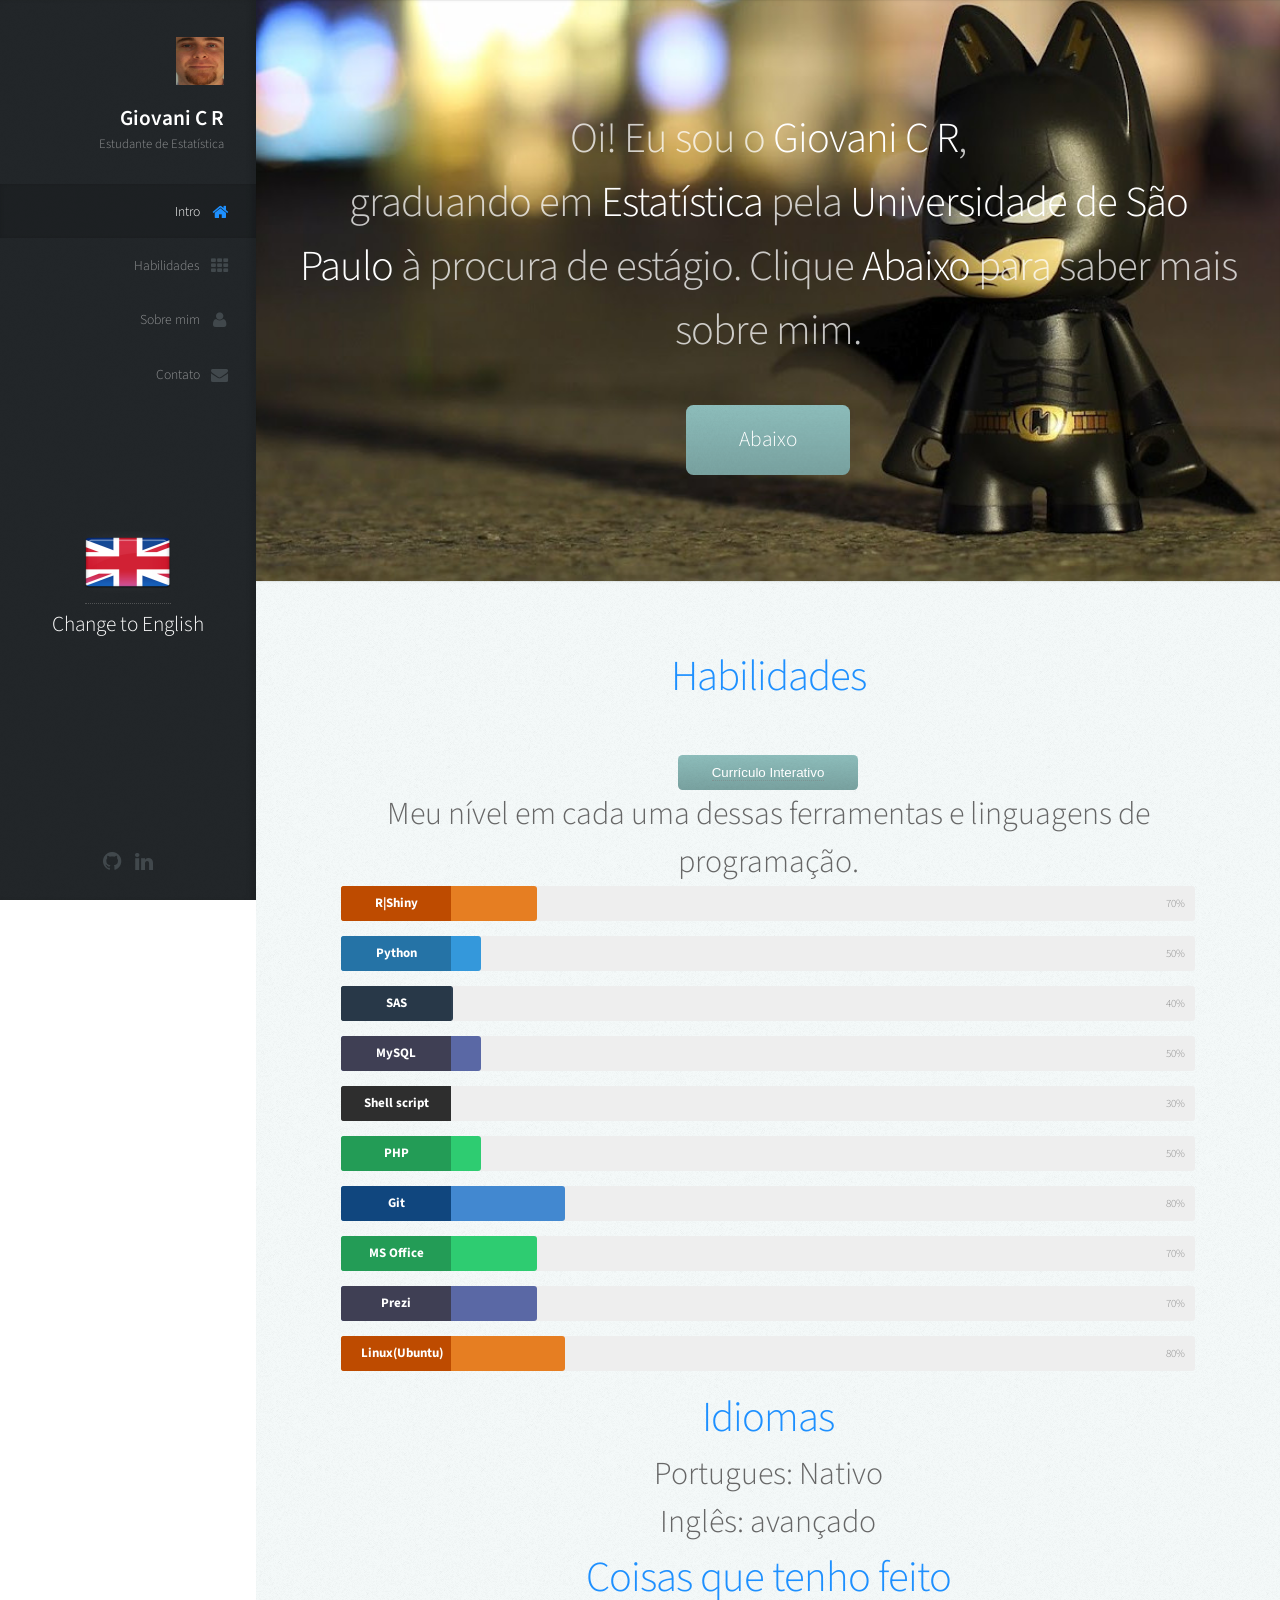
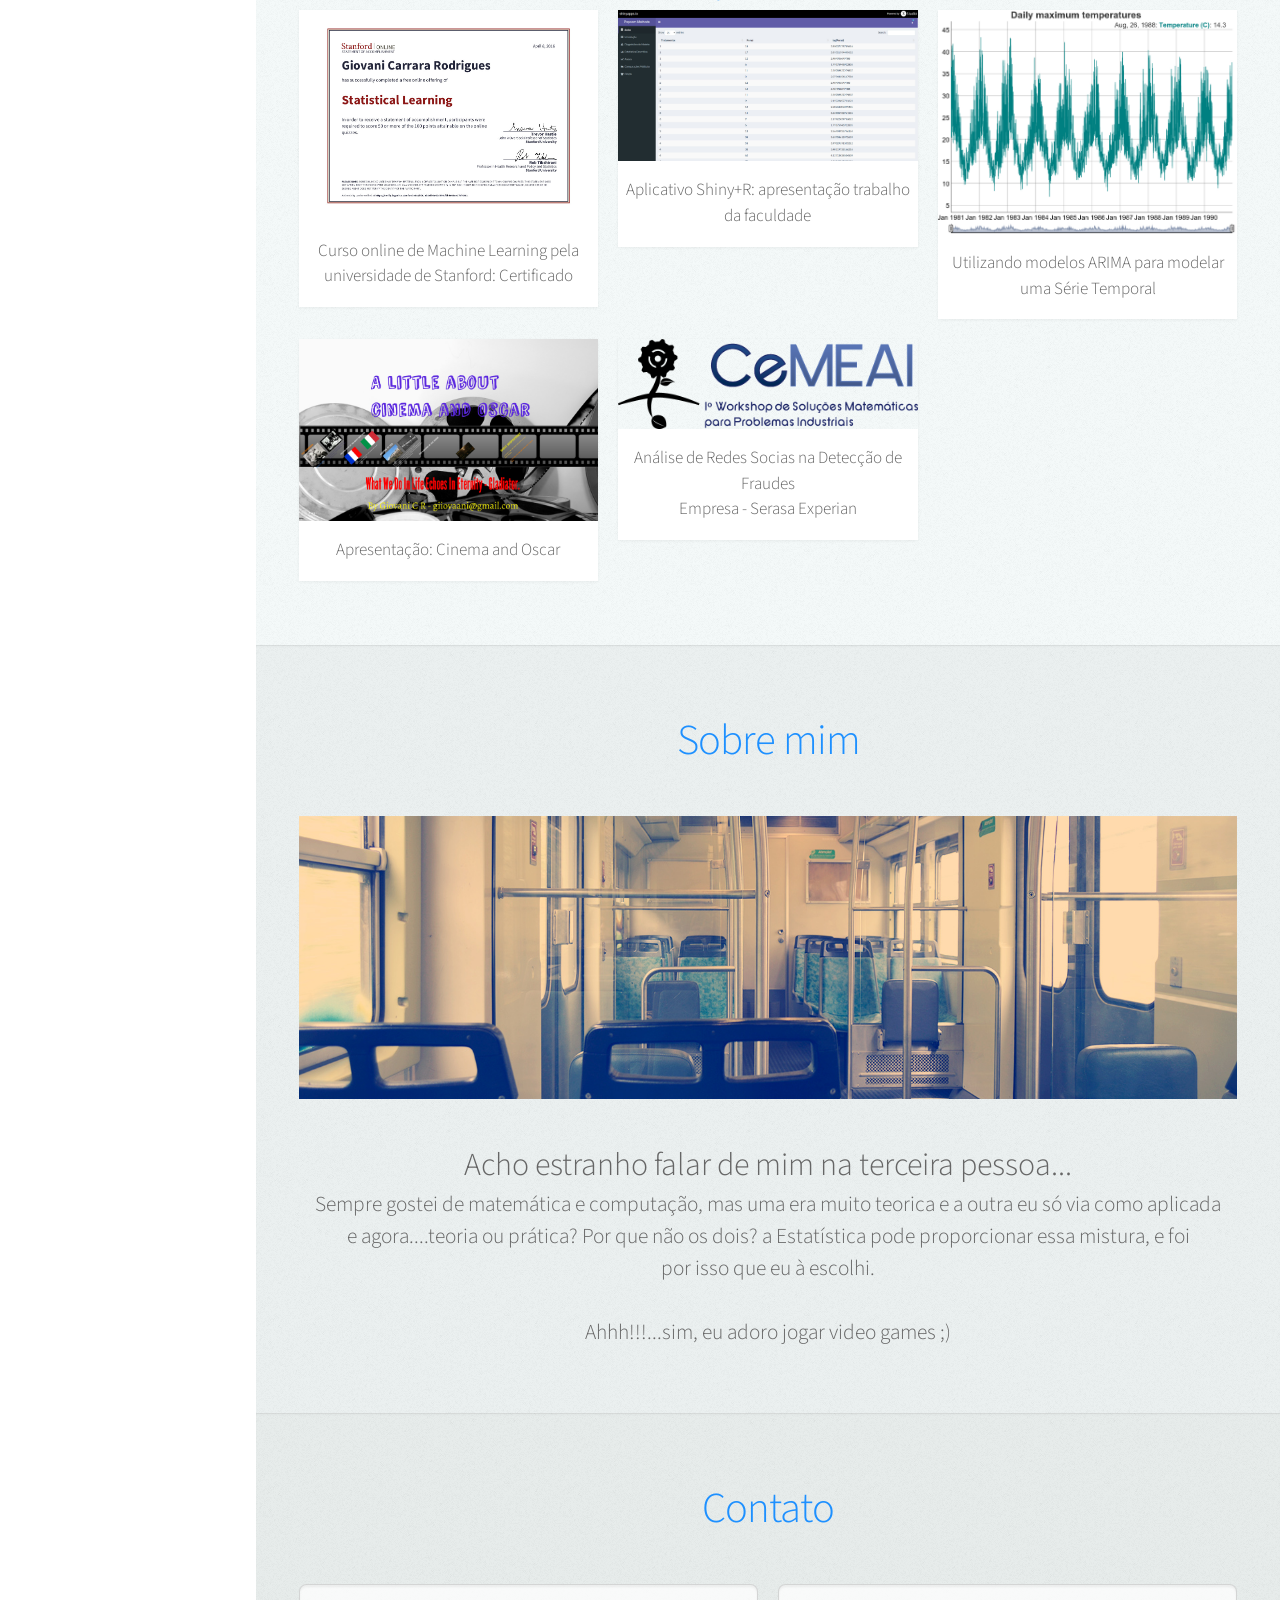
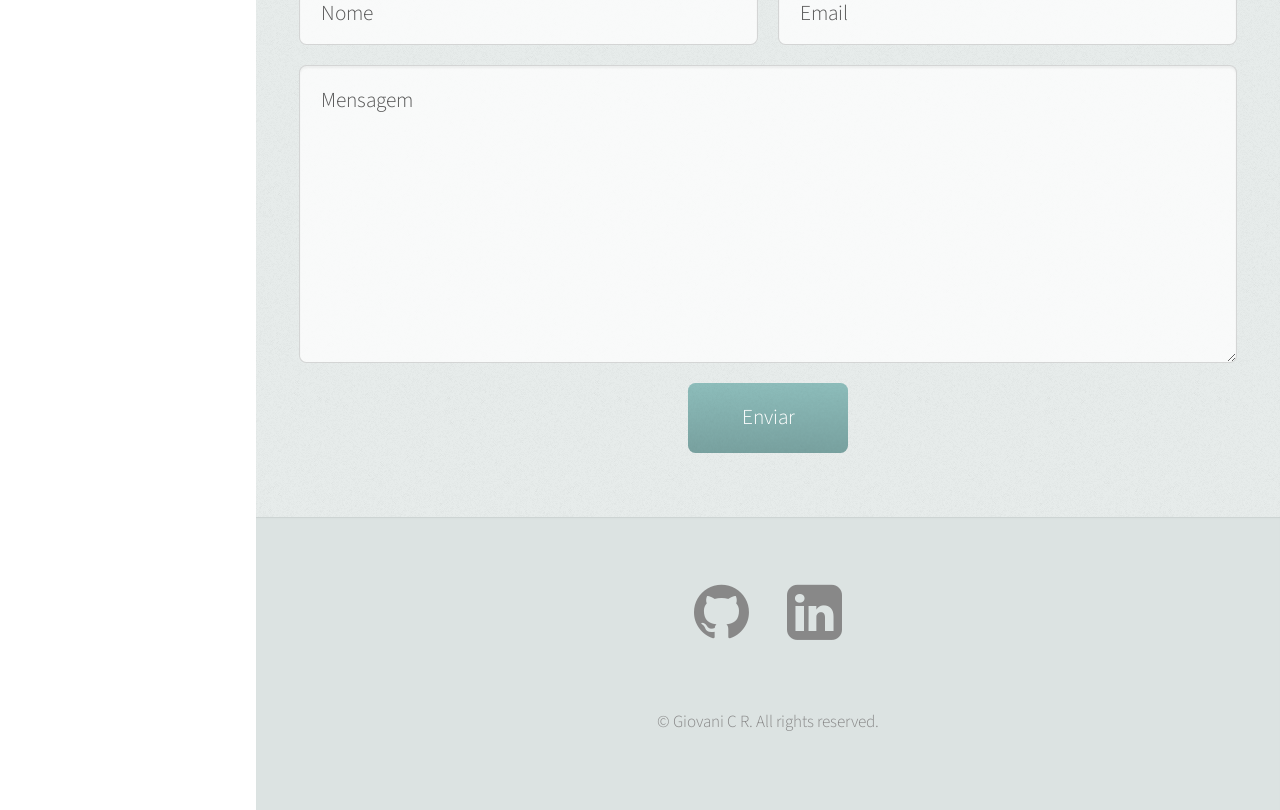
==== commit f5af674b: "add google analytics" ====
--- a/index.html
+++ b/index.html
@@ -330,6 +330,16 @@
 				});
 			});
 			</script>
+			<script>
+  				(function(i,s,o,g,r,a,m){i['GoogleAnalyticsObject']=r;i[r]=i[r]||function(){
+  				(i[r].q=i[r].q||[]).push(arguments)},i[r].l=1*new Date();a=s.createElement(o),
+  				m=s.getElementsByTagName(o)[0];a.async=1;a.src=g;m.parentNode.insertBefore(a,m)
+  				})(window,document,'script','https://www.google-analytics.com/analytics.js','ga');
+
+  				ga('create', 'UA-79199639-2', 'auto');
+  				ga('send', 'pageview');
+
+			</script>
 
 	</body>
 </html>
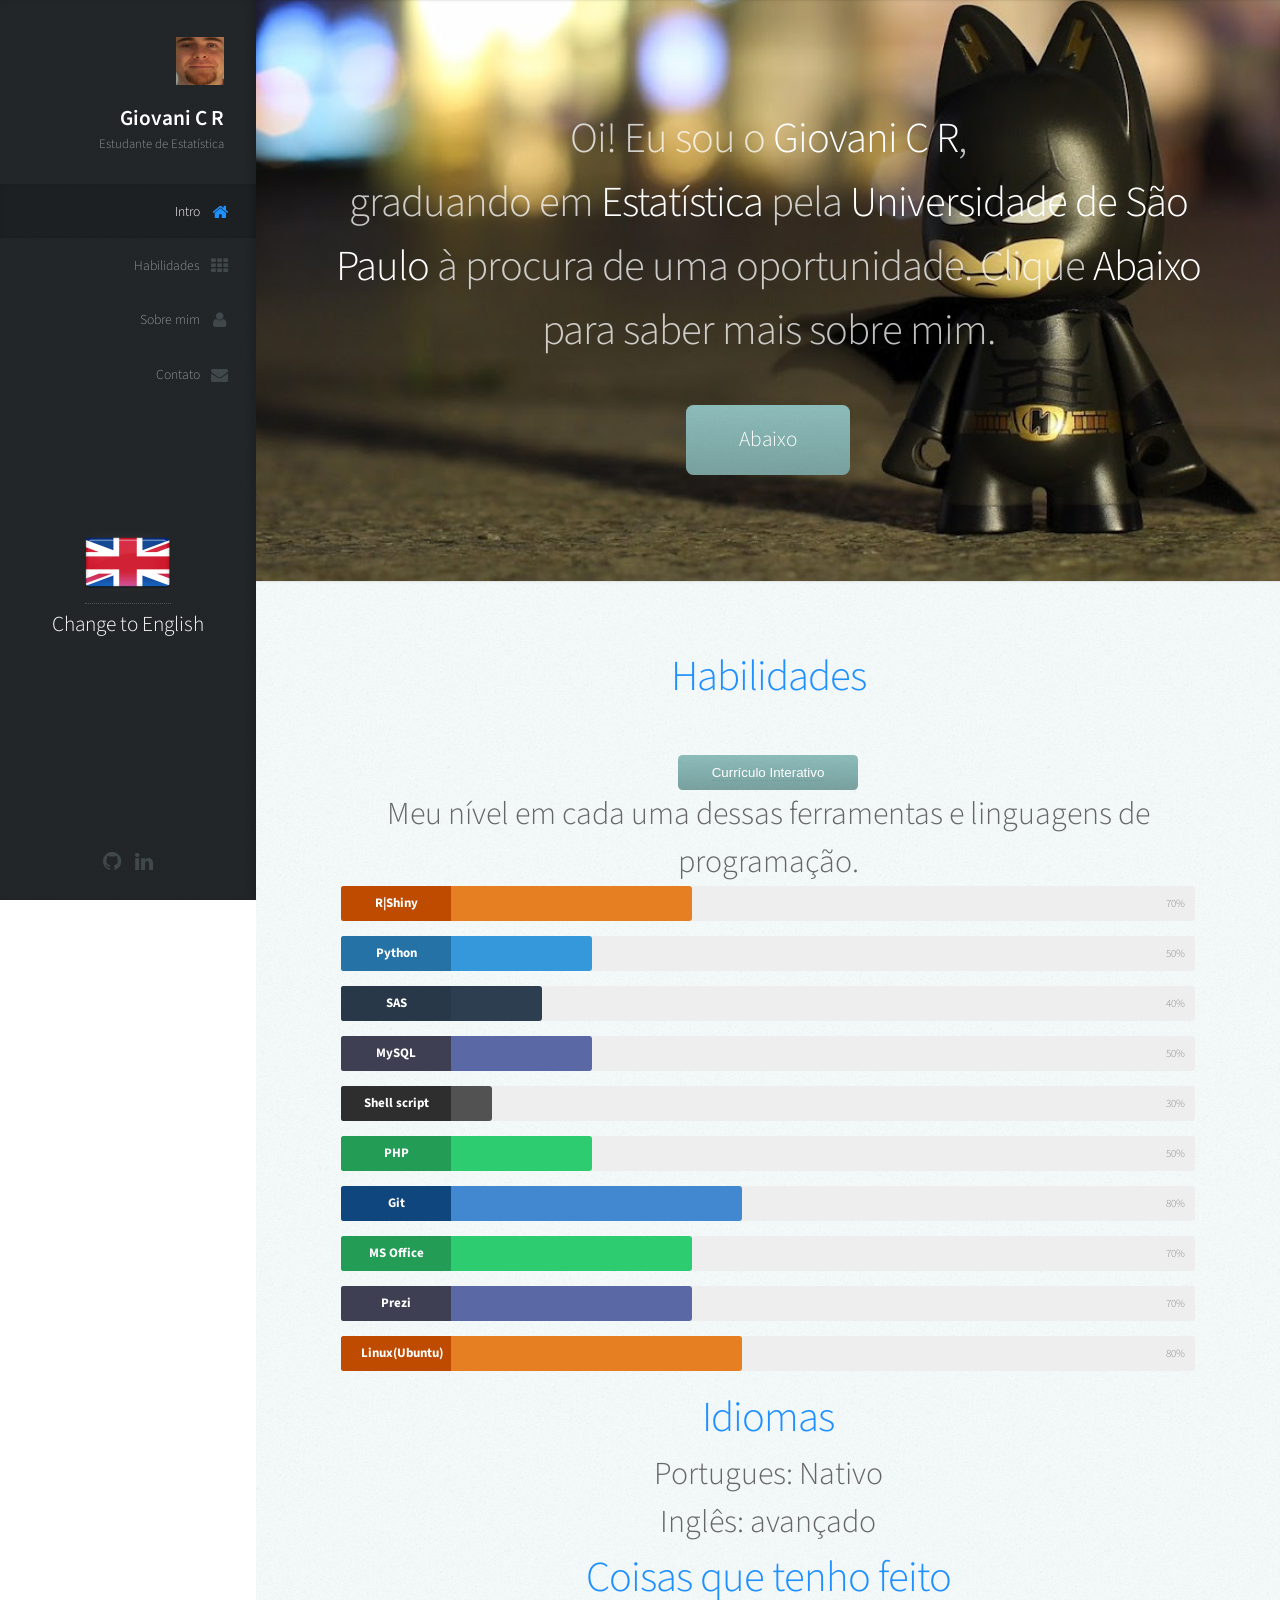
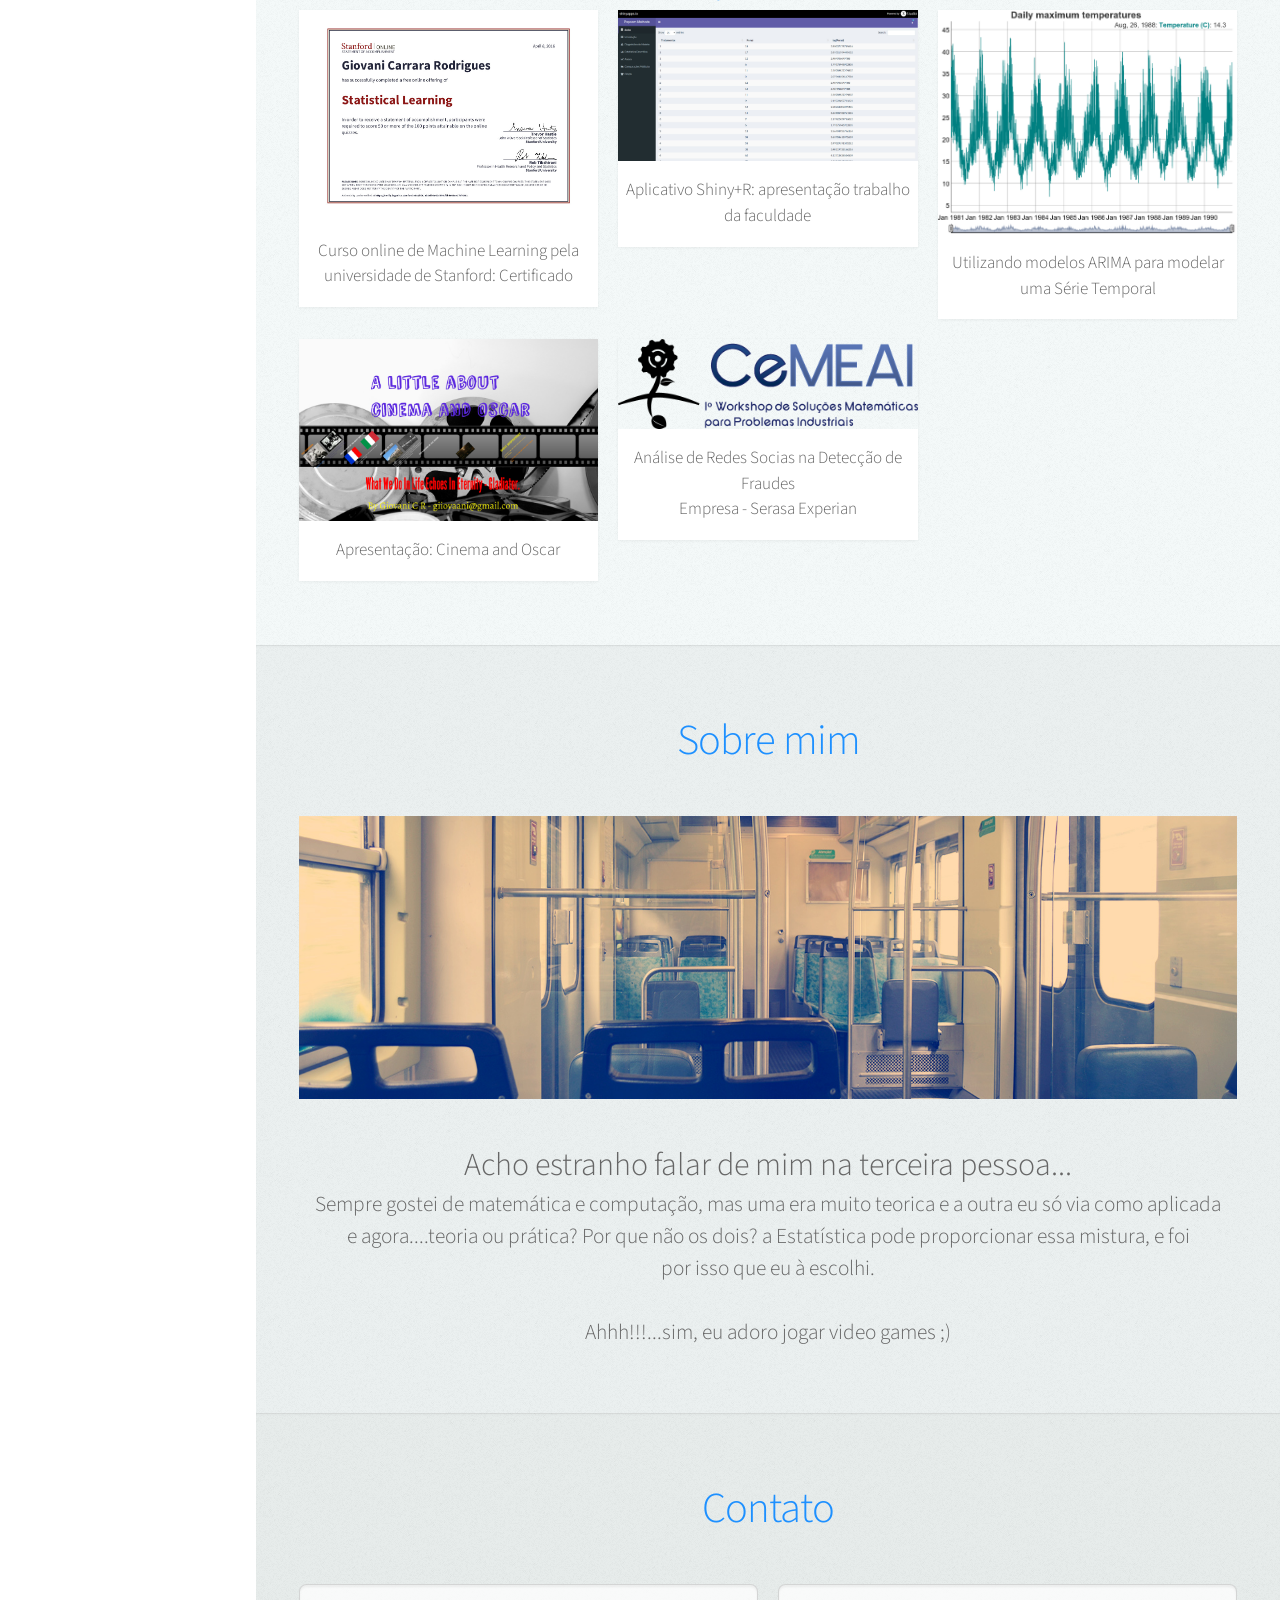
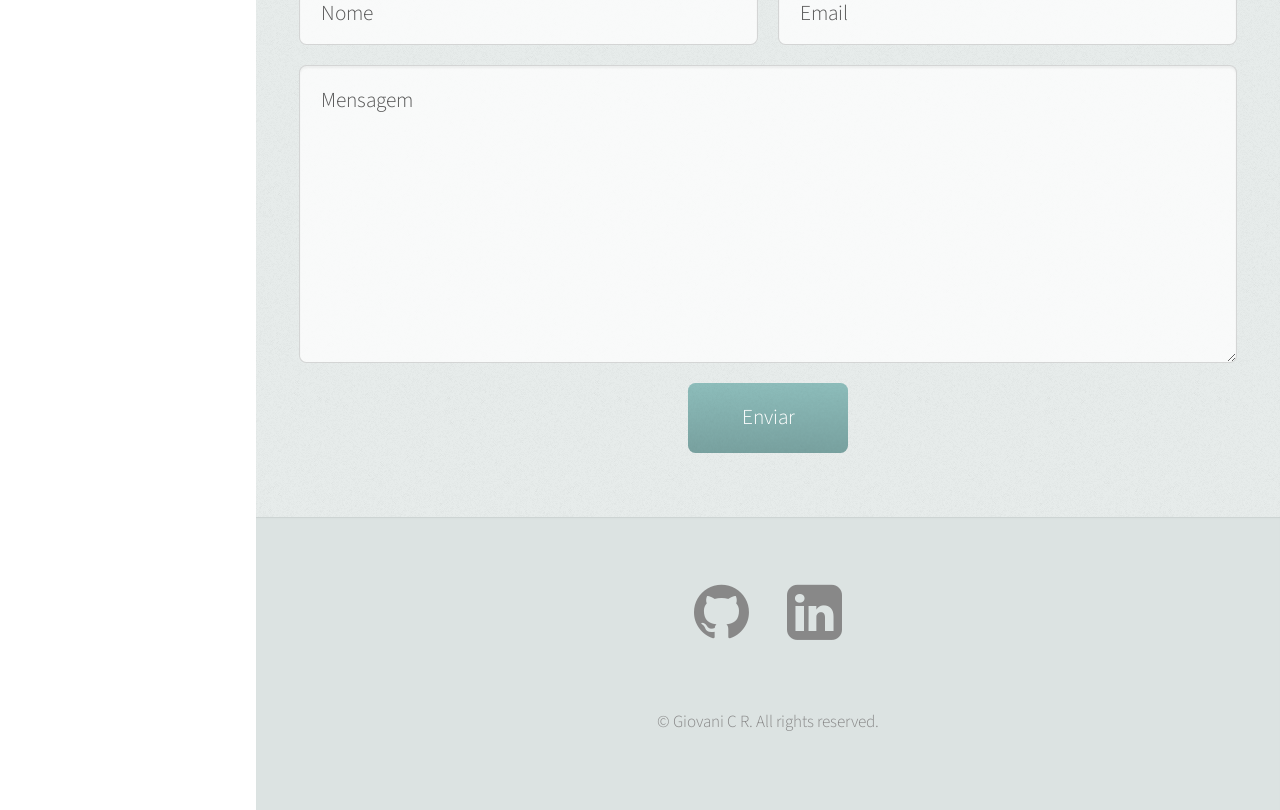
==== commit dd7cf82e: "change interniship to opportunity, just words" ====
--- a/index.html
+++ b/index.html
@@ -91,7 +91,7 @@
 							<header>
 								<h2 class="alt">Oi! Eu sou o <strong>Giovani C R</strong>,<br> graduando em
 									<strong>Estatística</strong> pela <strong>Universidade de São Paulo</strong>
-								 	à procura de estágio. Clique <strong>Abaixo</strong> para saber mais sobre mim.
+								 	à procura de uma oportunidade. Clique <strong>Abaixo</strong> para saber mais sobre mim.
 								</h2>
 								<p></p>
 							</header>
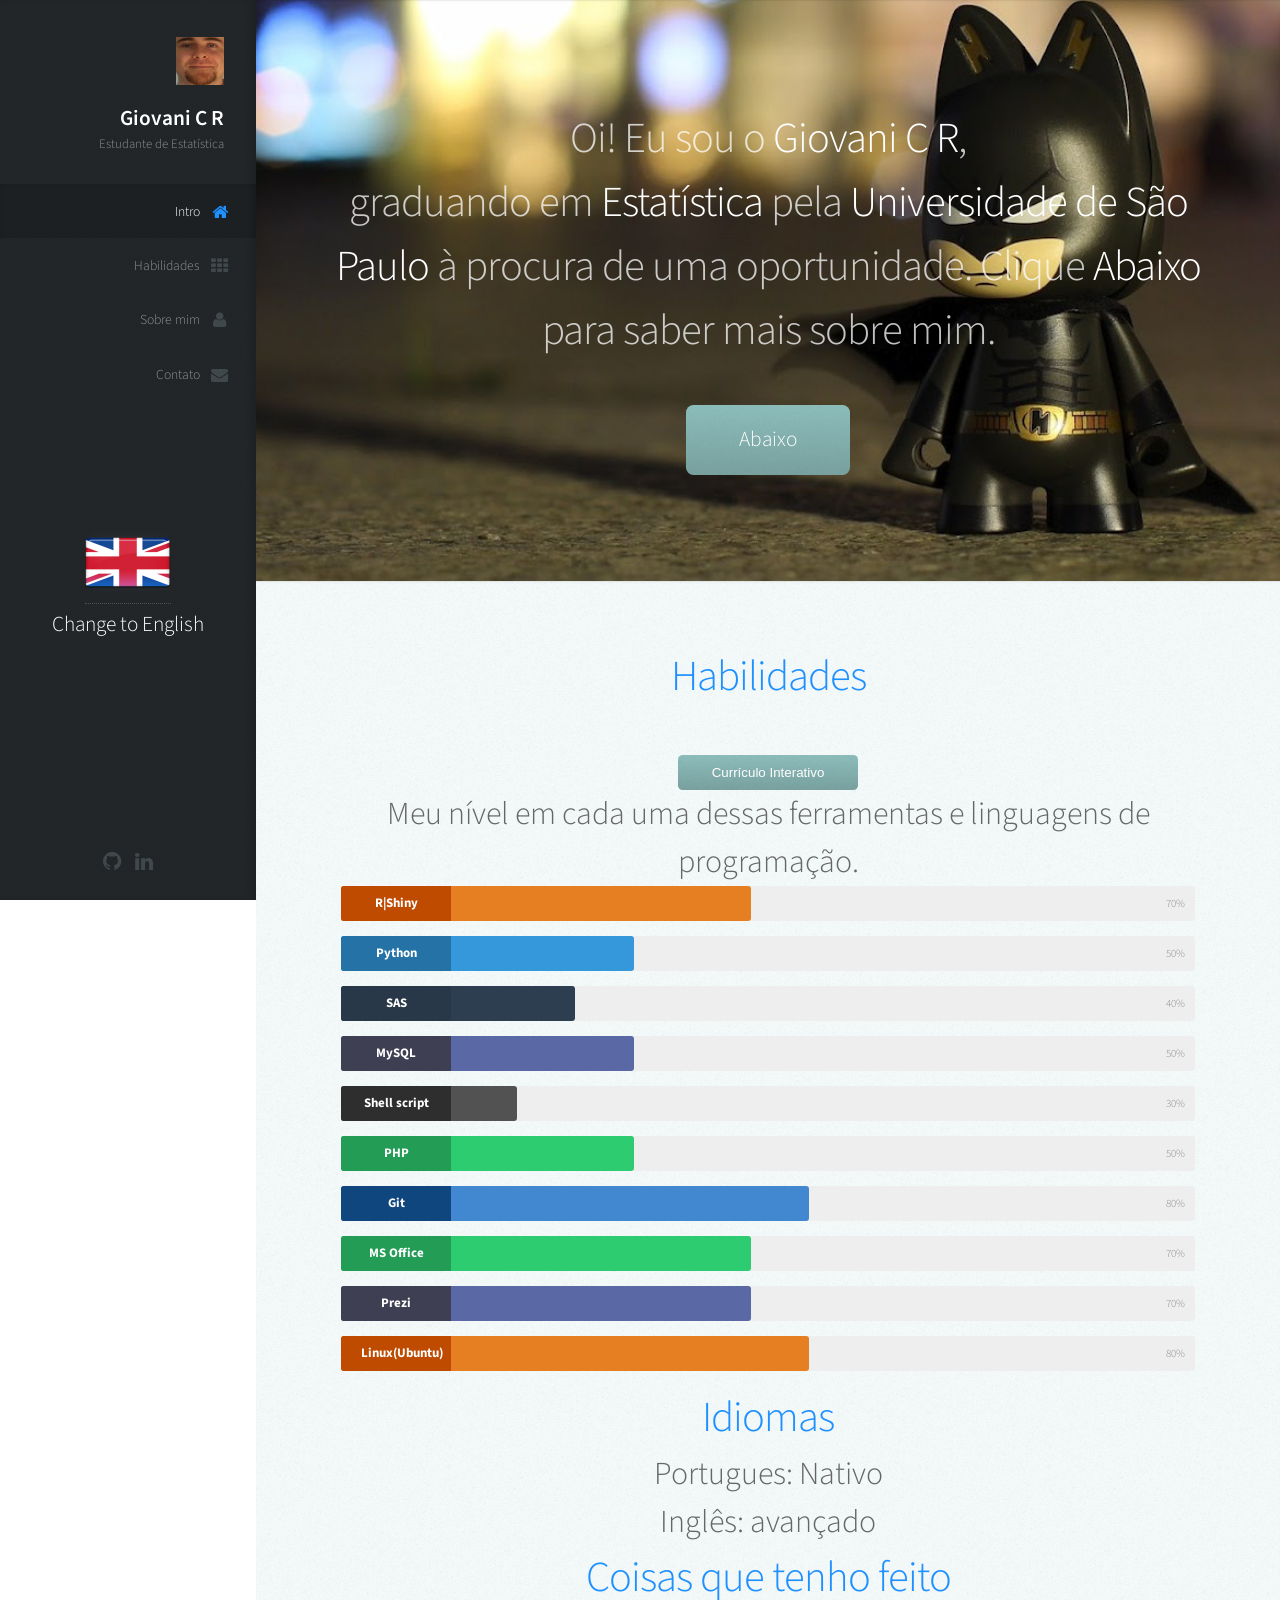
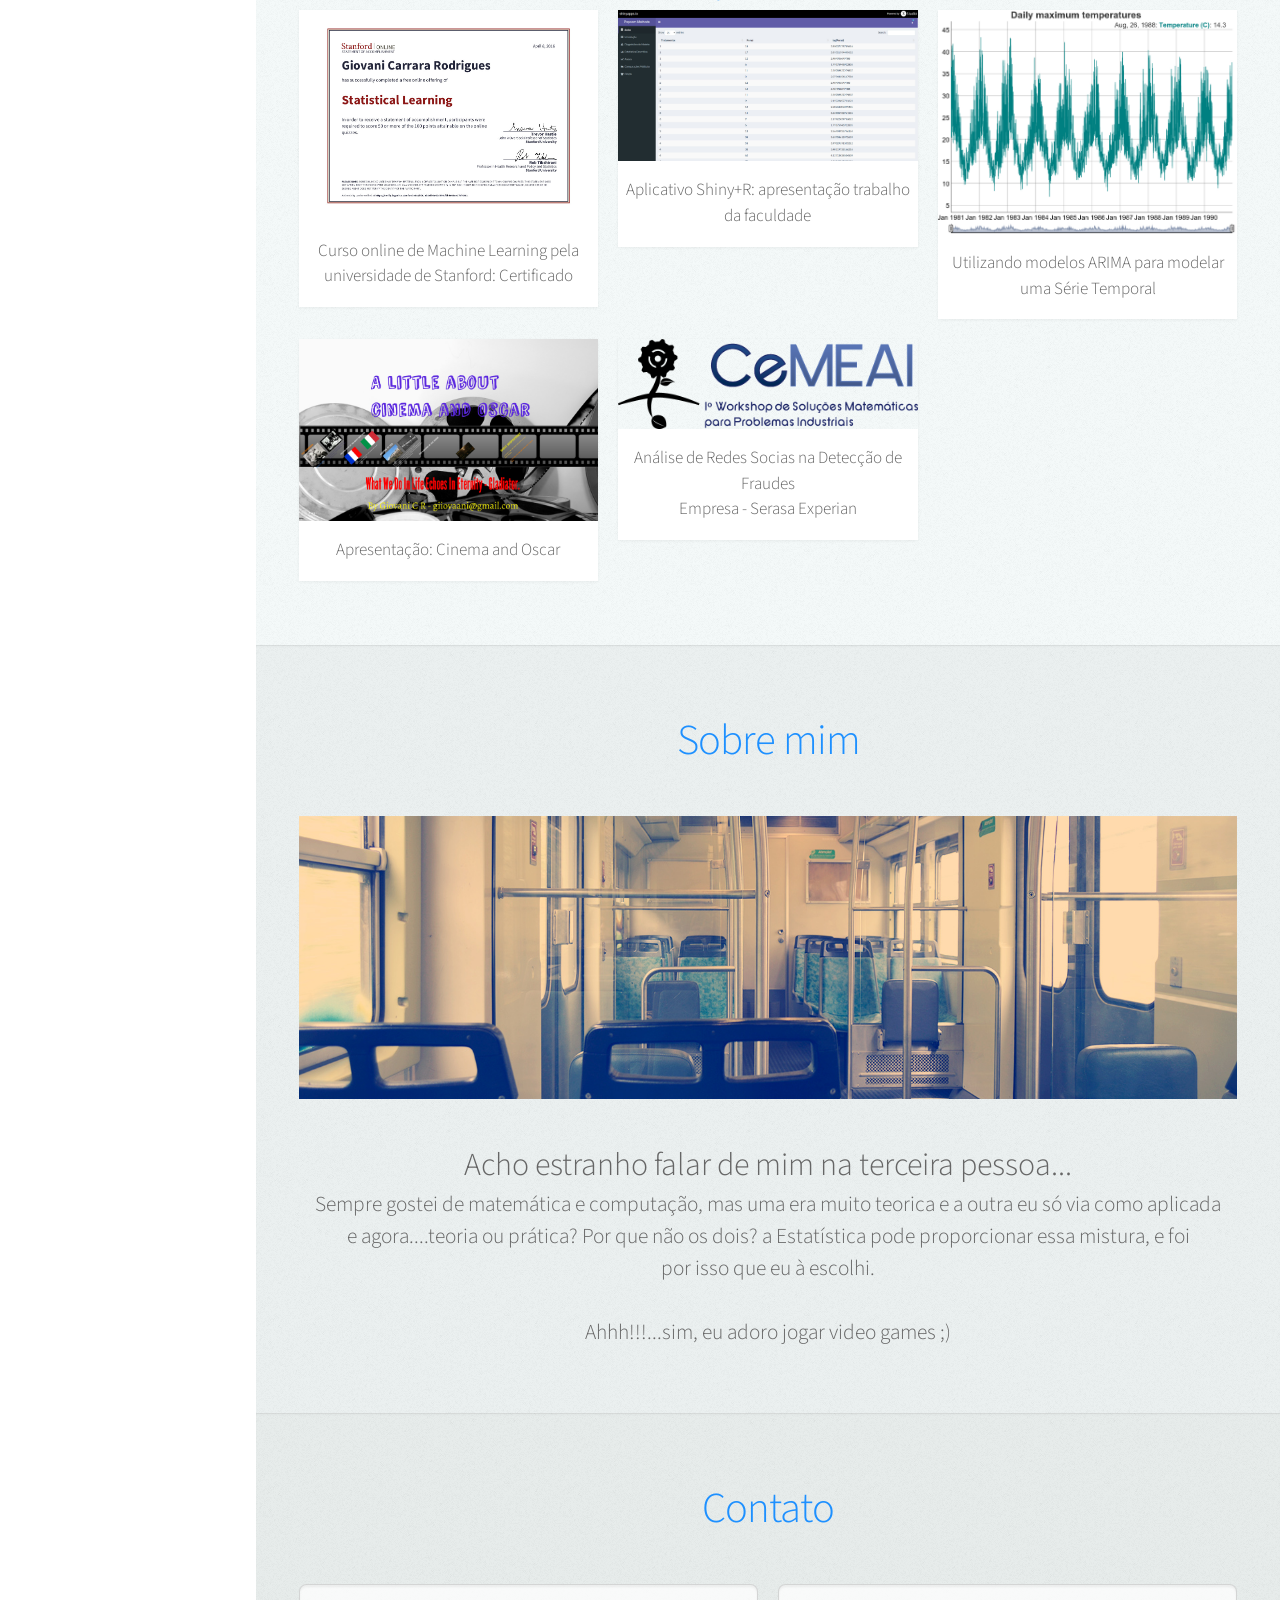
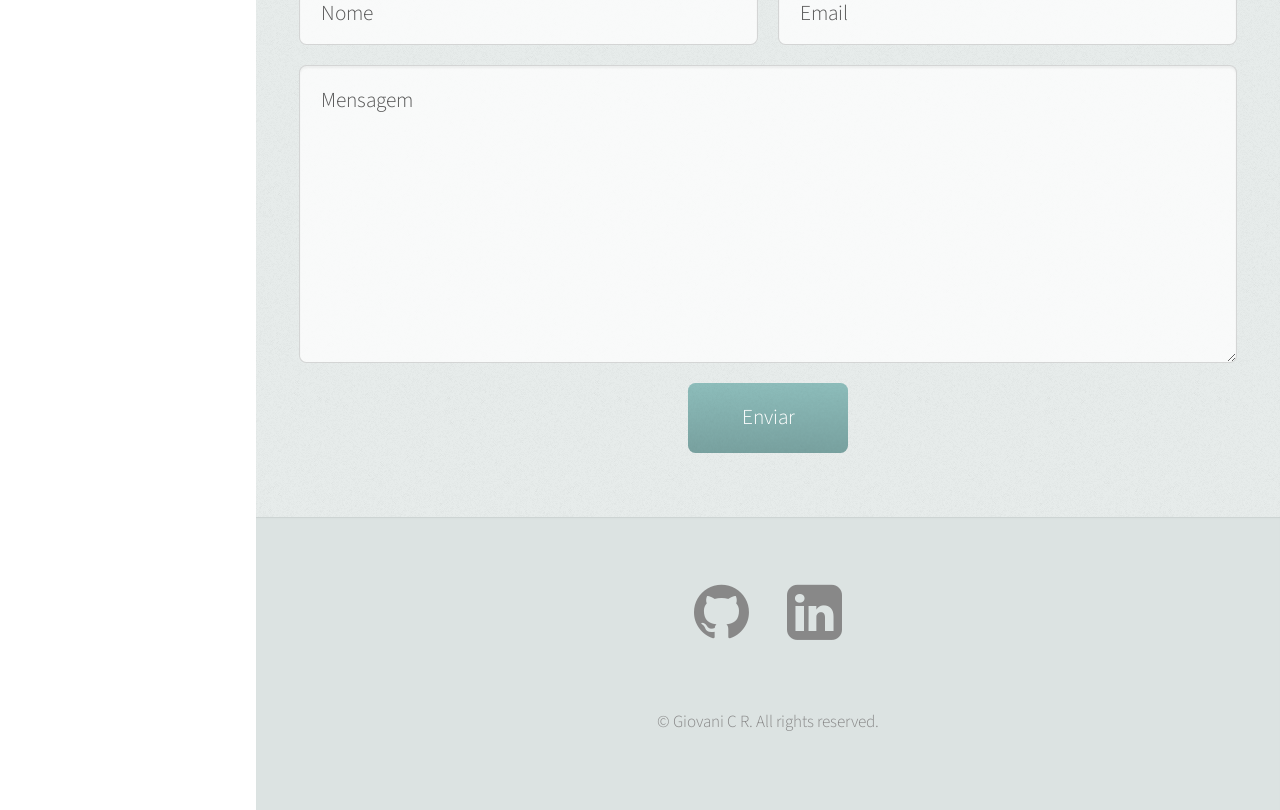
==== commit ff5ca5c5: "fix the <a> tab for interactive resume" ====
--- a/index.html
+++ b/index.html
@@ -111,7 +111,7 @@
 								<h2 style="color:#1E90FF">Habilidades</h2>
 							</header>
 
-							<button type="button" class="btn btn-primary-outline btn-lg"><a target="_blank" href="http://slardardetenis.github.io/iresume">Currículo Interativo</a></button>
+							<a target="_blank" href="http://slardardetenis.github.io/iresume"><button type="button" class="btn btn-primary-outline btn-lg">Currículo Interativo</button></a>
 
 
 							<h3>Meu nível em cada uma dessas ferramentas e linguagens de programação.</h3>
